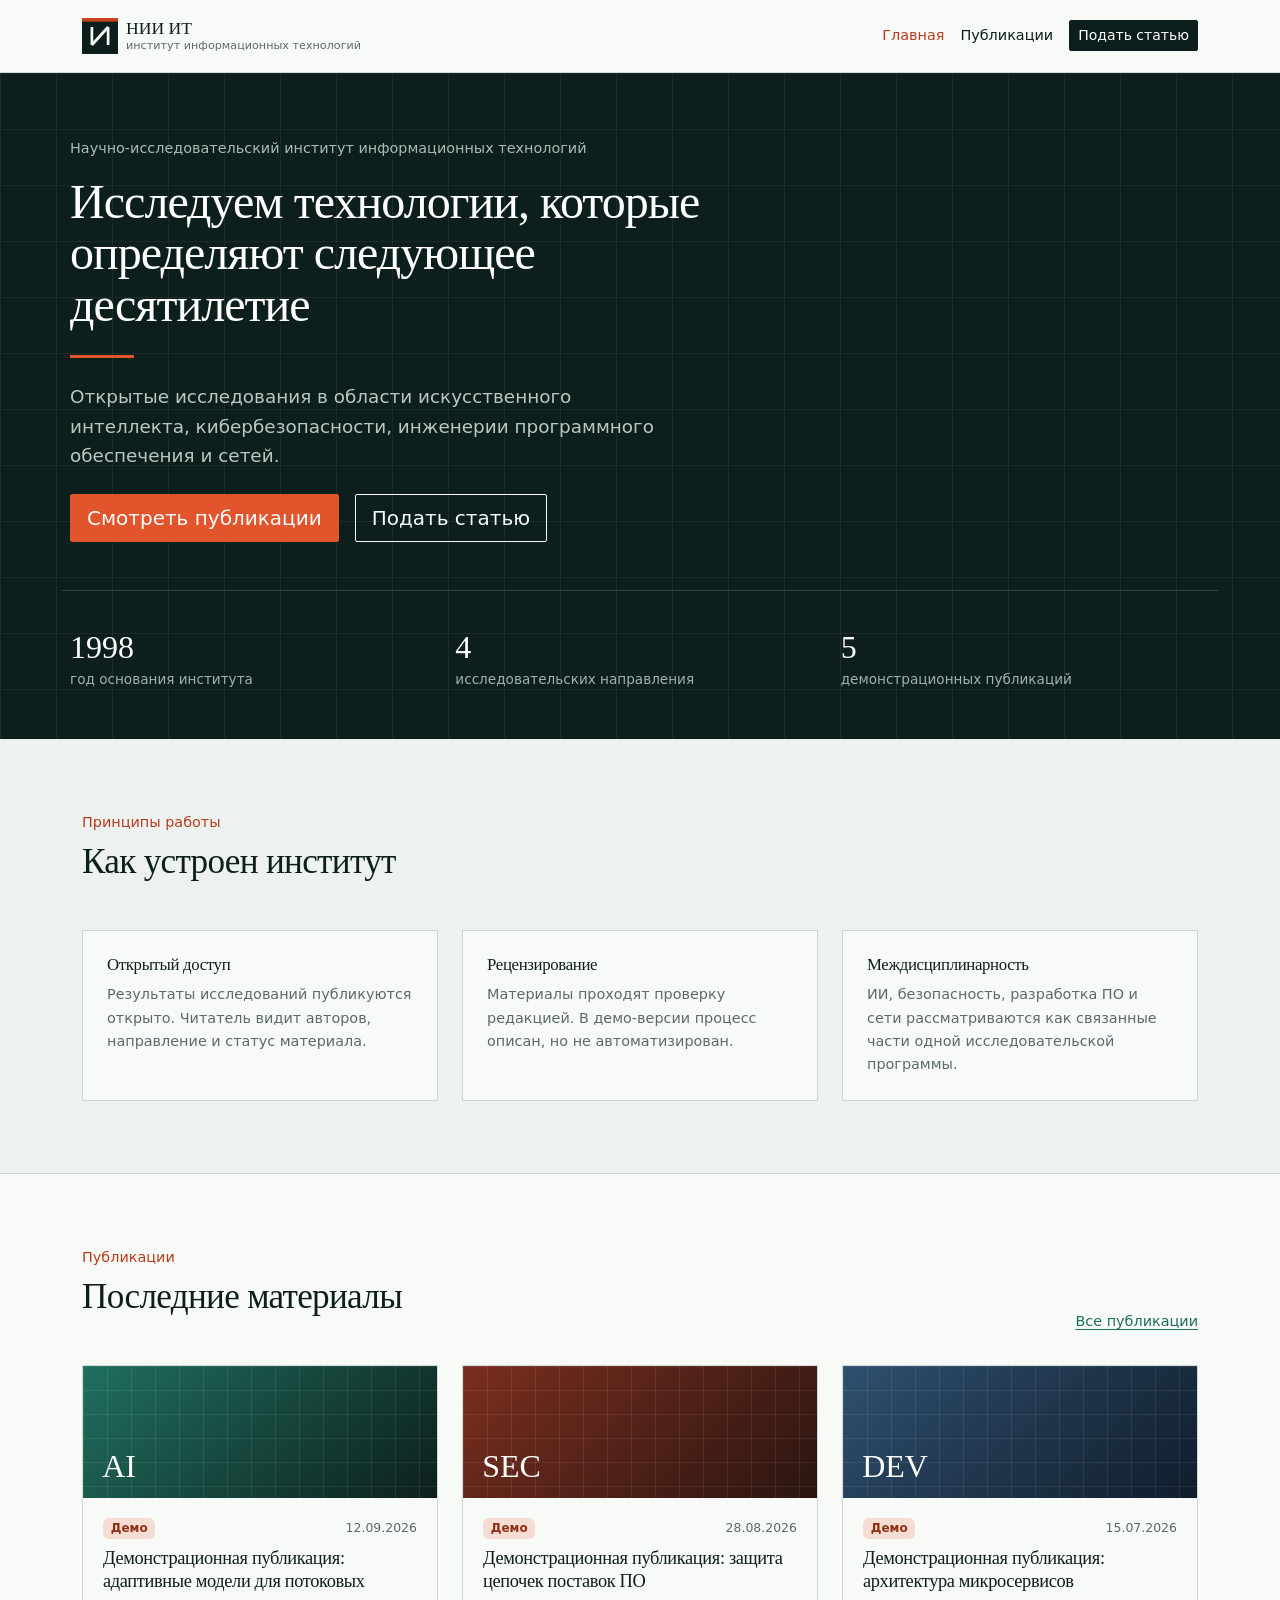
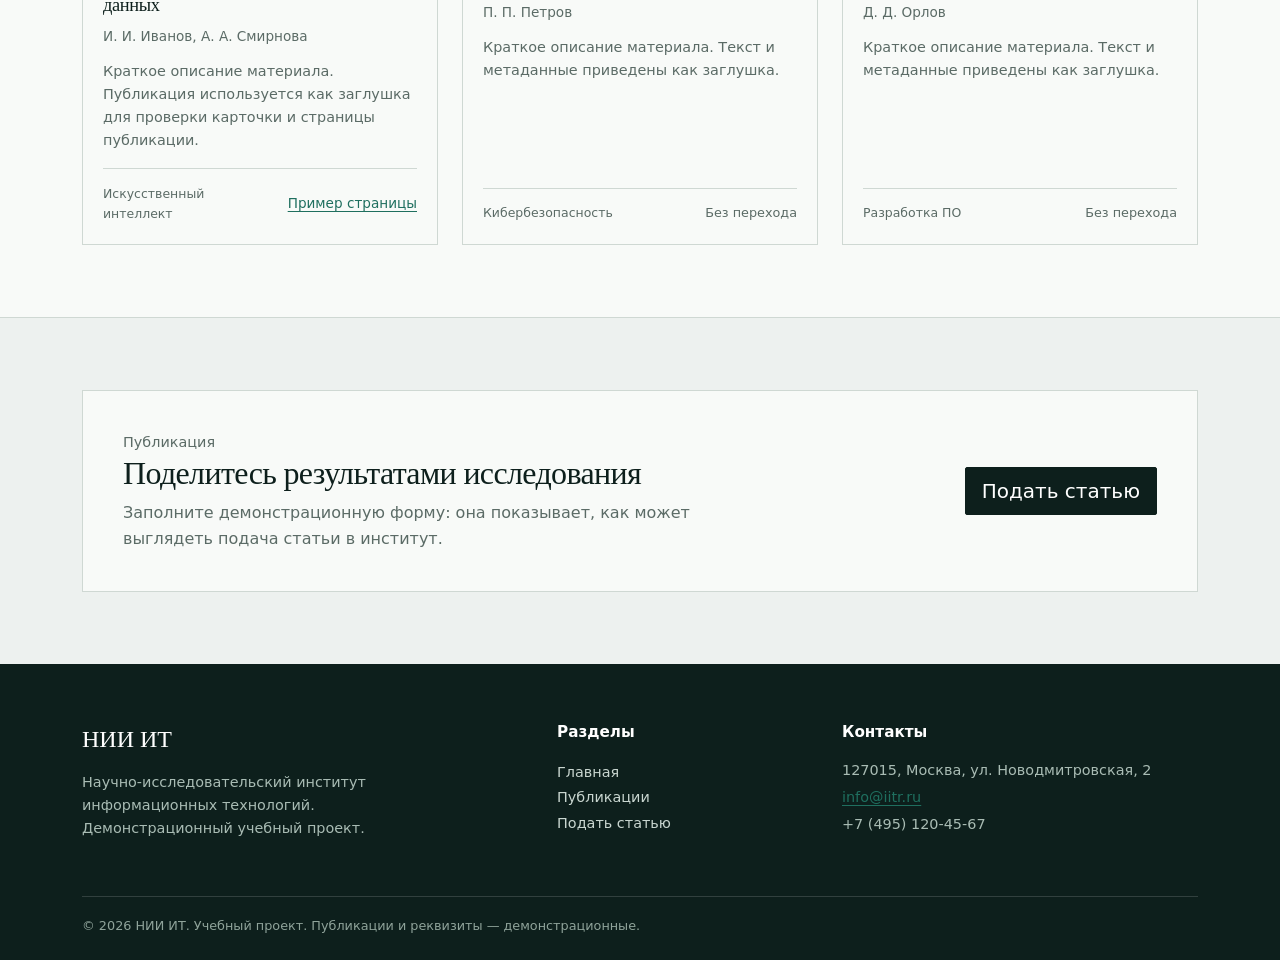
==== index.html @ 56158939 "Парочка исправленийЭ" ====
<!DOCTYPE html>
<html lang="ru">
<head>
  <meta charset="UTF-8">
  <meta name="viewport" content="width=device-width, initial-scale=1.0">
  <meta name="description" content="НИИ информационных технологий: открытые исследования в области ИИ, кибербезопасности, разработки ПО и сетей.">
  <title>НИИ ИТ — исследования в сфере информационных технологий</title>
  <link rel="icon" href="images/logo.svg" type="image/svg+xml">
  <link href="https://cdn.jsdelivr.net/npm/bootstrap@5.3.8/dist/css/bootstrap.min.css" rel="stylesheet">
  <link rel="stylesheet" href="css/custom.css">
</head>
<body>
  <header class="site-header sticky-top">
    <nav class="navbar navbar-expand-lg" aria-label="Основная навигация">
      <div class="container">
        <a class="navbar-brand d-flex align-items-center gap-2" href="index.html">
          <img src="images/logo.svg" alt="" width="36" height="36">
          <span>
            <span class="brand-name d-block">НИИ ИТ</span>
            <span class="brand-sub d-none d-sm-block">институт информационных технологий</span>
          </span>
        </a>
        <button class="navbar-toggler" type="button" data-bs-toggle="collapse" data-bs-target="#mainNav" aria-controls="mainNav" aria-expanded="false" aria-label="Открыть меню">
          <span class="navbar-toggler-icon"></span>
        </button>
        <div class="collapse navbar-collapse" id="mainNav">
          <ul class="navbar-nav ms-auto align-items-lg-center">
            <li class="nav-item"><a class="nav-link active" aria-current="page" href="index.html">Главная</a></li>
            <li class="nav-item"><a class="nav-link" href="catalog.html">Публикации</a></li>
            <li class="nav-item ms-lg-2"><a class="btn btn-primary btn-sm" href="order.html">Подать статью</a></li>
          </ul>
        </div>
      </div>
    </nav>
  </header>

  <main>
    <section class="hero">
      <div class="container-fluid">
        <div class="container hero-inner">
          <div class="row align-items-center g-5">
            <div class="col-12 col-lg-7">
              <p class="hero-kicker">Научно-исследовательский институт информационных технологий</p>
              <h1>Исследуем технологии, которые определяют следующее десятилетие</h1>
              <div class="hero-rule"></div>
              <p class="hero-lead">Открытые исследования в области искусственного интеллекта, кибербезопасности, инженерии программного обеспечения и сетей.</p>
              <div class="d-flex flex-wrap gap-3 mt-4">
                <a class="btn btn-accent btn-lg" href="catalog.html">Смотреть публикации</a>
                <a class="btn btn-outline-light btn-lg" href="order.html">Подать статью</a>
              </div>
            </div>
          </div>
          <div class="hero-stats row g-3">
            <div class="col-6 col-lg-4">
              <div class="stat-number">1998</div>
              <div class="stat-label">год основания института</div>
            </div>
            <div class="col-6 col-lg-4">
              <div class="stat-number">4</div>
              <div class="stat-label">исследовательских направления</div>
            </div>
            <div class="col-6 col-lg-4">
              <div class="stat-number">5</div>
              <div class="stat-label">демонстрационных публикаций</div>
            </div>
          </div>
        </div>
      </div>
    </section>

    <section class="section" aria-labelledby="principles-title">
      <div class="container">
        <div class="section-head">
          <div>
            <p class="section-label">Принципы работы</p>
            <h2 class="section-title" id="principles-title">Как устроен институт</h2>
          </div>
        </div>
        <div class="row g-4">
          <div class="col-12 col-md-4">
            <div class="direction-card">
              <h3>Открытый доступ</h3>
              <p>Результаты исследований публикуются открыто. Читатель видит авторов, направление и статус материала.</p>
            </div>
          </div>
          <div class="col-12 col-md-4">
            <div class="direction-card">
              <h3>Рецензирование</h3>
              <p>Материалы проходят проверку редакцией. В демо-версии процесс описан, но не автоматизирован.</p>
            </div>
          </div>
          <div class="col-12 col-md-4">
            <div class="direction-card">
              <h3>Междисциплинарность</h3>
              <p>ИИ, безопасность, разработка ПО и сети рассматриваются как связанные части одной исследовательской программы.</p>
            </div>
          </div>
        </div>
      </div>
    </section>

    <section class="section section-surface" aria-labelledby="latest-title">
      <div class="container">
        <div class="section-head">
          <div>
            <p class="section-label">Публикации</p>
            <h2 class="section-title" id="latest-title">Последние материалы</h2>
          </div>
          <a class="text-link" href="catalog.html">Все публикации</a>
        </div>
        <div class="row g-4">
          <div class="col-12 col-md-6 col-lg-4">
            <article class="pub-card">
              <div class="pub-cover pub-cover-ai"><span>AI</span></div>
              <div class="pub-body">
                <div class="d-flex justify-content-between align-items-start gap-2 mb-2">
                  <span class="badge badge-demo">Демо</span>
                  <span class="pub-date">12.09.2026</span>
                </div>
                <h3 class="pub-title">Демонстрационная публикация: адаптивные модели для потоковых данных</h3>
                <p class="pub-authors">И. И. Иванов, А. А. Смирнова</p>
                <p class="pub-text">Краткое описание материала. Публикация используется как заглушка для проверки карточки и страницы публикации.</p>
                <div class="pub-footer">
                  <span class="pub-topic">Искусственный интеллект</span>
                  <a class="pub-link" href="product.html">Пример страницы</a>
                </div>
              </div>
            </article>
          </div>
          <div class="col-12 col-md-6 col-lg-4">
            <article class="pub-card">
              <div class="pub-cover pub-cover-sec"><span>SEC</span></div>
              <div class="pub-body">
                <div class="d-flex justify-content-between align-items-start gap-2 mb-2">
                  <span class="badge badge-demo">Демо</span>
                  <span class="pub-date">28.08.2026</span>
                </div>
                <h3 class="pub-title">Демонстрационная публикация: защита цепочек поставок ПО</h3>
                <p class="pub-authors">П. П. Петров</p>
                <p class="pub-text">Краткое описание материала. Текст и метаданные приведены как заглушка.</p>
                <div class="pub-footer">
                  <span class="pub-topic">Кибербезопасность</span>
                  <span class="pub-note">Без перехода</span>
                </div>
              </div>
            </article>
          </div>
          <div class="col-12 col-md-6 col-lg-4">
            <article class="pub-card">
              <div class="pub-cover pub-cover-dev"><span>DEV</span></div>
              <div class="pub-body">
                <div class="d-flex justify-content-between align-items-start gap-2 mb-2">
                  <span class="badge badge-demo">Демо</span>
                  <span class="pub-date">15.07.2026</span>
                </div>
                <h3 class="pub-title">Демонстрационная публикация: архитектура микросервисов</h3>
                <p class="pub-authors">Д. Д. Орлов</p>
                <p class="pub-text">Краткое описание материала. Текст и метаданные приведены как заглушка.</p>
                <div class="pub-footer">
                  <span class="pub-topic">Разработка ПО</span>
                  <span class="pub-note">Без перехода</span>
                </div>
              </div>
            </article>
          </div>
        </div>
      </div>
    </section>

    <section class="section">
      <div class="container">
        <div class="cta-band">
          <div>
            <p class="section-label">Публикация</p>
            <h2>Поделитесь результатами исследования</h2>
            <p>Заполните демонстрационную форму: она показывает, как может выглядеть подача статьи в институт.</p>
          </div>
          <a class="btn btn-primary btn-lg" href="order.html">Подать статью</a>
        </div>
      </div>
    </section>
  </main>

  <footer class="site-footer">
    <div class="container">
      <div class="row g-4">
        <div class="col-12 col-lg-5">
          <div class="footer-brand">НИИ ИТ</div>
          <p class="footer-text">Научно-исследовательский институт информационных технологий. Демонстрационный учебный проект.</p>
        </div>
        <div class="col-6 col-lg-3">
          <div class="footer-title">Разделы</div>
          <ul class="list-unstyled footer-links">
            <li><a href="index.html">Главная</a></li>
            <li><a href="catalog.html">Публикации</a></li>
            <li><a href="order.html">Подать статью</a></li>
          </ul>
        </div>
        <div class="col-6 col-lg-4">
          <div class="footer-title">Контакты</div>
          <p class="footer-text mb-1">127015, Москва, ул. Новодмитровская, 2</p>
          <p class="footer-text mb-1"><a href="mailto:info@iitr.ru">info@iitr.ru</a></p>
          <p class="footer-text mb-0">+7 (495) 120-45-67</p>
        </div>
      </div>
      <div class="footer-bottom">© 2026 НИИ ИТ. Учебный проект. Публикации и реквизиты — демонстрационные.</div>
    </div>
  </footer>

  <script src="https://cdn.jsdelivr.net/npm/bootstrap@5.3.8/dist/js/bootstrap.bundle.min.js"></script>
</body>
</html>
---- css/custom.css ----
:root {
  --paper: #edf1ef;
  --surface: #f8faf8;
  --ink: #0d1f1c;
  --muted: #5b6b66;
  --accent: #e2542c;
  --accent-dark: #b83c1b;
  --teal: #1f6f5f;
  --line: #cfd8d3;
  --serif: Georgia, "Times New Roman", serif;
  --sans: "Segoe UI", system-ui, -apple-system, sans-serif;
}

html {
  scroll-behavior: smooth;
}

body {
  background: var(--paper);
  color: var(--ink);
  font-family: var(--sans);
  line-height: 1.6;
}

h1,
h2,
h3,
.display-title {
  font-family: var(--serif);
  font-weight: 400;
  letter-spacing: -0.02em;
}

a {
  color: var(--teal);
  text-underline-offset: 3px;
}

a:hover {
  color: var(--accent-dark);
}

:focus-visible {
  outline: 3px solid var(--accent);
  outline-offset: 3px;
}

[hidden] {
  display: none !important;
}

.btn {
  border-radius: 2px;
}

.btn-primary {
  --bs-btn-bg: var(--ink);
  --bs-btn-border-color: var(--ink);
  --bs-btn-hover-bg: var(--accent-dark);
  --bs-btn-hover-border-color: var(--accent-dark);
  --bs-btn-active-bg: var(--accent-dark);
  --bs-btn-active-border-color: var(--accent-dark);
  --bs-btn-focus-shadow-rgb: 226, 84, 44;
}

.btn-outline-primary {
  --bs-btn-color: var(--ink);
  --bs-btn-border-color: var(--ink);
  --bs-btn-hover-bg: var(--ink);
  --bs-btn-hover-border-color: var(--ink);
  --bs-btn-active-bg: var(--ink);
  --bs-btn-active-border-color: var(--ink);
  --bs-btn-focus-shadow-rgb: 13, 31, 28;
}

.btn-accent {
  background: var(--accent);
  border: 1px solid var(--accent);
  color: #fff;
}

.btn-accent:hover,
.btn-accent:focus {
  background: var(--accent-dark);
  border-color: var(--accent-dark);
  color: #fff;
}

.site-header {
  background: rgba(248, 250, 248, 0.97);
  border-bottom: 1px solid var(--line);
}

.navbar {
  padding-top: 0.8rem;
  padding-bottom: 0.8rem;
}

.navbar-brand {
  color: var(--ink);
}

.brand-name {
  font-family: var(--serif);
  font-size: 1.1rem;
  line-height: 1.1;
}

.brand-sub {
  color: var(--muted);
  font-size: 0.7rem;
  line-height: 1.2;
}

.navbar .nav-link {
  color: var(--ink);
  font-size: 0.9rem;
  padding: 0.5rem 0.7rem;
}

.navbar .nav-link:hover,
.navbar .nav-link.active {
  color: var(--accent-dark);
}

.navbar-toggler {
  border-color: var(--line);
}

.navbar-toggler:focus {
  box-shadow: none;
}

.hero {
  background: var(--ink);
  color: #f2f6f3;
  overflow: hidden;
  position: relative;
}

.hero::before {
  background-image:
    linear-gradient(rgba(255, 255, 255, 0.055) 1px, transparent 1px),
    linear-gradient(90deg, rgba(255, 255, 255, 0.055) 1px, transparent 1px);
  background-size: 56px 56px;
  content: "";
  inset: 0;
  pointer-events: none;
  position: absolute;
}

.hero-inner {
  padding: 4rem 0 3rem;
  position: relative;
}

.hero-kicker {
  color: #a9bcb4;
  font-size: 0.9rem;
  margin-bottom: 1rem;
}

.hero h1 {
  color: #fff;
  font-size: 3rem;
  line-height: 1.08;
  margin-bottom: 1.5rem;
}

.hero-lead {
  color: #b9c9c1;
  font-size: 1.15rem;
  max-width: 52ch;
}

.hero-rule {
  background: var(--accent);
  height: 3px;
  margin: 1.5rem 0;
  width: 64px;
}

.hero-stats {
  border-top: 1px solid rgba(255, 255, 255, 0.16);
  margin-top: 3rem;
  padding-top: 1.5rem;
}

.stat-number {
  color: #fff;
  font-family: var(--serif);
  font-size: 2rem;
  line-height: 1;
}

.stat-label {
  color: #9fb3ab;
  font-size: 0.85rem;
  margin-top: 0.35rem;
}

.section {
  padding: 4.5rem 0;
}

section[id],
h2[id] {
  scroll-margin-top: 96px;
}

.section-surface {
  background: var(--surface);
  border-bottom: 1px solid var(--line);
  border-top: 1px solid var(--line);
}

.section-label {
  color: var(--accent-dark);
  font-size: 0.9rem;
  margin-bottom: 0.5rem;
}

.section-title {
  font-size: 2.2rem;
  line-height: 1.15;
  margin-bottom: 1rem;
}

.section-head {
  align-items: end;
  display: flex;
  gap: 1.5rem;
  justify-content: space-between;
  margin-bottom: 2rem;
}

.text-link {
  font-size: 0.9rem;
  white-space: nowrap;
}

.direction-card {
  background: var(--surface);
  border: 1px solid var(--line);
  height: 100%;
  padding: 1.5rem;
  transition: border-color 0.15s ease;
}

.direction-card:hover {
  border-color: var(--accent);
}

.direction-code {
  color: var(--teal);
  font-family: var(--serif);
  font-size: 1.7rem;
  line-height: 1;
  margin-bottom: 1rem;
}

.direction-card h3 {
  font-size: 1.05rem;
  margin-bottom: 0.5rem;
}

.direction-card p {
  color: var(--muted);
  font-size: 0.9rem;
  margin-bottom: 0;
}

.pub-card {
  background: var(--surface);
  border: 1px solid var(--line);
  display: flex;
  flex-direction: column;
  height: 100%;
  transition: border-color 0.15s ease;
}

.pub-card:hover {
  border-color: var(--accent);
}

.pub-cover {
  align-items: flex-end;
  display: flex;
  height: 132px;
  overflow: hidden;
  padding: 1rem 1.2rem;
  position: relative;
}

.pub-cover::after {
  background-image:
    linear-gradient(rgba(255, 255, 255, 0.08) 1px, transparent 1px),
    linear-gradient(90deg, rgba(255, 255, 255, 0.08) 1px, transparent 1px);
  background-size: 24px 24px;
  content: "";
  inset: 0;
  position: absolute;
}

.pub-cover span {
  color: #fff;
  font-family: var(--serif);
  font-size: 2rem;
  line-height: 1;
  position: relative;
  z-index: 1;
}

.pub-cover-ai {
  background: linear-gradient(135deg, #1f6f5f, #0d1f1c);
}

.pub-cover-sec {
  background: linear-gradient(135deg, #7a2e1f, #2a1510);
}

.pub-cover-dev {
  background: linear-gradient(135deg, #2f4f6f, #101d2b);
}

.pub-cover-net {
  background: linear-gradient(135deg, #6b5a1f, #241f0d);
}

.pub-body {
  display: flex;
  flex: 1;
  flex-direction: column;
  padding: 1.25rem;
}

.pub-title {
  font-size: 1.15rem;
  line-height: 1.3;
  margin-bottom: 0.5rem;
}

.pub-authors {
  color: var(--muted);
  font-size: 0.85rem;
  margin-bottom: 0.75rem;
}

.pub-text {
  color: var(--muted);
  font-size: 0.9rem;
  margin-bottom: 1rem;
}

.pub-footer {
  align-items: center;
  border-top: 1px solid var(--line);
  display: flex;
  gap: 0.75rem;
  justify-content: space-between;
  margin-top: auto;
  padding-top: 0.9rem;
}

.pub-topic {
  color: var(--muted);
  font-size: 0.78rem;
}

.pub-date {
  color: var(--muted);
  font-size: 0.78rem;
  white-space: nowrap;
}

.pub-link {
  font-size: 0.85rem;
  white-space: nowrap;
}

.pub-note {
  color: var(--muted);
  font-size: 0.8rem;
}

.badge-demo {
  background: #f6ddd4;
  color: #8f2f13;
  font-weight: 600;
}

.badge-topic {
  background: #e3ebe6;
  color: #1f5c57;
  font-weight: 500;
}

.cta-band {
  align-items: center;
  background: var(--surface);
  border: 1px solid var(--line);
  display: flex;
  gap: 2rem;
  justify-content: space-between;
  padding: 2.5rem;
}

.cta-band h2 {
  font-size: 2rem;
  margin-bottom: 0.5rem;
}

.cta-band p {
  color: var(--muted);
  margin-bottom: 0;
  max-width: 60ch;
}

.side-card {
  background: var(--surface);
  border: 1px solid var(--line);
}

.side-card .card-header {
  background: #e3ebe6;
  border-bottom: 1px solid var(--line);
  font-family: var(--serif);
  font-size: 1.1rem;
}

.accordion-item {
  background: var(--surface);
  border-color: var(--line);
}

.accordion-button {
  background: var(--surface);
  color: var(--ink);
  font-weight: 600;
}

.accordion-button:not(.collapsed) {
  background: #e3ebe6;
  box-shadow: none;
  color: var(--ink);
}

.accordion-button:focus {
  border-color: var(--accent);
  box-shadow: none;
}

.modal-content {
  background: var(--surface);
  border: 0;
  border-radius: 2px;
}

.modal-header,
.modal-footer {
  border-color: var(--line);
}

.form-control,
.form-select {
  background: #fff;
  border-color: var(--line);
  border-radius: 2px;
}

.form-control:focus,
.form-select:focus {
  border-color: var(--accent);
  box-shadow: 0 0 0 0.2rem rgba(226, 84, 44, 0.15);
}

.form-label {
  font-size: 0.9rem;
  font-weight: 600;
}

.input-group-text {
  background: #e3ebe6;
  border-color: var(--line);
}

.table {
  --bs-table-border-color: var(--line);
}

.site-footer {
  background: var(--ink);
  color: #b9c9c1;
  padding: 3.5rem 0 1.5rem;
}

.footer-brand {
  color: #fff;
  font-family: var(--serif);
  font-size: 1.5rem;
  margin-bottom: 0.75rem;
}

.footer-text {
  color: #a9bcb4;
  font-size: 0.9rem;
  max-width: 38ch;
}

.footer-title {
  color: #fff;
  font-size: 0.95rem;
  font-weight: 600;
  margin-bottom: 0.9rem;
}

.footer-links a {
  color: #c9d6d0;
  font-size: 0.9rem;
  text-decoration: none;
}

.footer-links a:hover {
  color: #fff;
  text-decoration: underline;
}

.footer-bottom {
  border-top: 1px solid rgba(255, 255, 255, 0.15);
  color: #8fa39a;
  font-size: 0.8rem;
  margin-top: 2.5rem;
  padding-top: 1.2rem;
}

@media (max-width: 991.98px) {
  .hero h1 {
    font-size: 2.7rem;
  }

  .hero-inner {
    padding: 3.5rem 0 2.5rem;
  }

  .section {
    padding: 3.5rem 0;
  }
}

@media (max-width: 575.98px) {
  .section-title {
    font-size: 1.8rem;
  }

  .section-head {
    display: block;
  }

  .cta-band {
    align-items: flex-start;
    flex-direction: column;
    padding: 1.5rem;
  }
}

@media (prefers-reduced-motion: reduce) {
  html {
    scroll-behavior: auto;
  }

  * {
    transition: none !important;
  }
}
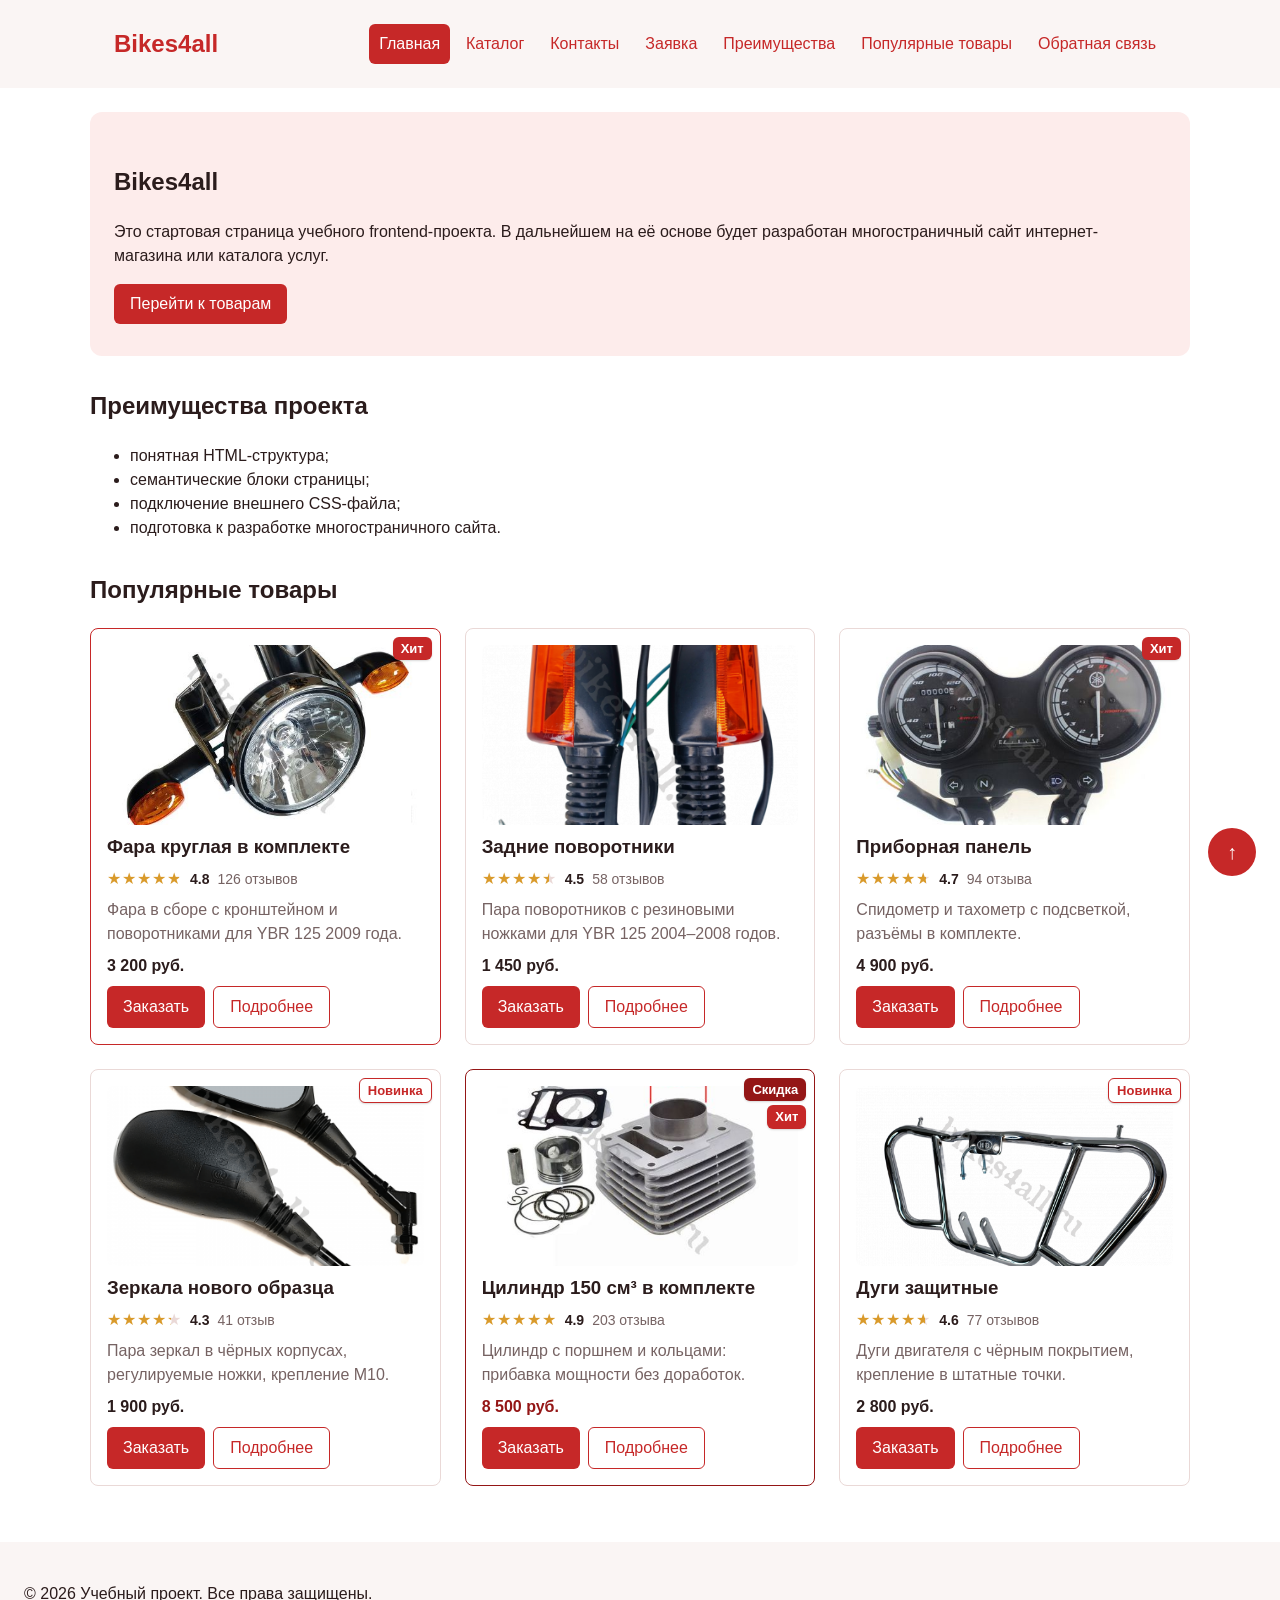
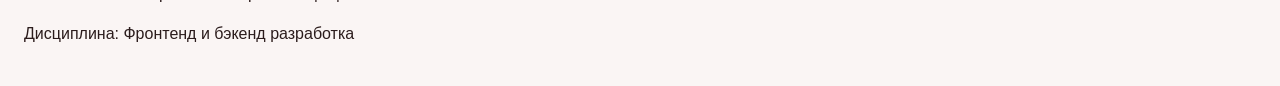
==== commit bf00f1d1: "kr1.2 final version" ====
--- a/index.html
+++ b/index.html
@@ -1,212 +1,315 @@
 <!DOCTYPE html>
 <html lang="ru">
 <head>
-  <meta charset="UTF-8">
-  <meta name="viewport" content="width=device-width, initial-scale=1.0">
-  <meta name="description" content="НИИ информационных технологий: открытые исследования в области ИИ, кибербезопасности, разработки ПО и сетей.">
-  <title>НИИ ИТ — исследования в сфере информационных технологий</title>
-  <link rel="icon" href="images/logo.svg" type="image/svg+xml">
-  <link href="https://cdn.jsdelivr.net/npm/bootstrap@5.3.8/dist/css/bootstrap.min.css" rel="stylesheet">
-  <link rel="stylesheet" href="css/custom.css">
+    <meta charset="UTF-8">
+    <meta name="viewport" content="width=device-width, initial-scale=1.0">
+    <meta name="description" content="Главная страница учебного интернет-магазина.">
+    <title>Bikes4all</title>
+    <link rel="stylesheet" href="css/style.css">
+    <script src="js/main.js" defer></script>
 </head>
 <body>
-  <header class="site-header sticky-top">
-    <nav class="navbar navbar-expand-lg" aria-label="Основная навигация">
-      <div class="container">
-        <a class="navbar-brand d-flex align-items-center gap-2" href="index.html">
-          <img src="images/logo.svg" alt="" width="36" height="36">
-          <span>
-            <span class="brand-name d-block">НИИ ИТ</span>
-            <span class="brand-sub d-none d-sm-block">институт информационных технологий</span>
-          </span>
-        </a>
-        <button class="navbar-toggler" type="button" data-bs-toggle="collapse" data-bs-target="#mainNav" aria-controls="mainNav" aria-expanded="false" aria-label="Открыть меню">
-          <span class="navbar-toggler-icon"></span>
-        </button>
-        <div class="collapse navbar-collapse" id="mainNav">
-          <ul class="navbar-nav ms-auto align-items-lg-center">
-            <li class="nav-item"><a class="nav-link active" aria-current="page" href="index.html">Главная</a></li>
-            <li class="nav-item"><a class="nav-link" href="catalog.html">Публикации</a></li>
-            <li class="nav-item ms-lg-2"><a class="btn btn-primary btn-sm" href="order.html">Подать статью</a></li>
-          </ul>
-        </div>
-      </div>
-    </nav>
-  </header>
-
-  <main>
+
+<header class="site-header">
+    <div class="site-header__inner">
+        <a class="site-header__logo" href="index.html">Bikes4all</a>
+
+        <nav class="site-nav" aria-label="Основная навигация">
+            <ul class="site-nav__list">
+                <li class="site-nav__item">
+                    <a class="site-nav__link site-nav__link--active" href="index.html">Главная</a>
+                </li>
+                <li class="site-nav__item">
+                    <a class="site-nav__link" href="catalog.html">Каталог</a>
+                </li>
+                <li class="site-nav__item">
+                    <a class="site-nav__link" href="contacts.html">Контакты</a>
+                </li>
+                <li class="site-nav__item">
+                    <a class="site-nav__link" href="order.html">Заявка</a>
+                </li>
+                <li class="site-nav__item">
+                    <a class="site-nav__link" href="index.html#advantages">Преимущества</a>
+                </li>
+                <li class="site-nav__item">
+                    <a class="site-nav__link" href="index.html#popular">Популярные товары</a>
+                </li>
+                <li class="site-nav__item">
+                    <a class="site-nav__link" href="contacts.html#feedback">Обратная связь</a>
+                </li>
+            </ul>
+        </nav>
+    </div>
+</header>
+
+<main>
     <section class="hero">
-      <div class="container-fluid">
-        <div class="container hero-inner">
-          <div class="row align-items-center g-5">
-            <div class="col-12 col-lg-7">
-              <p class="hero-kicker">Научно-исследовательский институт информационных технологий</p>
-              <h1>Исследуем технологии, которые определяют следующее десятилетие</h1>
-              <div class="hero-rule"></div>
-              <p class="hero-lead">Открытые исследования в области искусственного интеллекта, кибербезопасности, инженерии программного обеспечения и сетей.</p>
-              <div class="d-flex flex-wrap gap-3 mt-4">
-                <a class="btn btn-accent btn-lg" href="catalog.html">Смотреть публикации</a>
-                <a class="btn btn-outline-light btn-lg" href="order.html">Подать статью</a>
-              </div>
-            </div>
-          </div>
-          <div class="hero-stats row g-3">
-            <div class="col-6 col-lg-4">
-              <div class="stat-number">1998</div>
-              <div class="stat-label">год основания института</div>
-            </div>
-            <div class="col-6 col-lg-4">
-              <div class="stat-number">4</div>
-              <div class="stat-label">исследовательских направления</div>
-            </div>
-            <div class="col-6 col-lg-4">
-              <div class="stat-number">5</div>
-              <div class="stat-label">демонстрационных публикаций</div>
-            </div>
-          </div>
-        </div>
-      </div>
+        <h1>Bikes4all</h1>
+        <p>
+            Это стартовая страница учебного frontend-проекта.
+            В дальнейшем на её основе будет разработан многостраничный сайт
+            интернет-магазина или каталога услуг.
+        </p>
+        <a class="button button--primary" href="#popular">Перейти к товарам</a>
     </section>
 
-    <section class="section" aria-labelledby="principles-title">
-      <div class="container">
-        <div class="section-head">
-          <div>
-            <p class="section-label">Принципы работы</p>
-            <h2 class="section-title" id="principles-title">Как устроен институт</h2>
-          </div>
-        </div>
-        <div class="row g-4">
-          <div class="col-12 col-md-4">
-            <div class="direction-card">
-              <h3>Открытый доступ</h3>
-              <p>Результаты исследований публикуются открыто. Читатель видит авторов, направление и статус материала.</p>
-            </div>
-          </div>
-          <div class="col-12 col-md-4">
-            <div class="direction-card">
-              <h3>Рецензирование</h3>
-              <p>Материалы проходят проверку редакцией. В демо-версии процесс описан, но не автоматизирован.</p>
-            </div>
-          </div>
-          <div class="col-12 col-md-4">
-            <div class="direction-card">
-              <h3>Междисциплинарность</h3>
-              <p>ИИ, безопасность, разработка ПО и сети рассматриваются как связанные части одной исследовательской программы.</p>
-            </div>
-          </div>
-        </div>
-      </div>
+    <section class="section" id="advantages">
+        <h2 class="section__title">Преимущества проекта</h2>
+
+        <ul>
+            <li>понятная HTML-структура;</li>
+            <li>семантические блоки страницы;</li>
+            <li>подключение внешнего CSS-файла;</li>
+            <li>подготовка к разработке многостраничного сайта.</li>
+        </ul>
     </section>
 
-    <section class="section section-surface" aria-labelledby="latest-title">
-      <div class="container">
-        <div class="section-head">
-          <div>
-            <p class="section-label">Публикации</p>
-            <h2 class="section-title" id="latest-title">Последние материалы</h2>
-          </div>
-          <a class="text-link" href="catalog.html">Все публикации</a>
-        </div>
-        <div class="row g-4">
-          <div class="col-12 col-md-6 col-lg-4">
-            <article class="pub-card">
-              <div class="pub-cover pub-cover-ai"><span>AI</span></div>
-              <div class="pub-body">
-                <div class="d-flex justify-content-between align-items-start gap-2 mb-2">
-                  <span class="badge badge-demo">Демо</span>
-                  <span class="pub-date">12.09.2026</span>
-                </div>
-                <h3 class="pub-title">Демонстрационная публикация: адаптивные модели для потоковых данных</h3>
-                <p class="pub-authors">И. И. Иванов, А. А. Смирнова</p>
-                <p class="pub-text">Краткое описание материала. Публикация используется как заглушка для проверки карточки и страницы публикации.</p>
-                <div class="pub-footer">
-                  <span class="pub-topic">Искусственный интеллект</span>
-                  <a class="pub-link" href="product.html">Пример страницы</a>
-                </div>
-              </div>
-            </article>
-          </div>
-          <div class="col-12 col-md-6 col-lg-4">
-            <article class="pub-card">
-              <div class="pub-cover pub-cover-sec"><span>SEC</span></div>
-              <div class="pub-body">
-                <div class="d-flex justify-content-between align-items-start gap-2 mb-2">
-                  <span class="badge badge-demo">Демо</span>
-                  <span class="pub-date">28.08.2026</span>
-                </div>
-                <h3 class="pub-title">Демонстрационная публикация: защита цепочек поставок ПО</h3>
-                <p class="pub-authors">П. П. Петров</p>
-                <p class="pub-text">Краткое описание материала. Текст и метаданные приведены как заглушка.</p>
-                <div class="pub-footer">
-                  <span class="pub-topic">Кибербезопасность</span>
-                  <span class="pub-note">Без перехода</span>
-                </div>
-              </div>
-            </article>
-          </div>
-          <div class="col-12 col-md-6 col-lg-4">
-            <article class="pub-card">
-              <div class="pub-cover pub-cover-dev"><span>DEV</span></div>
-              <div class="pub-body">
-                <div class="d-flex justify-content-between align-items-start gap-2 mb-2">
-                  <span class="badge badge-demo">Демо</span>
-                  <span class="pub-date">15.07.2026</span>
-                </div>
-                <h3 class="pub-title">Демонстрационная публикация: архитектура микросервисов</h3>
-                <p class="pub-authors">Д. Д. Орлов</p>
-                <p class="pub-text">Краткое описание материала. Текст и метаданные приведены как заглушка.</p>
-                <div class="pub-footer">
-                  <span class="pub-topic">Разработка ПО</span>
-                  <span class="pub-note">Без перехода</span>
-                </div>
-              </div>
-            </article>
-          </div>
-        </div>
-      </div>
+    <section class="section" id="popular">
+        <h2 class="section__title">Популярные товары</h2>
+        <div class="products-grid">
+            <article class="product-card product-card--featured">
+                <div class="product-card__badges">
+                    <span class="product-card__badge product-card__badge--hit">Хит</span>
+                </div>
+                <img class="product-card__photo" src="images/fara-kruglaya-komplekt-yamaha-ybr125-2009.jpg"
+                     alt="Фара круглая в комплекте для Yamaha YBR 125">
+                <h3 class="product-card__title">Фара круглая в комплекте</h3>
+                <p class="product-card__rating" aria-label="Рейтинг 4.8 из 5, 126 отзывов">
+                    <span class="product-card__stars" style="--rating: 4.8" aria-hidden="true">★★★★★</span>
+                    <span class="product-card__rating-value">4.8</span>
+                    <span class="product-card__reviews">126 отзывов</span>
+                </p>
+                <p class="product-card__description">Фара в сборе с кронштейном и поворотниками для YBR 125 2009 года.</p>
+                <p class="product-card__price">3 200 руб.</p>
+                <div class="product-card__actions">
+                    <button class="button button--primary product-card__button" type="button" data-product="Фара круглая в комплекте">
+                        Заказать
+                    </button>
+                    <a class="button button--secondary" href="product.html">Подробнее</a>
+                </div>
+            </article>
+
+            <article class="product-card">
+                <img class="product-card__photo" src="images/povorotniki-zadnie-yamaha-ybr-125-2004-2008.png"
+                     alt="Задние поворотники для Yamaha YBR 125">
+                <h3 class="product-card__title">Задние поворотники</h3>
+                <p class="product-card__rating" aria-label="Рейтинг 4.5 из 5, 58 отзывов">
+                    <span class="product-card__stars" style="--rating: 4.5" aria-hidden="true">★★★★★</span>
+                    <span class="product-card__rating-value">4.5</span>
+                    <span class="product-card__reviews">58 отзывов</span>
+                </p>
+                <p class="product-card__description">Пара поворотников с резиновыми ножками для YBR 125 2004–2008 годов.</p>
+                <p class="product-card__price">1 450 руб.</p>
+                <div class="product-card__actions">
+                    <button class="button button--primary product-card__button" type="button" data-product="Задние поворотники">
+                        Заказать
+                    </button>
+                    <a class="button button--secondary" href="product.html">Подробнее</a>
+                </div>
+            </article>
+
+            <article class="product-card">
+                <div class="product-card__badges">
+                    <span class="product-card__badge product-card__badge--hit">Хит</span>
+                </div>
+                <img class="product-card__photo" src="images/pribornaya-panel-ybr-125.jpg"
+                     alt="Приборная панель для Yamaha YBR 125">
+                <h3 class="product-card__title">Приборная панель</h3>
+                <p class="product-card__rating" aria-label="Рейтинг 4.7 из 5, 94 отзыва">
+                    <span class="product-card__stars" style="--rating: 4.7" aria-hidden="true">★★★★★</span>
+                    <span class="product-card__rating-value">4.7</span>
+                    <span class="product-card__reviews">94 отзыва</span>
+                </p>
+                <p class="product-card__description">Спидометр и тахометр с подсветкой, разъёмы в комплекте.</p>
+                <p class="product-card__price">4 900 руб.</p>
+                <div class="product-card__actions">
+                    <button class="button button--primary product-card__button" type="button" data-product="Приборная панель">
+                        Заказать
+                    </button>
+                    <a class="button button--secondary" href="product.html">Подробнее</a>
+                </div>
+            </article>
+
+            <article class="product-card">
+                <div class="product-card__badges">
+                    <span class="product-card__badge product-card__badge--new">Новинка</span>
+                </div>
+                <img class="product-card__photo" src="images/zerkala-yamaha-ybr-125-novogo-obrazca.png"
+                     alt="Зеркала нового образца для Yamaha YBR 125">
+                <h3 class="product-card__title">Зеркала нового образца</h3>
+                <p class="product-card__rating" aria-label="Рейтинг 4.3 из 5, 41 отзыв">
+                    <span class="product-card__stars" style="--rating: 4.3" aria-hidden="true">★★★★★</span>
+                    <span class="product-card__rating-value">4.3</span>
+                    <span class="product-card__reviews">41 отзыв</span>
+                </p>
+                <p class="product-card__description">Пара зеркал в чёрных корпусах, регулируемые ножки, крепление M10.</p>
+                <p class="product-card__price">1 900 руб.</p>
+                <div class="product-card__actions">
+                    <button class="button button--primary product-card__button" type="button" data-product="Зеркала нового образца">
+                        Заказать
+                    </button>
+                    <a class="button button--secondary" href="product.html">Подробнее</a>
+                </div>
+            </article>
+
+            <article class="product-card product-card--discount">
+                <div class="product-card__badges">
+                    <span class="product-card__badge">Скидка</span>
+                    <span class="product-card__badge product-card__badge--hit">Хит</span>
+                </div>
+                <img class="product-card__photo" src="images/cilindr-150cc-yamaha-ybr125-komplekt.jpg"
+                     alt="Цилиндр 150 см³ в комплекте для Yamaha YBR 125">
+                <h3 class="product-card__title">Цилиндр 150 см³ в комплекте</h3>
+                <p class="product-card__rating" aria-label="Рейтинг 4.9 из 5, 203 отзыва">
+                    <span class="product-card__stars" style="--rating: 4.9" aria-hidden="true">★★★★★</span>
+                    <span class="product-card__rating-value">4.9</span>
+                    <span class="product-card__reviews">203 отзыва</span>
+                </p>
+                <p class="product-card__description">Цилиндр с поршнем и кольцами: прибавка мощности без доработок.</p>
+                <p class="product-card__price">8 500 руб.</p>
+                <div class="product-card__actions">
+                    <button class="button button--primary product-card__button" type="button" data-product="Цилиндр 150 см³ в комплекте">
+                        Заказать
+                    </button>
+                    <a class="button button--secondary" href="product.html">Подробнее</a>
+                </div>
+            </article>
+
+            <article class="product-card">
+                <div class="product-card__badges">
+                    <span class="product-card__badge product-card__badge--new">Новинка</span>
+                </div>
+                <img class="product-card__photo" src="images/dugi-zashhitnye-yamaha-ybr-125-vid-3.png"
+                     alt="Защитные дуги для Yamaha YBR 125">
+                <h3 class="product-card__title">Дуги защитные</h3>
+                <p class="product-card__rating" aria-label="Рейтинг 4.6 из 5, 77 отзывов">
+                    <span class="product-card__stars" style="--rating: 4.6" aria-hidden="true">★★★★★</span>
+                    <span class="product-card__rating-value">4.6</span>
+                    <span class="product-card__reviews">77 отзывов</span>
+                </p>
+                <p class="product-card__description">Дуги двигателя с чёрным покрытием, крепление в штатные точки.</p>
+                <p class="product-card__price">2 800 руб.</p>
+                <div class="product-card__actions">
+                    <button class="button button--primary product-card__button" type="button" data-product="Дуги защитные">
+                        Заказать
+                    </button>
+                    <a class="button button--secondary" href="product.html">Подробнее</a>
+                </div>
+            </article>
+        </div>
     </section>
 
-    <section class="section">
-      <div class="container">
-        <div class="cta-band">
-          <div>
-            <p class="section-label">Публикация</p>
-            <h2>Поделитесь результатами исследования</h2>
-            <p>Заполните демонстрационную форму: она показывает, как может выглядеть подача статьи в институт.</p>
-          </div>
-          <a class="btn btn-primary btn-lg" href="order.html">Подать статью</a>
-        </div>
-      </div>
-    </section>
-  </main>
-
-  <footer class="site-footer">
-    <div class="container">
-      <div class="row g-4">
-        <div class="col-12 col-lg-5">
-          <div class="footer-brand">НИИ ИТ</div>
-          <p class="footer-text">Научно-исследовательский институт информационных технологий. Демонстрационный учебный проект.</p>
-        </div>
-        <div class="col-6 col-lg-3">
-          <div class="footer-title">Разделы</div>
-          <ul class="list-unstyled footer-links">
-            <li><a href="index.html">Главная</a></li>
-            <li><a href="catalog.html">Публикации</a></li>
-            <li><a href="order.html">Подать статью</a></li>
-          </ul>
-        </div>
-        <div class="col-6 col-lg-4">
-          <div class="footer-title">Контакты</div>
-          <p class="footer-text mb-1">127015, Москва, ул. Новодмитровская, 2</p>
-          <p class="footer-text mb-1"><a href="mailto:info@iitr.ru">info@iitr.ru</a></p>
-          <p class="footer-text mb-0">+7 (495) 120-45-67</p>
-        </div>
-      </div>
-      <div class="footer-bottom">© 2026 НИИ ИТ. Учебный проект. Публикации и реквизиты — демонстрационные.</div>
-    </div>
-  </footer>
-
-  <script src="https://cdn.jsdelivr.net/npm/bootstrap@5.3.8/dist/js/bootstrap.bundle.min.js"></script>
+</main>
+
+<footer class="site-footer" id="contacts">
+    <p>&copy; 2026 Учебный проект. Все права защищены.</p>
+    <p>Дисциплина: Фронтенд и бэкенд разработка</p>
+</footer>
+
+<dialog class="order-dialog" id="order-dialog" aria-labelledby="order-dialog-title">
+    <h2 class="order-dialog__title" id="order-dialog-title">Оформление заявки</h2>
+
+    <form class="order-form" id="order-form" action="#" method="post" novalidate>
+        <input id="selected-product" name="selected-product" type="hidden">
+
+        <div class="order-form__field">
+            <label class="order-form__label" for="order-name">Имя</label>
+            <input
+                    class="order-form__input"
+                    id="order-name"
+                    name="name"
+                    type="text"
+                    placeholder="Введите ваше имя"
+                    minlength="2"
+                    autocomplete="given-name"
+                    required
+            >
+        </div>
+
+        <div class="order-form__field">
+            <label class="order-form__label" for="order-email">E-mail</label>
+            <input
+                    class="order-form__input"
+                    id="order-email"
+                    name="email"
+                    type="email"
+                    placeholder="example@mail.ru"
+                    autocomplete="email"
+                    required
+            >
+        </div>
+
+        <div class="order-form__field">
+            <label class="order-form__label" for="order-phone">Телефон</label>
+            <input
+                    class="order-form__input"
+                    id="order-phone"
+                    name="phone"
+                    type="tel"
+                    inputmode="tel"
+                    placeholder="+7 (900) 000-00-00"
+                    pattern="^\+7 \(\d{3}\) \d{3}-\d{2}-\d{2}$"
+                    required
+            >
+            <small class="order-form__hint">Формат: +7 (900) 000-00-00</small>
+        </div>
+
+        <div class="order-form__field">
+            <label class="order-form__label" for="order-date">Дата связи</label>
+            <input
+                    class="order-form__input"
+                    id="order-date"
+                    name="date"
+                    type="date"
+            >
+        </div>
+
+        <div class="order-form__field">
+            <label class="order-form__label" for="order-topic">Тема заявки</label>
+            <select class="order-form__select" id="order-topic" name="topic" required>
+                <option value="">Выберите тему</option>
+                <option value="product">Заказ товара</option>
+                <option value="consultation">Консультация</option>
+                <option value="delivery">Доставка</option>
+            </select>
+        </div>
+
+        <div class="order-form__field">
+            <label class="order-form__label" for="order-comment">Комментарий</label>
+            <textarea
+                    class="order-form__textarea"
+                    id="order-comment"
+                    name="comment"
+                    rows="4"
+                    placeholder="Укажите дополнительную информацию"
+            ></textarea>
+        </div>
+
+        <div class="order-form__field">
+            <label class="order-form__label">
+                <input
+                        class="order-form__checkbox"
+                        id="order-agreement"
+                        name="agreement"
+                        type="checkbox"
+                        required
+                >
+                Я согласен на обработку данных
+            </label>
+        </div>
+
+        <div class="order-form__actions">
+            <button class="button button--secondary" type="button" id="close-order-dialog">Закрыть</button>
+            <button class="button button--primary" type="submit">Отправить заявку</button>
+        </div>
+    </form>
+</dialog>
+
+<p class="success-message" id="success-message" hidden>
+    Форма успешно отправлена!
+</p>
+
+<a class="scroll-top" href="#" aria-label="Наверх страницы">↑</a>
+
 </body>
 </html>
--- a/css/style.css
+++ b/css/style.css
@@ -0,0 +1,691 @@
+/* ===============================
+   1. Переменные проекта
+   =============================== */
+:root {
+    /* Основные цвета проекта */
+    --color-bg: #ffffff;
+    --color-text: #2b1c1c;
+    --color-muted: #766363;
+    --color-primary: #c62828;
+    --color-primary-dark: #8a1414;
+    --color-border: #ead9d7;
+    --color-surface: #faf5f4;
+    --color-surface-accent: #fdeceb;
+    --color-danger: #941616;
+    --color-success: #168a2f;
+    --color-success-bg: #eefaf0;
+    --color-white: #ffffff;
+
+    /* Отступы */
+    --space-xs: 4px;
+    --space-sm: 8px;
+    --space-md: 16px;
+    --space-lg: 24px;
+    --space-xl: 32px;
+
+    /* Скругления */
+    --radius-sm: 6px;
+    --radius-md: 8px;
+    --radius-lg: 12px;
+
+    /* Размеры */
+    --container-width: 1100px;
+}
+
+/* ===============================
+   2. Базовые стили
+   =============================== */
+* {
+    box-sizing: border-box;
+}
+
+html {
+    scroll-behavior: smooth;
+    scroll-padding-top: 100px;
+}
+
+body {
+    display: flex;
+    flex-direction: column;
+    min-height: 100vh;
+    margin: 0;
+    font-family: Arial, sans-serif;
+    line-height: 1.5;
+    color: var(--color-text);
+    background-color: var(--color-bg);
+}
+
+main {
+    flex: 1 0 auto;
+    padding: var(--space-lg);
+}
+
+a {
+    color: var(--color-primary);
+}
+
+a:hover {
+    color: var(--color-primary-dark);
+}
+
+a:focus-visible {
+    outline: 2px solid var(--color-primary);
+    outline-offset: 3px;
+}
+
+/* ===============================
+   3. Общий БЭМ-блок «Кнопка»
+   =============================== */
+.button {
+    display: inline-block;
+    padding: var(--space-sm) var(--space-md);
+    border: none;
+    border-radius: var(--radius-sm);
+    font: inherit;
+    text-decoration: none;
+    cursor: pointer;
+}
+
+.button--primary {
+    color: var(--color-white);
+    background-color: var(--color-primary);
+}
+
+.button--primary:hover {
+    background-color: var(--color-primary-dark);
+}
+
+.button--secondary {
+    color: var(--color-primary);
+    background-color: transparent;
+    border: 1px solid var(--color-primary);
+}
+
+.button--secondary:hover {
+    color: var(--color-white);
+    background-color: var(--color-primary);
+}
+
+.button:focus-visible {
+    outline: 2px solid var(--color-primary);
+    outline-offset: 3px;
+}
+
+.button:disabled,
+.button--disabled {
+    opacity: 0.6;
+    cursor: not-allowed;
+}
+
+/* ===============================
+   4. БЭМ-блок «Шапка сайта»
+   =============================== */
+.site-header {
+    position: sticky;
+    top: 0;
+    z-index: 20;
+    background-color: var(--color-surface);
+}
+
+.site-header__inner {
+    display: flex;
+    align-items: center;
+    justify-content: space-between;
+    gap: var(--space-lg);
+    max-width: var(--container-width);
+    margin: 0 auto;
+    padding: var(--space-lg);
+}
+
+.site-header__logo {
+    font-weight: bold;
+    font-size: 24px;
+    text-decoration: none;
+    color: var(--color-primary);
+}
+
+.site-header__logo:hover {
+    color: var(--color-primary-dark);
+}
+
+/* ===============================
+   5. БЭМ-блок «Навигация»
+   =============================== */
+.site-nav__list {
+    display: flex;
+    flex-wrap: wrap;
+    justify-content: flex-end;
+    align-items: center;
+    gap: 6px;
+    list-style: none;
+    padding: 0;
+    margin: 0;
+}
+
+.site-nav__link {
+    display: inline-block;
+    padding: var(--space-sm) 10px;
+    color: var(--color-primary);
+    text-decoration: none;
+    border-radius: var(--radius-sm);
+    white-space: nowrap;
+}
+
+.site-nav__link:hover {
+    color: var(--color-white);
+    background-color: var(--color-primary);
+}
+
+.site-nav__link:focus-visible {
+    outline: 2px solid var(--color-primary);
+    outline-offset: 3px;
+}
+
+.site-nav__link--active {
+    color: var(--color-white);
+    background-color: var(--color-primary);
+}
+
+/* ===============================
+   6. БЭМ-блоки «Первый экран» и «Раздел»
+   =============================== */
+.hero {
+    max-width: var(--container-width);
+    margin: 0 auto var(--space-xl);
+    padding: var(--space-xl) var(--space-lg);
+    background-color: var(--color-surface-accent);
+    border-radius: var(--radius-lg);
+}
+
+.section {
+    max-width: var(--container-width);
+    margin: 0 auto var(--space-xl);
+}
+
+.section__title {
+    margin-top: 0;
+}
+
+/* ===============================
+   7. БЭМ-блок «Сетка товаров»
+   =============================== */
+.products-grid {
+    display: grid;
+    grid-template-columns: repeat(3, minmax(0, 1fr));
+    gap: var(--space-lg);
+}
+
+/* ===============================
+   8. БЭМ-блок «Карточка товара»
+   =============================== */
+.product-card {
+    position: relative;
+    display: flex;
+    flex-direction: column;
+    gap: var(--space-sm);
+    padding: var(--space-md);
+    border: 1px solid var(--color-border);
+    border-radius: var(--radius-md);
+    background-color: var(--color-bg);
+}
+
+.product-card:hover {
+    border-color: var(--color-primary);
+}
+
+.product-card--featured {
+    border-color: var(--color-primary);
+}
+
+.product-card--discount {
+    border-color: var(--color-danger);
+}
+
+.product-card__title {
+    margin: 0;
+    color: var(--color-text);
+}
+
+.product-card__rating {
+    display: flex;
+    flex-wrap: wrap;
+    align-items: center;
+    gap: var(--space-xs) var(--space-sm);
+    margin: 0;
+    font-size: 14px;
+}
+
+.product-card__stars {
+    font-size: 16px;
+    line-height: 1;
+    letter-spacing: 1px;
+    background-image: linear-gradient(
+        90deg,
+        #d99a2b 0,
+        #d99a2b calc(var(--rating, 5) / 5 * 100%),
+        var(--color-border) calc(var(--rating, 5) / 5 * 100%),
+        var(--color-border) 100%
+    );
+    -webkit-background-clip: text;
+    background-clip: text;
+    color: transparent;
+}
+
+.product-card__rating-value {
+    font-weight: 700;
+    color: var(--color-text);
+}
+
+.product-card__reviews {
+    color: var(--color-muted);
+}
+
+.product-card__rating--large {
+    font-size: 16px;
+}
+
+.product-card__rating--large .product-card__stars {
+    font-size: 20px;
+}
+
+.product-card__badges {
+    position: absolute;
+    top: var(--space-sm);
+    right: var(--space-sm);
+    z-index: 1;
+    display: flex;
+    flex-direction: column;
+    align-items: flex-end;
+    gap: 4px;
+}
+
+.product-card__badge {
+    padding: 4px 8px;
+    border-radius: var(--radius-sm);
+    font-size: 13px;
+    font-weight: 700;
+    line-height: 1.2;
+    color: var(--color-white);
+    background-color: var(--color-danger);
+    box-shadow: 0 1px 2px rgba(0, 0, 0, 0.15);
+}
+
+.product-card__badge--hit {
+    background-color: var(--color-primary);
+}
+
+.product-card__badge--new {
+    color: var(--color-primary);
+    background-color: var(--color-white);
+    border: 1px solid var(--color-primary);
+}
+
+.product-card__image {
+    padding: var(--space-xl);
+    border: 1px dashed var(--color-border);
+    border-radius: var(--radius-md);
+    color: var(--color-muted);
+    background-color: var(--color-surface);
+    text-align: center;
+}
+
+.product-card__photo {
+    display: block;
+    width: 100%;
+    height: 180px;
+    object-fit: cover;
+    border-radius: var(--radius-md);
+    background-color: var(--color-surface);
+}
+
+.product-card__photo--large {
+    height: auto;
+    aspect-ratio: 16 / 9;
+    object-fit: contain;
+    padding: var(--space-md);
+}
+
+.product-card__actions {
+    display: flex;
+    flex-wrap: wrap;
+    gap: var(--space-sm);
+    margin-top: auto;
+}
+
+.product-card__actions .product-card__button {
+    margin-top: 0;
+    align-self: auto;
+}
+
+.product-card__description {
+    margin: 0;
+    color: var(--color-muted);
+}
+
+.product-card__price {
+    margin: 0;
+    font-weight: 700;
+}
+
+.product-card--discount .product-card__price {
+    color: var(--color-danger);
+}
+
+.product-card__button {
+    margin-top: auto;
+    align-self: flex-start;
+}
+
+/* ===============================
+   9. Блок «Информация для студентов»
+   =============================== */
+.aside-info {
+    max-width: var(--container-width);
+    margin: 0 auto var(--space-xl);
+    padding: var(--space-md);
+    border-left: 4px solid var(--color-primary);
+    background-color: var(--color-surface);
+}
+
+/* ===============================
+   10. БЭМ-блок «Хлебные крошки»
+   =============================== */
+.breadcrumbs {
+    max-width: var(--container-width);
+    margin: 0 auto var(--space-md);
+    font-size: 14px;
+    color: var(--color-muted);
+}
+
+.breadcrumbs__link {
+    color: var(--color-primary);
+}
+
+.breadcrumbs__current::before,
+.breadcrumbs__link:not(:first-child)::before {
+    content: " / ";
+    color: var(--color-muted);
+}
+
+:target {
+    outline: 2px dashed var(--color-primary);
+    outline-offset: 4px;
+}
+
+/* ===============================
+   11. БЭМ-блок «Раскладка каталога»
+   =============================== */
+.catalog-layout {
+    max-width: var(--container-width);
+    margin: 0 auto var(--space-xl);
+    display: grid;
+    grid-template-columns: 260px 1fr;
+    grid-template-areas: "filters products";
+    gap: var(--space-lg);
+}
+
+.catalog-filters {
+    position: sticky;
+    top: var(--space-md);
+    z-index: 1;
+    grid-area: filters;
+    align-self: start;
+    padding: var(--space-md);
+    border: 1px solid var(--color-border);
+    border-radius: var(--radius-md);
+    background-color: var(--color-surface);
+}
+
+.catalog-products {
+    grid-area: products;
+}
+
+/* ===============================
+   12. БЭМ-блок «Форма фильтров»
+   =============================== */
+.filters-form {
+    display: grid;
+    gap: var(--space-md);
+}
+
+.filters-form__group {
+    margin: 0;
+    padding: var(--space-md);
+    border: 1px solid var(--color-border);
+    border-radius: var(--radius-sm);
+}
+
+.filters-form__legend {
+    font-weight: 700;
+}
+
+.filters-form__label {
+    display: block;
+    margin-bottom: var(--space-sm);
+}
+
+.filters-form__input {
+    width: 100%;
+    padding: 8px 10px;
+    border: 1px solid var(--color-border);
+    border-radius: var(--radius-sm);
+    font: inherit;
+}
+
+.filters-form__checkbox {
+    width: auto;
+}
+
+/* ===============================
+   13. БЭМ-блок «Модальное окно заявки»
+   =============================== */
+.order-dialog {
+    width: min(100% - 32px, 560px);
+    padding: var(--space-lg);
+    border: none;
+    border-radius: var(--radius-lg);
+}
+
+.order-dialog::backdrop {
+    background-color: rgba(0, 0, 0, 0.5);
+}
+
+.order-dialog__title {
+    margin-top: 0;
+}
+
+/* ===============================
+   14. БЭМ-блок «Форма заявки»
+   =============================== */
+.order-form__field {
+    margin-bottom: var(--space-md);
+}
+
+.order-form__label {
+    display: block;
+    margin-bottom: var(--space-xs);
+}
+
+.order-form__input,
+.order-form__select,
+.order-form__textarea {
+    width: 100%;
+    padding: 10px 12px;
+    border: 1px solid var(--color-border);
+    border-radius: var(--radius-sm);
+    font: inherit;
+}
+
+.order-form__checkbox {
+    width: auto;
+}
+
+.order-form__hint {
+    display: block;
+    margin-top: var(--space-xs);
+    color: var(--color-muted);
+}
+
+.order-form__input:hover,
+.order-form__select:hover,
+.order-form__textarea:hover {
+    border-color: var(--color-primary);
+}
+
+.order-form__input:focus-visible,
+.order-form__select:focus-visible,
+.order-form__textarea:focus-visible {
+    outline: 2px solid var(--color-primary);
+    outline-offset: 3px;
+}
+
+[aria-invalid="true"] {
+    border-color: var(--color-danger);
+}
+
+.order-form__actions {
+    display: flex;
+    gap: var(--space-md);
+    margin-top: var(--space-lg);
+}
+
+/* ===============================
+   15. Сообщение об успешной отправке
+   =============================== */
+.success-message {
+    max-width: var(--container-width);
+    margin: var(--space-lg) auto;
+    padding: var(--space-md);
+    border-left: 4px solid var(--color-success);
+    background-color: var(--color-success-bg);
+}
+
+/* ===============================
+   16. БЭМ-блок «Подвал сайта»
+   =============================== */
+.site-footer {
+    padding: var(--space-lg);
+    background-color: var(--color-surface);
+}
+
+/* ===============================
+   17. БЭМ-блок «Таблица характеристик»
+   =============================== */
+.product-table {
+    width: 100%;
+    border-collapse: collapse;
+    background-color: var(--color-bg);
+}
+
+.product-table caption {
+    padding-bottom: var(--space-sm);
+    font-weight: 700;
+    text-align: left;
+}
+
+.product-table th,
+.product-table td {
+    padding: var(--space-sm) var(--space-md);
+    border: 1px solid var(--color-border);
+    text-align: left;
+}
+
+.product-table thead th {
+    background-color: var(--color-surface);
+}
+
+/* ===============================
+   18. БЭМ-блок «Кнопка наверх»
+   =============================== */
+.scroll-top {
+    position: fixed;
+    right: var(--space-lg);
+    bottom: var(--space-lg);
+    z-index: 10;
+    display: flex;
+    justify-content: center;
+    align-items: center;
+    width: 48px;
+    height: 48px;
+    color: var(--color-white);
+    background-color: var(--color-primary);
+    border-radius: 50%;
+    font-size: 20px;
+    text-decoration: none;
+}
+
+.scroll-top:hover {
+    color: var(--color-white);
+    background-color: var(--color-primary-dark);
+}
+
+.scroll-top:focus-visible {
+    outline: 2px solid var(--color-primary-dark);
+    outline-offset: 3px;
+}
+
+/* ===============================
+   19. БЭМ-блок «Отзывы»
+   =============================== */
+.reviews {
+    display: grid;
+    gap: var(--space-md);
+}
+
+.review {
+    padding: var(--space-md);
+    border: 1px solid var(--color-border);
+    border-radius: var(--radius-md);
+    background-color: var(--color-bg);
+}
+
+.review__header {
+    display: flex;
+    flex-wrap: wrap;
+    justify-content: space-between;
+    align-items: center;
+    gap: var(--space-sm);
+    margin: 0 0 var(--space-xs);
+    font-weight: 700;
+}
+
+.review__text {
+    margin: 0;
+    color: var(--color-muted);
+}
+
+/* ===============================
+   20. Адаптивность
+   =============================== */
+@media (max-width: 980px) {
+    .catalog-layout {
+        grid-template-columns: minmax(0, 1fr);
+        grid-template-areas:
+            "filters"
+            "products";
+    }
+
+    .catalog-filters {
+        position: static;
+    }
+}
+
+@media (max-width: 760px) {
+    .products-grid {
+        grid-template-columns: repeat(2, minmax(0, 1fr));
+    }
+}
+
+@media (max-width: 520px) {
+    main {
+        padding: var(--space-md);
+    }
+
+    .hero {
+        padding: var(--space-lg);
+    }
+
+    .products-grid {
+        grid-template-columns: minmax(0, 1fr);
+    }
+}
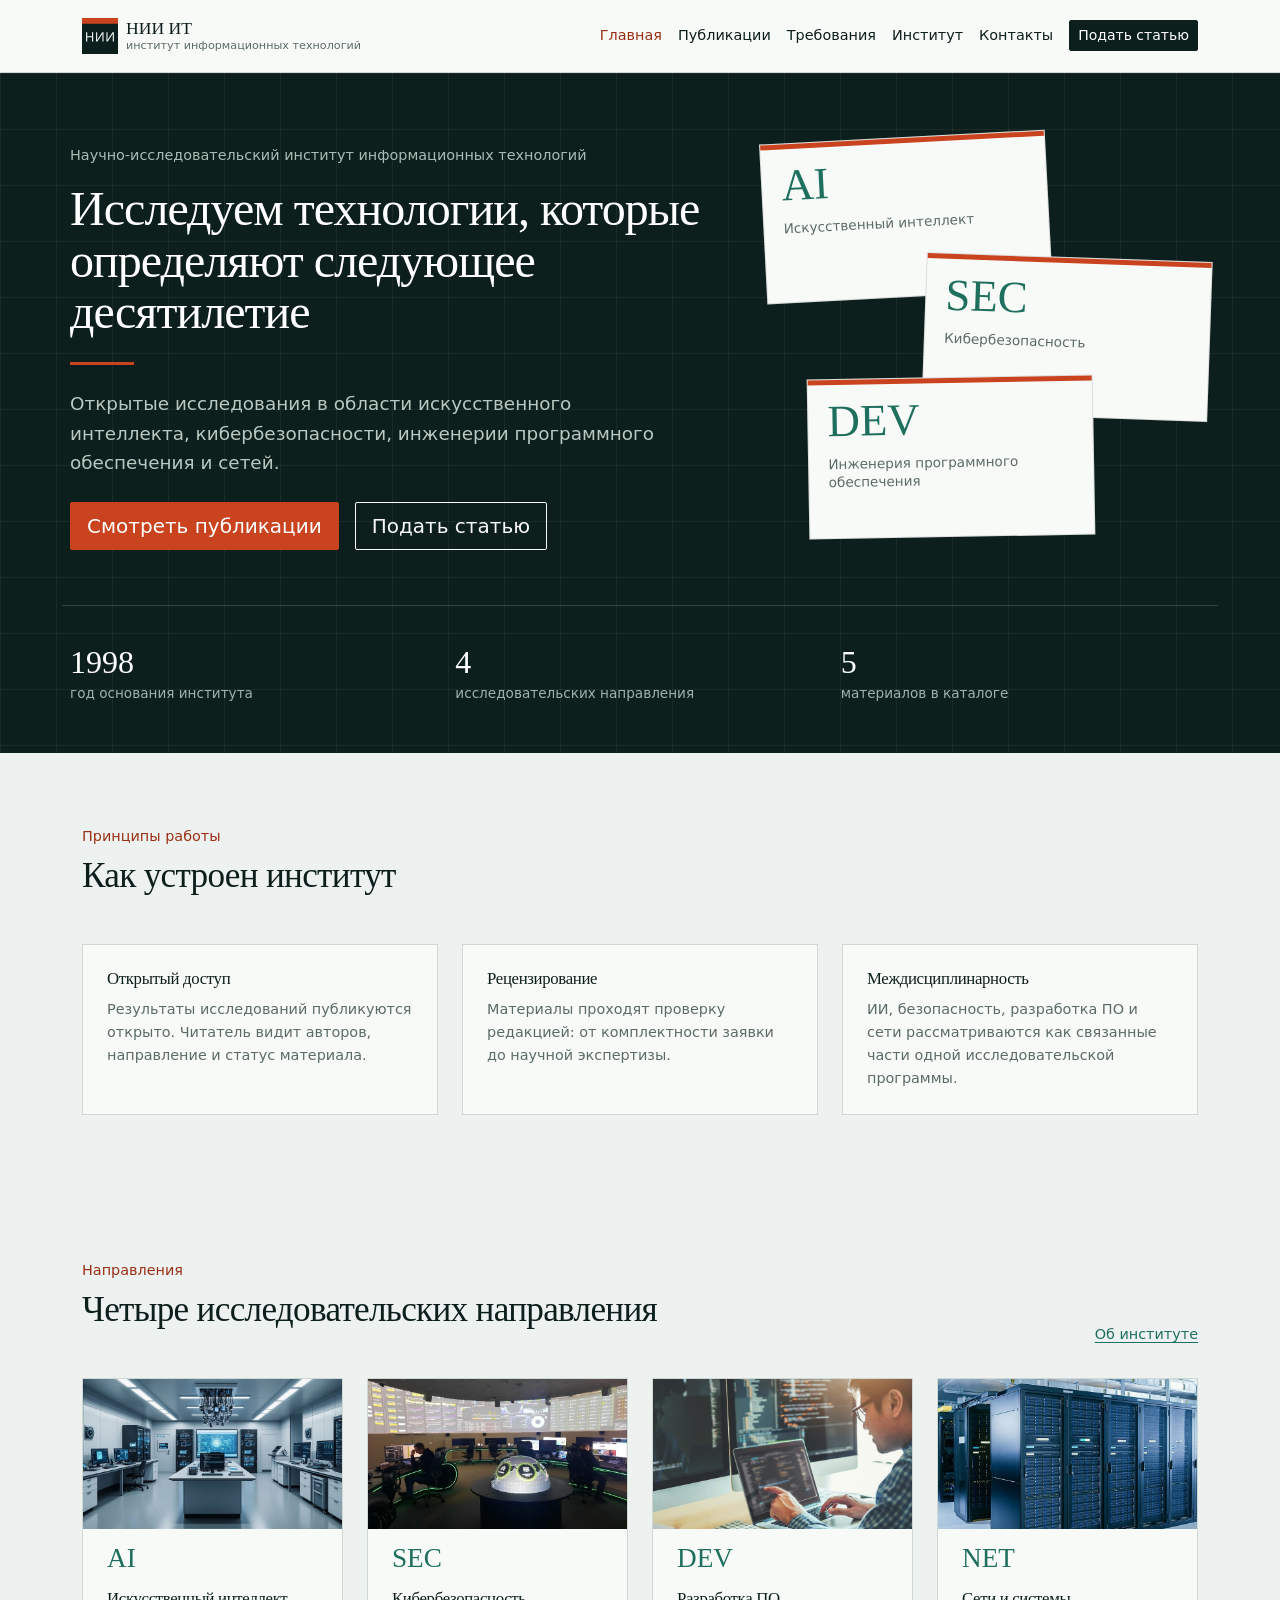
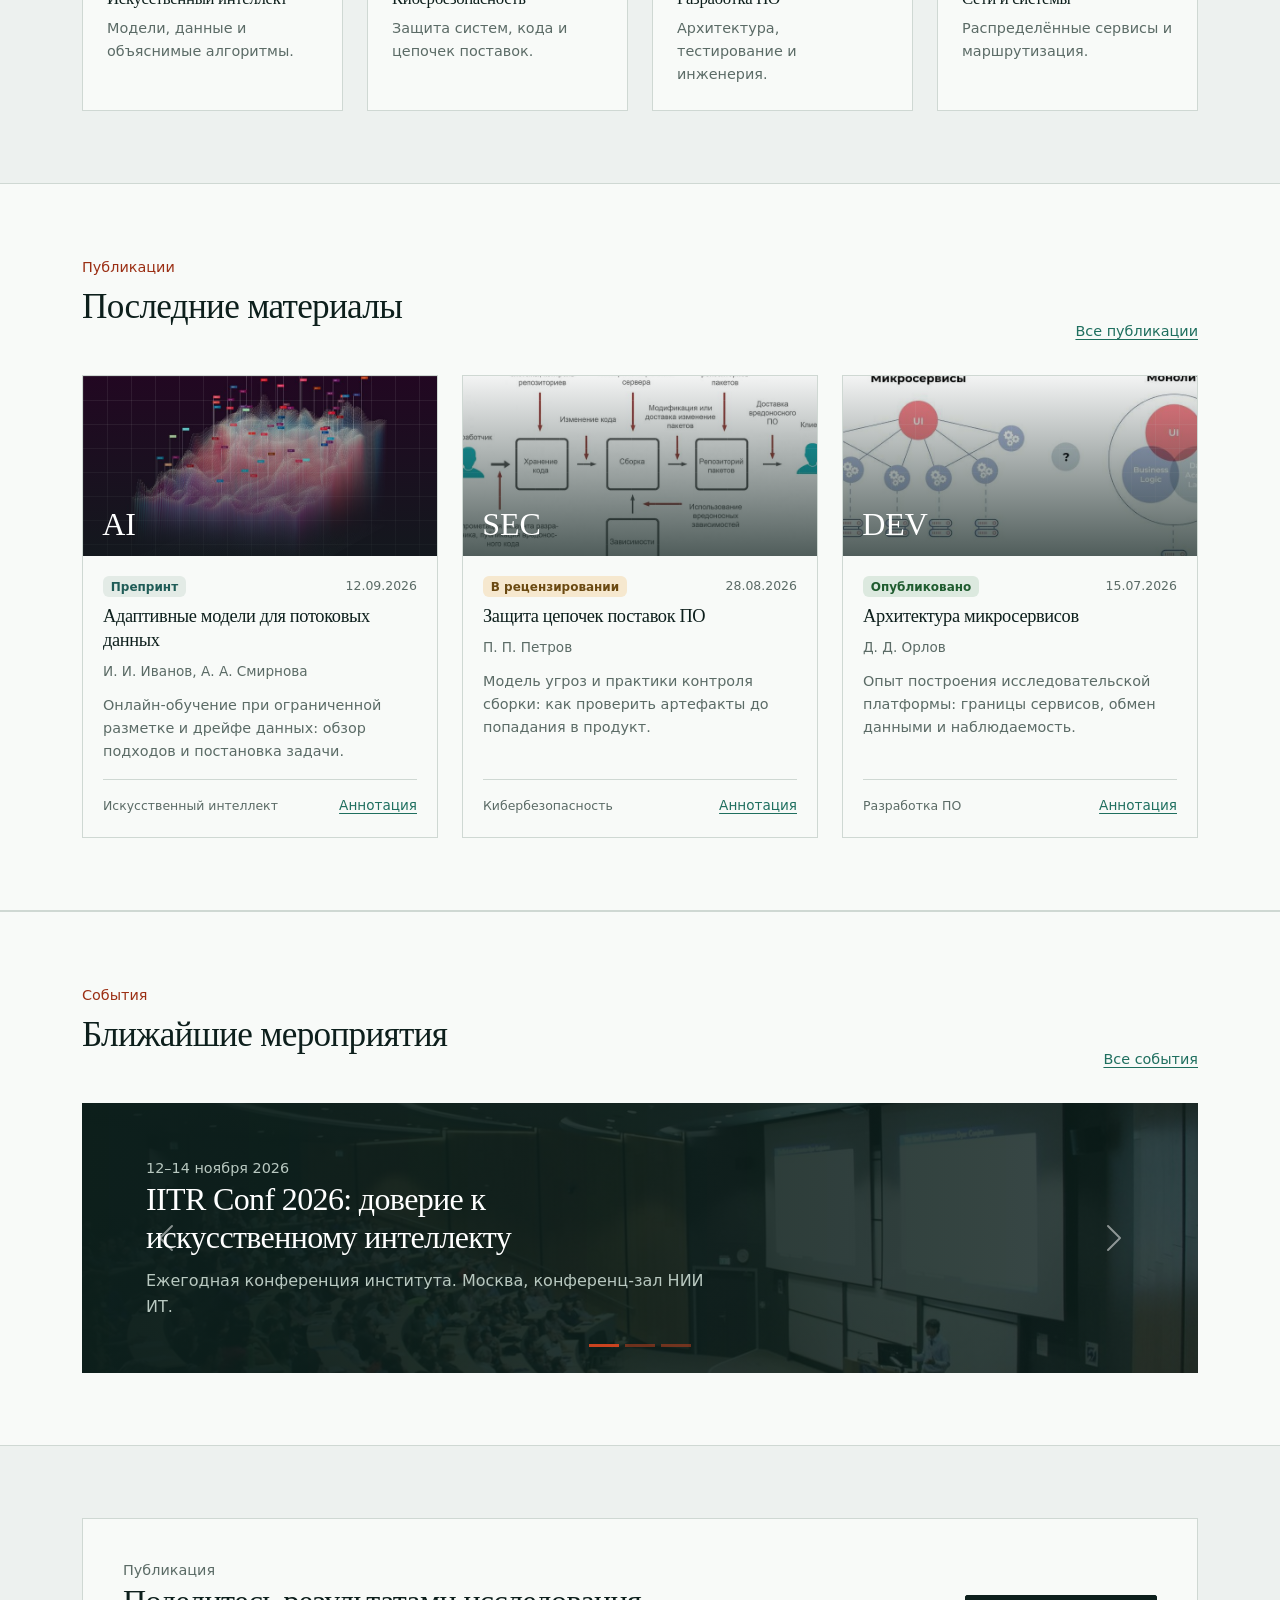
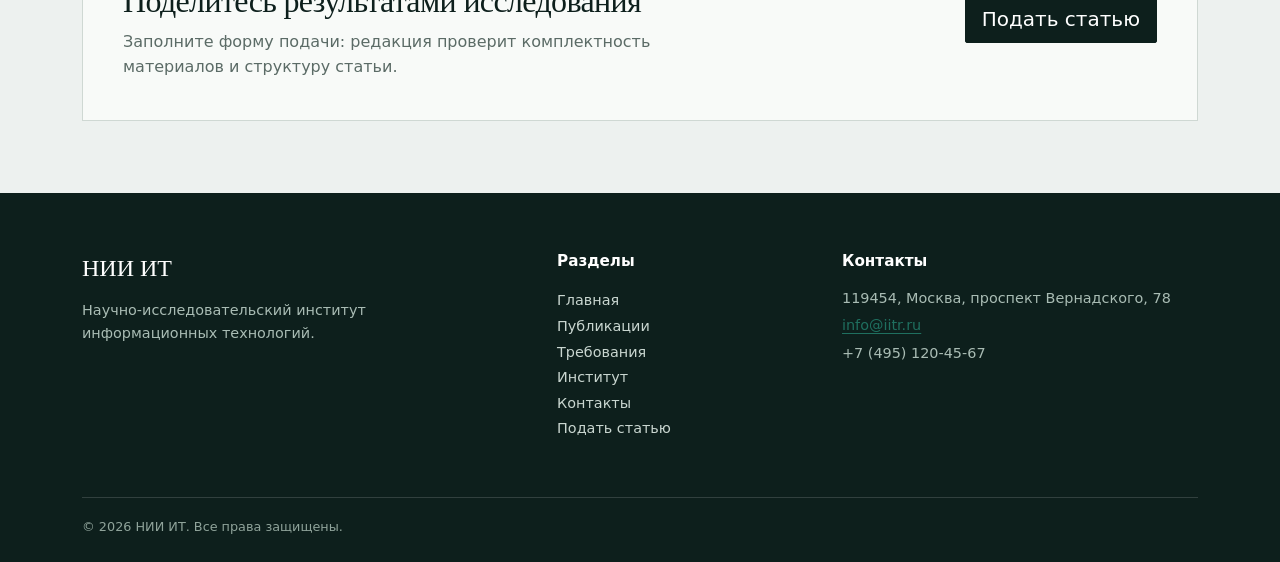
==== commit 7bf1c0b2: "feat: add article pages, map and local images" ====
--- a/index.html
+++ b/index.html
@@ -1,315 +1,351 @@
 <!DOCTYPE html>
 <html lang="ru">
 <head>
-    <meta charset="UTF-8">
-    <meta name="viewport" content="width=device-width, initial-scale=1.0">
-    <meta name="description" content="Главная страница учебного интернет-магазина.">
-    <title>Bikes4all</title>
-    <link rel="stylesheet" href="css/style.css">
-    <script src="js/main.js" defer></script>
+  <meta charset="UTF-8">
+  <meta name="viewport" content="width=device-width, initial-scale=1.0">
+  <meta name="description" content="НИИ информационных технологий: открытые исследования в области ИИ, кибербезопасности, разработки ПО и сетей.">
+  <title>НИИ ИТ — исследования в сфере информационных технологий</title>
+  <link rel="icon" href="images/logo.svg" type="image/svg+xml">
+  <link href="vendor/bootstrap/css/bootstrap.min.css" rel="stylesheet">
+  <link rel="stylesheet" href="css/custom.css">
 </head>
 <body>
-
-<header class="site-header">
-    <div class="site-header__inner">
-        <a class="site-header__logo" href="index.html">Bikes4all</a>
-
-        <nav class="site-nav" aria-label="Основная навигация">
-            <ul class="site-nav__list">
-                <li class="site-nav__item">
-                    <a class="site-nav__link site-nav__link--active" href="index.html">Главная</a>
-                </li>
-                <li class="site-nav__item">
-                    <a class="site-nav__link" href="catalog.html">Каталог</a>
-                </li>
-                <li class="site-nav__item">
-                    <a class="site-nav__link" href="contacts.html">Контакты</a>
-                </li>
-                <li class="site-nav__item">
-                    <a class="site-nav__link" href="order.html">Заявка</a>
-                </li>
-                <li class="site-nav__item">
-                    <a class="site-nav__link" href="index.html#advantages">Преимущества</a>
-                </li>
-                <li class="site-nav__item">
-                    <a class="site-nav__link" href="index.html#popular">Популярные товары</a>
-                </li>
-                <li class="site-nav__item">
-                    <a class="site-nav__link" href="contacts.html#feedback">Обратная связь</a>
-                </li>
-            </ul>
-        </nav>
+  <header class="site-header sticky-top">
+    <nav class="navbar navbar-expand-lg" aria-label="Основная навигация">
+      <div class="container">
+        <a class="navbar-brand d-flex align-items-center gap-2" href="index.html">
+          <img src="images/logo.svg" alt="" width="36" height="36">
+          <span>
+            <span class="brand-name d-block">НИИ ИТ</span>
+            <span class="brand-sub d-none d-sm-block">институт информационных технологий</span>
+          </span>
+        </a>
+        <button class="navbar-toggler" type="button" data-bs-toggle="collapse" data-bs-target="#mainNav" aria-controls="mainNav" aria-expanded="false" aria-label="Открыть меню">
+          <span class="navbar-toggler-icon"></span>
+        </button>
+        <div class="collapse navbar-collapse" id="mainNav">
+          <ul class="navbar-nav ms-auto align-items-lg-center">
+            <li class="nav-item"><a class="nav-link active" aria-current="page" href="index.html">Главная</a></li>
+            <li class="nav-item"><a class="nav-link" href="catalog.html">Публикации</a></li>
+            <li class="nav-item"><a class="nav-link" href="requirements.html">Требования</a></li>
+            <li class="nav-item"><a class="nav-link" href="about.html">Институт</a></li>
+            <li class="nav-item"><a class="nav-link" href="contacts.html">Контакты</a></li>
+            <li class="nav-item ms-lg-2"><a class="btn btn-primary btn-sm" href="order.html">Подать статью</a></li>
+          </ul>
+        </div>
+      </div>
+    </nav>
+  </header>
+
+  <main>
+    <section class="hero">
+      <div class="container-fluid">
+        <div class="container hero-inner">
+          <div class="row align-items-center g-5">
+            <div class="col-12 col-lg-7">
+              <p class="hero-kicker">Научно-исследовательский институт информационных технологий</p>
+              <h1>Исследуем технологии, которые определяют следующее десятилетие</h1>
+              <div class="hero-rule"></div>
+              <p class="hero-lead">Открытые исследования в области искусственного интеллекта, кибербезопасности, инженерии программного обеспечения и сетей.</p>
+              <div class="d-flex flex-wrap gap-3 mt-4">
+                <a class="btn btn-accent btn-lg" href="catalog.html">Смотреть публикации</a>
+                <a class="btn btn-outline-light btn-lg" href="order.html">Подать статью</a>
+              </div>
+            </div>
+            <div class="col-12 col-lg-5">
+              <div class="hero-stack" aria-hidden="true">
+                <div class="hero-card hero-card-ai">
+                  <span class="hero-card-code">AI</span>
+                  <span class="hero-card-label">Искусственный интеллект</span>
+                </div>
+                <div class="hero-card hero-card-sec">
+                  <span class="hero-card-code">SEC</span>
+                  <span class="hero-card-label">Кибербезопасность</span>
+                </div>
+                <div class="hero-card hero-card-dev">
+                  <span class="hero-card-code">DEV</span>
+                  <span class="hero-card-label">Инженерия программного обеспечения</span>
+                </div>
+              </div>
+            </div>
+          </div>
+          <div class="hero-stats row g-3">
+            <div class="col-6 col-lg-4">
+              <div class="stat-number">1998</div>
+              <div class="stat-label">год основания института</div>
+            </div>
+            <div class="col-6 col-lg-4">
+              <div class="stat-number">4</div>
+              <div class="stat-label">исследовательских направления</div>
+            </div>
+            <div class="col-6 col-lg-4">
+              <div class="stat-number">5</div>
+              <div class="stat-label">материалов в каталоге</div>
+            </div>
+          </div>
+        </div>
+      </div>
+    </section>
+
+    <section class="section" aria-labelledby="principles-title">
+      <div class="container">
+        <div class="section-head">
+          <div>
+            <p class="section-label">Принципы работы</p>
+            <h2 class="section-title" id="principles-title">Как устроен институт</h2>
+          </div>
+        </div>
+        <div class="row g-4">
+          <div class="col-12 col-md-4">
+            <div class="direction-card">
+              <h3>Открытый доступ</h3>
+              <p>Результаты исследований публикуются открыто. Читатель видит авторов, направление и статус материала.</p>
+            </div>
+          </div>
+          <div class="col-12 col-md-4">
+            <div class="direction-card">
+              <h3>Рецензирование</h3>
+              <p>Материалы проходят проверку редакцией: от комплектности заявки до научной экспертизы.</p>
+            </div>
+          </div>
+          <div class="col-12 col-md-4">
+            <div class="direction-card">
+              <h3>Междисциплинарность</h3>
+              <p>ИИ, безопасность, разработка ПО и сети рассматриваются как связанные части одной исследовательской программы.</p>
+            </div>
+          </div>
+        </div>
+      </div>
+    </section>
+
+    <section class="section" aria-labelledby="directions-title">
+      <div class="container">
+        <div class="section-head">
+          <div>
+            <p class="section-label">Направления</p>
+            <h2 class="section-title" id="directions-title">Четыре исследовательских направления</h2>
+          </div>
+          <a class="text-link" href="about.html">Об институте</a>
+        </div>
+        <div class="row g-4">
+          <div class="col-12 col-sm-6 col-lg-3">
+            <div class="direction-card">
+              <div class="direction-media">
+                <img src="images/direction-ai.jpg" alt="Лаборатория искусственного интеллекта" width="800" height="600" loading="lazy">
+              </div>
+              <div class="direction-code">AI</div>
+              <h3>Искусственный интеллект</h3>
+              <p>Модели, данные и объяснимые алгоритмы.</p>
+            </div>
+          </div>
+          <div class="col-12 col-sm-6 col-lg-3">
+            <div class="direction-card">
+              <div class="direction-media">
+                <img src="images/direction-sec.jpg" alt="Центр кибербезопасности" width="800" height="600" loading="lazy">
+              </div>
+              <div class="direction-code">SEC</div>
+              <h3>Кибербезопасность</h3>
+              <p>Защита систем, кода и цепочек поставок.</p>
+            </div>
+          </div>
+          <div class="col-12 col-sm-6 col-lg-3">
+            <div class="direction-card">
+              <div class="direction-media">
+                <img src="images/direction-dev.jpg" alt="Разработка программного обеспечения" width="800" height="600" loading="lazy">
+              </div>
+              <div class="direction-code">DEV</div>
+              <h3>Разработка ПО</h3>
+              <p>Архитектура, тестирование и инженерия.</p>
+            </div>
+          </div>
+          <div class="col-12 col-sm-6 col-lg-3">
+            <div class="direction-card">
+              <div class="direction-media">
+                <img src="images/direction-net.jpg" alt="Серверная и сетевое оборудование" width="800" height="600" loading="lazy">
+              </div>
+              <div class="direction-code">NET</div>
+              <h3>Сети и системы</h3>
+              <p>Распределённые сервисы и маршрутизация.</p>
+            </div>
+          </div>
+        </div>
+      </div>
+    </section>
+
+    <section class="section section-surface" aria-labelledby="latest-title">
+      <div class="container">
+        <div class="section-head">
+          <div>
+            <p class="section-label">Публикации</p>
+            <h2 class="section-title" id="latest-title">Последние материалы</h2>
+          </div>
+          <a class="text-link" href="catalog.html">Все публикации</a>
+        </div>
+        <div class="row g-4">
+          <div class="col-12 col-md-6 col-lg-4">
+            <article class="pub-card">
+              <div class="pub-cover">
+                <img src="images/publication-ai-streams.jpg" alt="Иллюстрация к статье о потоковых данных" width="800" height="500" loading="lazy">
+                <span>AI</span>
+              </div>
+              <div class="pub-body">
+                <div class="d-flex justify-content-between align-items-start gap-2 mb-2">
+                  <span class="badge badge-status badge-preprint">Препринт</span>
+                  <span class="pub-date">12.09.2026</span>
+                </div>
+                <h3 class="pub-title">Адаптивные модели для потоковых данных</h3>
+                <p class="pub-authors">И. И. Иванов, А. А. Смирнова</p>
+                <p class="pub-text">Онлайн-обучение при ограниченной разметке и дрейфе данных: обзор подходов и постановка задачи.</p>
+                <div class="pub-footer">
+                  <span class="pub-topic">Искусственный интеллект</span>
+                  <a class="pub-link" href="articles/ai-streams.html">Аннотация</a>
+                </div>
+              </div>
+            </article>
+          </div>
+          <div class="col-12 col-md-6 col-lg-4">
+            <article class="pub-card">
+              <div class="pub-cover">
+                <img src="images/publication-sec-supply-chain.jpg" alt="Иллюстрация к статье о защите цепочек поставок ПО" width="800" height="500" loading="lazy">
+                <span>SEC</span>
+              </div>
+              <div class="pub-body">
+                <div class="d-flex justify-content-between align-items-start gap-2 mb-2">
+                  <span class="badge badge-status badge-review">В рецензировании</span>
+                  <span class="pub-date">28.08.2026</span>
+                </div>
+                <h3 class="pub-title">Защита цепочек поставок ПО</h3>
+                <p class="pub-authors">П. П. Петров</p>
+                <p class="pub-text">Модель угроз и практики контроля сборки: как проверить артефакты до попадания в продукт.</p>
+                <div class="pub-footer">
+                  <span class="pub-topic">Кибербезопасность</span>
+                  <a class="pub-link" href="articles/sec-supply-chain.html">Аннотация</a>
+                </div>
+              </div>
+            </article>
+          </div>
+          <div class="col-12 col-md-6 col-lg-4">
+            <article class="pub-card">
+              <div class="pub-cover">
+                <img src="images/publication-dev-microservices.jpg" alt="Иллюстрация к статье об архитектуре микросервисов" width="800" height="500" loading="lazy">
+                <span>DEV</span>
+              </div>
+              <div class="pub-body">
+                <div class="d-flex justify-content-between align-items-start gap-2 mb-2">
+                  <span class="badge badge-status badge-published">Опубликовано</span>
+                  <span class="pub-date">15.07.2026</span>
+                </div>
+                <h3 class="pub-title">Архитектура микросервисов</h3>
+                <p class="pub-authors">Д. Д. Орлов</p>
+                <p class="pub-text">Опыт построения исследовательской платформы: границы сервисов, обмен данными и наблюдаемость.</p>
+                <div class="pub-footer">
+                  <span class="pub-topic">Разработка ПО</span>
+                  <a class="pub-link" href="articles/dev-microservices.html">Аннотация</a>
+                </div>
+              </div>
+            </article>
+          </div>
+        </div>
+      </div>
+    </section>
+
+    <section class="section section-surface" aria-labelledby="events-title">
+      <div class="container">
+        <div class="section-head">
+          <div>
+            <p class="section-label">События</p>
+            <h2 class="section-title" id="events-title">Ближайшие мероприятия</h2>
+          </div>
+          <a class="text-link" href="about.html#events">Все события</a>
+        </div>
+        <div id="eventsCarousel" class="carousel slide event-carousel" data-bs-ride="false">
+          <div class="carousel-inner">
+            <div class="carousel-item active">
+              <div class="event-slide">
+                <img class="event-bg" src="images/event-conference.jpg" alt="" width="1920" height="1080" loading="lazy">
+                <p class="event-date">12–14 ноября 2026</p>
+                <h3>IITR Conf 2026: доверие к искусственному интеллекту</h3>
+                <p>Ежегодная конференция института. Москва, конференц-зал НИИ ИТ.</p>
+              </div>
+            </div>
+            <div class="carousel-item">
+              <div class="event-slide">
+                <img class="event-bg" src="images/event-seminar.jpg" alt="" width="1200" height="675" loading="lazy">
+                <p class="event-date">28 октября 2026</p>
+                <h3>Семинар: безопасность больших языковых моделей</h3>
+                <p>Открытый онлайн-семинар лаборатории кибербезопасности.</p>
+              </div>
+            </div>
+            <div class="carousel-item">
+              <div class="event-slide">
+                <img class="event-bg" src="images/event-open-day.jpg" alt="" width="1200" height="675" loading="lazy">
+                <p class="event-date">5 декабря 2026</p>
+                <h3>День открытых исследований</h3>
+                <p>Экскурсии по лабораториям и встречи с исследователями.</p>
+              </div>
+            </div>
+          </div>
+          <div class="carousel-indicators">
+            <button type="button" data-bs-target="#eventsCarousel" data-bs-slide-to="0" class="active" aria-current="true" aria-label="Слайд 1"></button>
+            <button type="button" data-bs-target="#eventsCarousel" data-bs-slide-to="1" aria-label="Слайд 2"></button>
+            <button type="button" data-bs-target="#eventsCarousel" data-bs-slide-to="2" aria-label="Слайд 3"></button>
+          </div>
+          <button class="carousel-control-prev" type="button" data-bs-target="#eventsCarousel" data-bs-slide="prev">
+            <span class="carousel-control-prev-icon" aria-hidden="true"></span>
+            <span class="visually-hidden">Назад</span>
+          </button>
+          <button class="carousel-control-next" type="button" data-bs-target="#eventsCarousel" data-bs-slide="next">
+            <span class="carousel-control-next-icon" aria-hidden="true"></span>
+            <span class="visually-hidden">Вперёд</span>
+          </button>
+        </div>
+      </div>
+    </section>
+
+    <section class="section">
+      <div class="container">
+        <div class="cta-band">
+          <div>
+            <p class="section-label">Публикация</p>
+            <h2>Поделитесь результатами исследования</h2>
+            <p>Заполните форму подачи: редакция проверит комплектность материалов и структуру статьи.</p>
+          </div>
+          <a class="btn btn-primary btn-lg" href="order.html">Подать статью</a>
+        </div>
+      </div>
+    </section>
+  </main>
+
+  <footer class="site-footer">
+    <div class="container">
+      <div class="row g-4">
+        <div class="col-12 col-lg-5">
+          <div class="footer-brand">НИИ ИТ</div>
+          <p class="footer-text">Научно-исследовательский институт информационных технологий.</p>
+        </div>
+        <div class="col-6 col-lg-3">
+          <div class="footer-title">Разделы</div>
+          <ul class="list-unstyled footer-links">
+            <li><a href="index.html">Главная</a></li>
+            <li><a href="catalog.html">Публикации</a></li>
+            <li><a href="requirements.html">Требования</a></li>
+            <li><a href="about.html">Институт</a></li>
+            <li><a href="contacts.html">Контакты</a></li>
+            <li><a href="order.html">Подать статью</a></li>
+          </ul>
+        </div>
+        <div class="col-6 col-lg-4">
+          <div class="footer-title">Контакты</div>
+          <p class="footer-text mb-1">119454, Москва, проспект Вернадского, 78</p>
+          <p class="footer-text mb-1"><a href="mailto:info@iitr.ru">info@iitr.ru</a></p>
+          <p class="footer-text mb-0">+7 (495) 120-45-67</p>
+        </div>
+      </div>
+      <div class="footer-bottom">© 2026 НИИ ИТ. Все права защищены.</div>
     </div>
-</header>
-
-<main>
-    <section class="hero">
-        <h1>Bikes4all</h1>
-        <p>
-            Это стартовая страница учебного frontend-проекта.
-            В дальнейшем на её основе будет разработан многостраничный сайт
-            интернет-магазина или каталога услуг.
-        </p>
-        <a class="button button--primary" href="#popular">Перейти к товарам</a>
-    </section>
-
-    <section class="section" id="advantages">
-        <h2 class="section__title">Преимущества проекта</h2>
-
-        <ul>
-            <li>понятная HTML-структура;</li>
-            <li>семантические блоки страницы;</li>
-            <li>подключение внешнего CSS-файла;</li>
-            <li>подготовка к разработке многостраничного сайта.</li>
-        </ul>
-    </section>
-
-    <section class="section" id="popular">
-        <h2 class="section__title">Популярные товары</h2>
-        <div class="products-grid">
-            <article class="product-card product-card--featured">
-                <div class="product-card__badges">
-                    <span class="product-card__badge product-card__badge--hit">Хит</span>
-                </div>
-                <img class="product-card__photo" src="images/fara-kruglaya-komplekt-yamaha-ybr125-2009.jpg"
-                     alt="Фара круглая в комплекте для Yamaha YBR 125">
-                <h3 class="product-card__title">Фара круглая в комплекте</h3>
-                <p class="product-card__rating" aria-label="Рейтинг 4.8 из 5, 126 отзывов">
-                    <span class="product-card__stars" style="--rating: 4.8" aria-hidden="true">★★★★★</span>
-                    <span class="product-card__rating-value">4.8</span>
-                    <span class="product-card__reviews">126 отзывов</span>
-                </p>
-                <p class="product-card__description">Фара в сборе с кронштейном и поворотниками для YBR 125 2009 года.</p>
-                <p class="product-card__price">3 200 руб.</p>
-                <div class="product-card__actions">
-                    <button class="button button--primary product-card__button" type="button" data-product="Фара круглая в комплекте">
-                        Заказать
-                    </button>
-                    <a class="button button--secondary" href="product.html">Подробнее</a>
-                </div>
-            </article>
-
-            <article class="product-card">
-                <img class="product-card__photo" src="images/povorotniki-zadnie-yamaha-ybr-125-2004-2008.png"
-                     alt="Задние поворотники для Yamaha YBR 125">
-                <h3 class="product-card__title">Задние поворотники</h3>
-                <p class="product-card__rating" aria-label="Рейтинг 4.5 из 5, 58 отзывов">
-                    <span class="product-card__stars" style="--rating: 4.5" aria-hidden="true">★★★★★</span>
-                    <span class="product-card__rating-value">4.5</span>
-                    <span class="product-card__reviews">58 отзывов</span>
-                </p>
-                <p class="product-card__description">Пара поворотников с резиновыми ножками для YBR 125 2004–2008 годов.</p>
-                <p class="product-card__price">1 450 руб.</p>
-                <div class="product-card__actions">
-                    <button class="button button--primary product-card__button" type="button" data-product="Задние поворотники">
-                        Заказать
-                    </button>
-                    <a class="button button--secondary" href="product.html">Подробнее</a>
-                </div>
-            </article>
-
-            <article class="product-card">
-                <div class="product-card__badges">
-                    <span class="product-card__badge product-card__badge--hit">Хит</span>
-                </div>
-                <img class="product-card__photo" src="images/pribornaya-panel-ybr-125.jpg"
-                     alt="Приборная панель для Yamaha YBR 125">
-                <h3 class="product-card__title">Приборная панель</h3>
-                <p class="product-card__rating" aria-label="Рейтинг 4.7 из 5, 94 отзыва">
-                    <span class="product-card__stars" style="--rating: 4.7" aria-hidden="true">★★★★★</span>
-                    <span class="product-card__rating-value">4.7</span>
-                    <span class="product-card__reviews">94 отзыва</span>
-                </p>
-                <p class="product-card__description">Спидометр и тахометр с подсветкой, разъёмы в комплекте.</p>
-                <p class="product-card__price">4 900 руб.</p>
-                <div class="product-card__actions">
-                    <button class="button button--primary product-card__button" type="button" data-product="Приборная панель">
-                        Заказать
-                    </button>
-                    <a class="button button--secondary" href="product.html">Подробнее</a>
-                </div>
-            </article>
-
-            <article class="product-card">
-                <div class="product-card__badges">
-                    <span class="product-card__badge product-card__badge--new">Новинка</span>
-                </div>
-                <img class="product-card__photo" src="images/zerkala-yamaha-ybr-125-novogo-obrazca.png"
-                     alt="Зеркала нового образца для Yamaha YBR 125">
-                <h3 class="product-card__title">Зеркала нового образца</h3>
-                <p class="product-card__rating" aria-label="Рейтинг 4.3 из 5, 41 отзыв">
-                    <span class="product-card__stars" style="--rating: 4.3" aria-hidden="true">★★★★★</span>
-                    <span class="product-card__rating-value">4.3</span>
-                    <span class="product-card__reviews">41 отзыв</span>
-                </p>
-                <p class="product-card__description">Пара зеркал в чёрных корпусах, регулируемые ножки, крепление M10.</p>
-                <p class="product-card__price">1 900 руб.</p>
-                <div class="product-card__actions">
-                    <button class="button button--primary product-card__button" type="button" data-product="Зеркала нового образца">
-                        Заказать
-                    </button>
-                    <a class="button button--secondary" href="product.html">Подробнее</a>
-                </div>
-            </article>
-
-            <article class="product-card product-card--discount">
-                <div class="product-card__badges">
-                    <span class="product-card__badge">Скидка</span>
-                    <span class="product-card__badge product-card__badge--hit">Хит</span>
-                </div>
-                <img class="product-card__photo" src="images/cilindr-150cc-yamaha-ybr125-komplekt.jpg"
-                     alt="Цилиндр 150 см³ в комплекте для Yamaha YBR 125">
-                <h3 class="product-card__title">Цилиндр 150 см³ в комплекте</h3>
-                <p class="product-card__rating" aria-label="Рейтинг 4.9 из 5, 203 отзыва">
-                    <span class="product-card__stars" style="--rating: 4.9" aria-hidden="true">★★★★★</span>
-                    <span class="product-card__rating-value">4.9</span>
-                    <span class="product-card__reviews">203 отзыва</span>
-                </p>
-                <p class="product-card__description">Цилиндр с поршнем и кольцами: прибавка мощности без доработок.</p>
-                <p class="product-card__price">8 500 руб.</p>
-                <div class="product-card__actions">
-                    <button class="button button--primary product-card__button" type="button" data-product="Цилиндр 150 см³ в комплекте">
-                        Заказать
-                    </button>
-                    <a class="button button--secondary" href="product.html">Подробнее</a>
-                </div>
-            </article>
-
-            <article class="product-card">
-                <div class="product-card__badges">
-                    <span class="product-card__badge product-card__badge--new">Новинка</span>
-                </div>
-                <img class="product-card__photo" src="images/dugi-zashhitnye-yamaha-ybr-125-vid-3.png"
-                     alt="Защитные дуги для Yamaha YBR 125">
-                <h3 class="product-card__title">Дуги защитные</h3>
-                <p class="product-card__rating" aria-label="Рейтинг 4.6 из 5, 77 отзывов">
-                    <span class="product-card__stars" style="--rating: 4.6" aria-hidden="true">★★★★★</span>
-                    <span class="product-card__rating-value">4.6</span>
-                    <span class="product-card__reviews">77 отзывов</span>
-                </p>
-                <p class="product-card__description">Дуги двигателя с чёрным покрытием, крепление в штатные точки.</p>
-                <p class="product-card__price">2 800 руб.</p>
-                <div class="product-card__actions">
-                    <button class="button button--primary product-card__button" type="button" data-product="Дуги защитные">
-                        Заказать
-                    </button>
-                    <a class="button button--secondary" href="product.html">Подробнее</a>
-                </div>
-            </article>
-        </div>
-    </section>
-
-</main>
-
-<footer class="site-footer" id="contacts">
-    <p>&copy; 2026 Учебный проект. Все права защищены.</p>
-    <p>Дисциплина: Фронтенд и бэкенд разработка</p>
-</footer>
-
-<dialog class="order-dialog" id="order-dialog" aria-labelledby="order-dialog-title">
-    <h2 class="order-dialog__title" id="order-dialog-title">Оформление заявки</h2>
-
-    <form class="order-form" id="order-form" action="#" method="post" novalidate>
-        <input id="selected-product" name="selected-product" type="hidden">
-
-        <div class="order-form__field">
-            <label class="order-form__label" for="order-name">Имя</label>
-            <input
-                    class="order-form__input"
-                    id="order-name"
-                    name="name"
-                    type="text"
-                    placeholder="Введите ваше имя"
-                    minlength="2"
-                    autocomplete="given-name"
-                    required
-            >
-        </div>
-
-        <div class="order-form__field">
-            <label class="order-form__label" for="order-email">E-mail</label>
-            <input
-                    class="order-form__input"
-                    id="order-email"
-                    name="email"
-                    type="email"
-                    placeholder="example@mail.ru"
-                    autocomplete="email"
-                    required
-            >
-        </div>
-
-        <div class="order-form__field">
-            <label class="order-form__label" for="order-phone">Телефон</label>
-            <input
-                    class="order-form__input"
-                    id="order-phone"
-                    name="phone"
-                    type="tel"
-                    inputmode="tel"
-                    placeholder="+7 (900) 000-00-00"
-                    pattern="^\+7 \(\d{3}\) \d{3}-\d{2}-\d{2}$"
-                    required
-            >
-            <small class="order-form__hint">Формат: +7 (900) 000-00-00</small>
-        </div>
-
-        <div class="order-form__field">
-            <label class="order-form__label" for="order-date">Дата связи</label>
-            <input
-                    class="order-form__input"
-                    id="order-date"
-                    name="date"
-                    type="date"
-            >
-        </div>
-
-        <div class="order-form__field">
-            <label class="order-form__label" for="order-topic">Тема заявки</label>
-            <select class="order-form__select" id="order-topic" name="topic" required>
-                <option value="">Выберите тему</option>
-                <option value="product">Заказ товара</option>
-                <option value="consultation">Консультация</option>
-                <option value="delivery">Доставка</option>
-            </select>
-        </div>
-
-        <div class="order-form__field">
-            <label class="order-form__label" for="order-comment">Комментарий</label>
-            <textarea
-                    class="order-form__textarea"
-                    id="order-comment"
-                    name="comment"
-                    rows="4"
-                    placeholder="Укажите дополнительную информацию"
-            ></textarea>
-        </div>
-
-        <div class="order-form__field">
-            <label class="order-form__label">
-                <input
-                        class="order-form__checkbox"
-                        id="order-agreement"
-                        name="agreement"
-                        type="checkbox"
-                        required
-                >
-                Я согласен на обработку данных
-            </label>
-        </div>
-
-        <div class="order-form__actions">
-            <button class="button button--secondary" type="button" id="close-order-dialog">Закрыть</button>
-            <button class="button button--primary" type="submit">Отправить заявку</button>
-        </div>
-    </form>
-</dialog>
-
-<p class="success-message" id="success-message" hidden>
-    Форма успешно отправлена!
-</p>
-
-<a class="scroll-top" href="#" aria-label="Наверх страницы">↑</a>
-
+  </footer>
+
+  <script src="vendor/bootstrap/js/bootstrap.bundle.min.js"></script>
+  <script src="js/main.js"></script>
 </body>
 </html>
--- a/css/custom.css
+++ b/css/custom.css
@@ -0,0 +1,1087 @@
+:root {
+  --paper: #edf1ef;
+  --surface: #f8faf8;
+  --ink: #0d1f1c;
+  --muted: #5b6b66;
+  --accent: #c9431f;
+  --accent-dark: #9b2f14;
+  --teal: #1f6f5f;
+  --line: #cfd8d3;
+  --serif: Georgia, "Times New Roman", serif;
+  --sans: "Segoe UI", system-ui, -apple-system, sans-serif;
+}
+
+html {
+  scroll-behavior: smooth;
+}
+
+body {
+  background: var(--paper);
+  color: var(--ink);
+  font-family: var(--sans);
+  line-height: 1.6;
+}
+
+h1,
+h2,
+h3,
+.display-title {
+  font-family: var(--serif);
+  font-weight: 400;
+  letter-spacing: -0.02em;
+}
+
+a {
+  color: var(--teal);
+  text-underline-offset: 3px;
+}
+
+a:hover {
+  color: var(--accent-dark);
+}
+
+:focus-visible {
+  outline: 3px solid var(--accent);
+  outline-offset: 3px;
+}
+
+[hidden] {
+  display: none !important;
+}
+
+.btn {
+  border-radius: 2px;
+}
+
+.btn-primary {
+  --bs-btn-bg: var(--ink);
+  --bs-btn-border-color: var(--ink);
+  --bs-btn-hover-bg: var(--accent-dark);
+  --bs-btn-hover-border-color: var(--accent-dark);
+  --bs-btn-active-bg: var(--accent-dark);
+  --bs-btn-active-border-color: var(--accent-dark);
+  --bs-btn-focus-shadow-rgb: 201, 67, 31;
+}
+
+.btn-outline-primary {
+  --bs-btn-color: var(--ink);
+  --bs-btn-border-color: var(--ink);
+  --bs-btn-hover-bg: var(--ink);
+  --bs-btn-hover-border-color: var(--ink);
+  --bs-btn-active-bg: var(--ink);
+  --bs-btn-active-border-color: var(--ink);
+  --bs-btn-focus-shadow-rgb: 13, 31, 28;
+}
+
+.btn-accent {
+  background: var(--accent);
+  border: 1px solid var(--accent);
+  color: #fff;
+}
+
+.btn-accent:hover,
+.btn-accent:focus {
+  background: var(--accent-dark);
+  border-color: var(--accent-dark);
+  color: #fff;
+}
+
+.site-header {
+  background: rgba(248, 250, 248, 0.97);
+  border-bottom: 1px solid var(--line);
+}
+
+.navbar {
+  padding-top: 0.8rem;
+  padding-bottom: 0.8rem;
+}
+
+.navbar-brand {
+  color: var(--ink);
+}
+
+.brand-name {
+  font-family: var(--serif);
+  font-size: 1.1rem;
+  line-height: 1.1;
+}
+
+.brand-sub {
+  color: var(--muted);
+  font-size: 0.7rem;
+  line-height: 1.2;
+}
+
+.navbar .nav-link {
+  color: var(--ink);
+  font-size: 0.9rem;
+  padding: 0.5rem 0.7rem;
+}
+
+.navbar .nav-link:hover,
+.navbar .nav-link.active {
+  color: var(--accent-dark);
+}
+
+.navbar-toggler {
+  border-color: var(--line);
+}
+
+.navbar-toggler:focus {
+  box-shadow: none;
+}
+
+.hero {
+  background: var(--ink);
+  color: #f2f6f3;
+  overflow: hidden;
+  position: relative;
+}
+
+.hero::before {
+  background-image:
+    linear-gradient(rgba(255, 255, 255, 0.055) 1px, transparent 1px),
+    linear-gradient(90deg, rgba(255, 255, 255, 0.055) 1px, transparent 1px);
+  background-size: 56px 56px;
+  content: "";
+  inset: 0;
+  pointer-events: none;
+  position: absolute;
+}
+
+.hero-inner {
+  padding: 4rem 0 3rem;
+  position: relative;
+}
+
+.hero-kicker {
+  color: #a9bcb4;
+  font-size: 0.9rem;
+  margin-bottom: 1rem;
+}
+
+.hero h1 {
+  color: #fff;
+  font-size: 3rem;
+  line-height: 1.08;
+  margin-bottom: 1.5rem;
+}
+
+.hero-lead {
+  color: #b9c9c1;
+  font-size: 1.15rem;
+  max-width: 52ch;
+}
+
+.hero-rule {
+  background: var(--accent);
+  height: 3px;
+  margin: 1.5rem 0;
+  width: 64px;
+}
+
+.hero-stack {
+  height: 420px;
+  position: relative;
+}
+
+.hero-card {
+  background: var(--surface);
+  border: 1px solid rgba(13, 31, 28, 0.12);
+  color: var(--ink);
+  display: flex;
+  flex-direction: column;
+  gap: 0.75rem;
+  min-height: 160px;
+  padding: 1.2rem;
+  position: absolute;
+  width: 64%;
+}
+
+.hero-card::before {
+  background: var(--accent);
+  content: "";
+  height: 5px;
+  left: 0;
+  position: absolute;
+  top: 0;
+  width: 100%;
+}
+
+.hero-card-ai {
+  left: 0;
+  top: 0;
+  transform: rotate(-3deg);
+  z-index: 1;
+}
+
+.hero-card-sec {
+  right: 0;
+  top: 120px;
+  transform: rotate(2deg);
+  z-index: 2;
+}
+
+.hero-card-dev {
+  left: 10%;
+  top: 240px;
+  transform: rotate(-1deg);
+  z-index: 3;
+}
+
+.hero-card-code {
+  color: var(--teal);
+  font-family: var(--serif);
+  font-size: 2.8rem;
+  line-height: 1;
+}
+
+.hero-card-label {
+  color: var(--muted);
+  font-size: 0.85rem;
+  line-height: 1.3;
+  max-width: 90%;
+}
+
+.hero-stats {
+  border-top: 1px solid rgba(255, 255, 255, 0.16);
+  margin-top: 3rem;
+  padding-top: 1.5rem;
+}
+
+.stat-number {
+  color: #fff;
+  font-family: var(--serif);
+  font-size: 2rem;
+  line-height: 1;
+}
+
+.stat-label {
+  color: #9fb3ab;
+  font-size: 0.85rem;
+  margin-top: 0.35rem;
+}
+
+.section {
+  padding: 4.5rem 0;
+}
+
+section[id],
+h2[id] {
+  scroll-margin-top: 96px;
+}
+
+.section-surface {
+  background: var(--surface);
+  border-bottom: 1px solid var(--line);
+  border-top: 1px solid var(--line);
+}
+
+.section-label {
+  color: var(--accent-dark);
+  font-size: 0.9rem;
+  margin-bottom: 0.5rem;
+}
+
+.section-title {
+  font-size: 2.2rem;
+  line-height: 1.15;
+  margin-bottom: 1rem;
+}
+
+.section-head {
+  align-items: end;
+  display: flex;
+  gap: 1.5rem;
+  justify-content: space-between;
+  margin-bottom: 2rem;
+}
+
+.text-link {
+  font-size: 0.9rem;
+  white-space: nowrap;
+}
+
+.direction-card {
+  background: var(--surface);
+  border: 1px solid var(--line);
+  height: 100%;
+  padding: 1.5rem;
+  transition: border-color 0.15s ease;
+}
+
+.direction-card:hover {
+  border-color: var(--accent);
+}
+
+.direction-media {
+  background: linear-gradient(135deg, #1f6f5f, #0d1f1c);
+  height: 150px;
+  margin: -1.5rem -1.5rem 1rem;
+  overflow: hidden;
+}
+
+.direction-media img {
+  display: block;
+  height: 100%;
+  object-fit: cover;
+  width: 100%;
+}
+
+.direction-code {
+  color: var(--teal);
+  font-family: var(--serif);
+  font-size: 1.7rem;
+  line-height: 1;
+  margin-bottom: 1rem;
+}
+
+.direction-card h3 {
+  font-size: 1.05rem;
+  margin-bottom: 0.5rem;
+}
+
+.direction-card p {
+  color: var(--muted);
+  font-size: 0.9rem;
+  margin-bottom: 0;
+}
+
+.pub-card {
+  background: var(--surface);
+  border: 1px solid var(--line);
+  display: flex;
+  flex-direction: column;
+  height: 100%;
+  transition: border-color 0.15s ease;
+}
+
+.pub-card:hover {
+  border-color: var(--accent);
+}
+
+.pub-cover {
+  align-items: flex-end;
+  display: flex;
+  height: 180px;
+  overflow: hidden;
+  padding: 1rem 1.2rem;
+  position: relative;
+}
+
+.pub-cover img {
+  height: 100%;
+  inset: 0;
+  object-fit: cover;
+  position: absolute;
+  width: 100%;
+}
+
+.pub-cover::after {
+  background-image:
+    linear-gradient(180deg, rgba(13, 31, 28, 0.05), rgba(13, 31, 28, 0.72)),
+    linear-gradient(rgba(255, 255, 255, 0.08) 1px, transparent 1px),
+    linear-gradient(90deg, rgba(255, 255, 255, 0.08) 1px, transparent 1px);
+  background-size: auto, 24px 24px, 24px 24px;
+  content: "";
+  inset: 0;
+  position: absolute;
+  z-index: 1;
+}
+
+.pub-cover span {
+  color: #fff;
+  font-family: var(--serif);
+  font-size: 2rem;
+  line-height: 1;
+  position: relative;
+  z-index: 2;
+}
+
+.pub-cover-ai {
+  background: linear-gradient(135deg, #1f6f5f, #0d1f1c);
+}
+
+.pub-cover-sec {
+  background: linear-gradient(135deg, #7a2e1f, #2a1510);
+}
+
+.pub-cover-dev {
+  background: linear-gradient(135deg, #2f4f6f, #101d2b);
+}
+
+.pub-cover-net {
+  background: linear-gradient(135deg, #6b5a1f, #241f0d);
+}
+
+.pub-body {
+  display: flex;
+  flex: 1;
+  flex-direction: column;
+  padding: 1.25rem;
+}
+
+.pub-title {
+  font-size: 1.15rem;
+  line-height: 1.3;
+  margin-bottom: 0.5rem;
+}
+
+.pub-authors {
+  color: var(--muted);
+  font-size: 0.85rem;
+  margin-bottom: 0.75rem;
+}
+
+.pub-text {
+  color: var(--muted);
+  font-size: 0.9rem;
+  margin-bottom: 1rem;
+}
+
+.pub-footer {
+  align-items: center;
+  border-top: 1px solid var(--line);
+  display: flex;
+  gap: 0.75rem;
+  justify-content: space-between;
+  margin-top: auto;
+  padding-top: 0.9rem;
+}
+
+.pub-topic {
+  color: var(--muted);
+  font-size: 0.78rem;
+}
+
+.pub-date {
+  color: var(--muted);
+  font-size: 0.78rem;
+  white-space: nowrap;
+}
+
+.pub-link {
+  font-size: 0.85rem;
+  white-space: nowrap;
+}
+
+.pub-note {
+  color: var(--muted);
+  font-size: 0.8rem;
+}
+
+.badge-status {
+  font-weight: 600;
+}
+
+.badge-preprint {
+  background: #e3ebe6;
+  color: #1f5c57;
+}
+
+.badge-review {
+  background: #f6e8cf;
+  color: #6b4a12;
+}
+
+.badge-published {
+  background: #dce9df;
+  color: #1f5c2f;
+}
+
+.badge-topic {
+  background: #e3ebe6;
+  color: #1f5c57;
+  font-weight: 500;
+}
+
+.cta-band {
+  align-items: center;
+  background: var(--surface);
+  border: 1px solid var(--line);
+  display: flex;
+  gap: 2rem;
+  justify-content: space-between;
+  padding: 2.5rem;
+}
+
+.cta-band h2 {
+  font-size: 2rem;
+  margin-bottom: 0.5rem;
+}
+
+.cta-band p {
+  color: var(--muted);
+  margin-bottom: 0;
+  max-width: 60ch;
+}
+
+.side-card {
+  background: var(--surface);
+  border: 1px solid var(--line);
+}
+
+.side-card .card-header {
+  background: #e3ebe6;
+  border-bottom: 1px solid var(--line);
+  font-family: var(--serif);
+  font-size: 1.1rem;
+}
+
+.accordion-item {
+  background: var(--surface);
+  border-color: var(--line);
+}
+
+.accordion-button {
+  background: var(--surface);
+  color: var(--ink);
+  font-weight: 600;
+}
+
+.accordion-button:not(.collapsed) {
+  background: #e3ebe6;
+  box-shadow: none;
+  color: var(--ink);
+}
+
+.accordion-button:focus {
+  border-color: var(--accent);
+  box-shadow: none;
+}
+
+.modal-content {
+  background: var(--surface);
+  border: 0;
+  border-radius: 2px;
+}
+
+.modal-header,
+.modal-footer {
+  border-color: var(--line);
+}
+
+.form-control,
+.form-select {
+  background: #fff;
+  border-color: var(--line);
+  border-radius: 2px;
+}
+
+.form-control:focus,
+.form-select:focus {
+  border-color: var(--accent);
+  box-shadow: 0 0 0 0.2rem rgba(201, 67, 31, 0.15);
+}
+
+.form-label {
+  font-size: 0.9rem;
+  font-weight: 600;
+}
+
+.input-group-text {
+  background: #e3ebe6;
+  border-color: var(--line);
+}
+
+.table {
+  --bs-table-border-color: var(--line);
+}
+
+.site-footer {
+  background: var(--ink);
+  color: #b9c9c1;
+  padding: 3.5rem 0 1.5rem;
+}
+
+.footer-brand {
+  color: #fff;
+  font-family: var(--serif);
+  font-size: 1.5rem;
+  margin-bottom: 0.75rem;
+}
+
+.footer-text {
+  color: #a9bcb4;
+  font-size: 0.9rem;
+  max-width: 38ch;
+}
+
+.footer-title {
+  color: #fff;
+  font-size: 0.95rem;
+  font-weight: 600;
+  margin-bottom: 0.9rem;
+}
+
+.footer-links a {
+  color: #c9d6d0;
+  font-size: 0.9rem;
+  text-decoration: none;
+}
+
+.footer-links a:hover {
+  color: #fff;
+  text-decoration: underline;
+}
+
+.footer-bottom {
+  border-top: 1px solid rgba(255, 255, 255, 0.15);
+  color: #8fa39a;
+  font-size: 0.8rem;
+  margin-top: 2.5rem;
+  padding-top: 1.2rem;
+}
+
+@media (max-width: 991.98px) {
+  .hero h1 {
+    font-size: 2.7rem;
+  }
+
+  .hero-inner {
+    padding: 3.5rem 0 2.5rem;
+  }
+
+  .hero-stack {
+    height: 330px;
+    margin-top: 1rem;
+  }
+
+  .section {
+    padding: 3.5rem 0;
+  }
+}
+
+@media (max-width: 575.98px) {
+  .hero h1 {
+    font-size: 2.2rem;
+  }
+
+  .hero-stack {
+    display: grid;
+    gap: 0.8rem;
+    height: auto;
+  }
+
+  .hero-card {
+    min-height: 0;
+    position: static;
+    transform: none;
+    width: auto;
+  }
+
+  .hero-card-code {
+    font-size: 2rem;
+  }
+
+  .section-title {
+    font-size: 1.8rem;
+  }
+
+  .section-head {
+    display: block;
+  }
+
+  .cta-band {
+    align-items: flex-start;
+    flex-direction: column;
+    padding: 1.5rem;
+  }
+}
+
+@media (prefers-reduced-motion: reduce) {
+  html {
+    scroll-behavior: auto;
+  }
+
+  * {
+    transition: none !important;
+  }
+}
+
+.display-title {
+  font-size: 2.6rem;
+  line-height: 1.1;
+}
+
+.card {
+  background: var(--surface);
+  border-color: var(--line);
+  border-radius: 2px;
+}
+
+.list-group-item {
+  background: var(--surface);
+  border-color: var(--line);
+}
+
+.alert-info {
+  --bs-alert-bg: #e3ebe6;
+  --bs-alert-border-color: #c9d8d2;
+  --bs-alert-color: #1f4f45;
+}
+
+.alert-warning {
+  --bs-alert-bg: #f6e8cf;
+  --bs-alert-border-color: #ead3ad;
+  --bs-alert-color: #6b4a12;
+}
+
+.form-check-input:checked {
+  background-color: var(--teal);
+  border-color: var(--teal);
+}
+
+.form-check-input:focus {
+  border-color: var(--accent);
+  box-shadow: 0 0 0 0.2rem rgba(201, 67, 31, 0.15);
+}
+
+.filter-bar {
+  background: var(--surface);
+  border: 1px solid var(--line);
+  padding: 1.25rem;
+}
+
+.filter-count {
+  color: var(--muted);
+  font-size: 0.85rem;
+  margin-top: 1rem;
+}
+
+.empty-state {
+  background: var(--surface);
+  border: 1px dashed var(--line);
+  margin-top: 1.5rem;
+  padding: 3rem;
+  text-align: center;
+}
+
+.empty-state h2 {
+  font-size: 1.4rem;
+}
+
+.event-carousel {
+  background: var(--ink);
+}
+
+.event-slide {
+  color: #f2f6f3;
+  display: flex;
+  flex-direction: column;
+  justify-content: center;
+  min-height: 270px;
+  overflow: hidden;
+  padding: 3rem 4rem;
+  position: relative;
+}
+
+.event-bg {
+  height: 100%;
+  inset: 0;
+  object-fit: cover;
+  opacity: 0.45;
+  position: absolute;
+  width: 100%;
+}
+
+.event-slide::after {
+  background: linear-gradient(90deg, rgba(13, 31, 28, 0.95), rgba(13, 31, 28, 0.55));
+  content: "";
+  inset: 0;
+  position: absolute;
+}
+
+.event-slide > :not(.event-bg) {
+  position: relative;
+  z-index: 1;
+}
+
+.event-date {
+  color: #a9bcb4;
+  font-size: 0.9rem;
+  margin-bottom: 0.75rem;
+}
+
+.event-slide h3 {
+  color: #fff;
+  font-size: 2rem;
+  margin-bottom: 0.75rem;
+  max-width: 24ch;
+}
+
+.event-slide p {
+  color: #b9c9c1;
+  margin-bottom: 0;
+  max-width: 55ch;
+}
+
+.event-carousel .carousel-indicators [data-bs-target] {
+  background-color: var(--accent);
+}
+
+.nav-tabs {
+  border-color: var(--line);
+}
+
+.nav-tabs .nav-link {
+  border: 0;
+  border-bottom: 2px solid transparent;
+  border-radius: 0;
+  color: var(--muted);
+}
+
+.nav-tabs .nav-link.active {
+  background: transparent;
+  border-bottom-color: var(--accent);
+  color: var(--ink);
+}
+
+.tab-content {
+  background: var(--surface);
+  border: 1px solid var(--line);
+  border-top: 0;
+  padding: 1.5rem;
+}
+
+.step-card {
+  background: var(--surface);
+  border: 1px solid var(--line);
+  height: 100%;
+  padding: 1.5rem;
+}
+
+.step-number {
+  color: var(--accent);
+  display: block;
+  font-family: var(--serif);
+  font-size: 2rem;
+  line-height: 1;
+  margin-bottom: 1rem;
+}
+
+.step-card h2 {
+  font-size: 1.05rem;
+}
+
+.step-card p {
+  color: var(--muted);
+  font-size: 0.9rem;
+  margin-bottom: 0;
+}
+
+.timeline {
+  border-left: 2px solid var(--line);
+  list-style: none;
+  margin: 0;
+  padding-left: 1.5rem;
+}
+
+.timeline li {
+  margin-bottom: 1.5rem;
+  position: relative;
+}
+
+.timeline li::before {
+  background: var(--accent);
+  border-radius: 50%;
+  content: "";
+  height: 9px;
+  left: -1.95rem;
+  position: absolute;
+  top: 0.45rem;
+  width: 9px;
+}
+
+.timeline-year {
+  color: var(--accent-dark);
+  display: block;
+  font-family: var(--serif);
+  font-size: 1.1rem;
+}
+
+.timeline h3 {
+  font-size: 1.05rem;
+  margin: 0.2rem 0 0.3rem;
+}
+
+.timeline p {
+  color: var(--muted);
+  font-size: 0.9rem;
+  margin: 0;
+}
+
+.person-card {
+  background: var(--surface);
+  border: 1px solid var(--line);
+  height: 100%;
+  padding: 1.5rem;
+}
+
+.person-avatar {
+  align-items: center;
+  background: #e3ebe6;
+  border-radius: 50%;
+  color: var(--teal);
+  display: flex;
+  font-family: var(--serif);
+  font-size: 1.1rem;
+  height: 72px;
+  justify-content: center;
+  margin-bottom: 1rem;
+  overflow: hidden;
+  position: relative;
+  width: 72px;
+}
+
+.person-avatar img {
+  height: 100%;
+  inset: 0;
+  object-fit: cover;
+  position: absolute;
+  width: 100%;
+}
+
+.person-card h3 {
+  font-size: 1rem;
+  margin-bottom: 0.2rem;
+}
+
+.person-card p {
+  color: var(--muted);
+  font-size: 0.85rem;
+  margin: 0;
+}
+
+.partner-card {
+  align-items: center;
+  background: var(--surface);
+  border: 1px solid var(--line);
+  color: var(--teal);
+  display: flex;
+  font-family: var(--serif);
+  font-size: 1.1rem;
+  height: 100%;
+  justify-content: center;
+  padding: 1.5rem;
+  text-align: center;
+}
+
+.partner-card img {
+  max-height: 56px;
+  max-width: 180px;
+  width: 100%;
+}
+
+.map-embed {
+  background: var(--surface);
+  border: 1px solid var(--line);
+  height: 420px;
+  overflow: hidden;
+}
+
+.map-link {
+  display: block;
+  height: 100%;
+  width: 100%;
+}
+
+.map-image {
+  display: block;
+  height: 100%;
+  object-fit: cover;
+  width: 100%;
+}
+
+.map-fallback {
+  align-items: center;
+  color: var(--muted);
+  display: flex;
+  height: 100%;
+  justify-content: center;
+  padding: 2rem;
+  text-align: center;
+}
+
+.map-caption {
+  color: var(--muted);
+  font-size: 0.85rem;
+  margin-top: 0.6rem;
+}
+
+.content-figure {
+  background: linear-gradient(135deg, #1f6f5f, #0d1f1c);
+  border: 1px solid var(--line);
+  margin: 0;
+  min-height: 180px;
+  overflow: hidden;
+}
+
+.content-figure img {
+  aspect-ratio: 16 / 9;
+  display: block;
+  height: auto;
+  object-fit: cover;
+  width: 100%;
+}
+
+.content-figure figcaption {
+  background: var(--surface);
+  color: var(--muted);
+  font-size: 0.8rem;
+  padding: 0.6rem 0.8rem;
+}
+
+.content-figure-3x2 img {
+  aspect-ratio: 3 / 2;
+}
+
+.article-cover {
+  aspect-ratio: 16 / 10;
+  background: linear-gradient(135deg, #1f6f5f, #0d1f1c);
+  border: 1px solid var(--line);
+  margin: 0 0 1.5rem;
+  overflow: hidden;
+  position: relative;
+}
+
+.article-cover img {
+  height: 100%;
+  inset: 0;
+  object-fit: cover;
+  position: absolute;
+  width: 100%;
+}
+
+@media (max-width: 991.98px) {
+  .event-slide {
+    padding: 2.5rem 2rem;
+  }
+
+  .event-slide h3 {
+    font-size: 1.7rem;
+  }
+}
+
+@media (max-width: 575.98px) {
+  .display-title {
+    font-size: 2rem;
+  }
+
+  .filter-bar {
+    padding: 1rem;
+  }
+
+  .event-slide {
+    min-height: 300px;
+    padding: 2rem 1.25rem;
+  }
+
+  .event-slide h3 {
+    font-size: 1.4rem;
+  }
+
+  .empty-state {
+    padding: 2rem 1rem;
+  }
+}
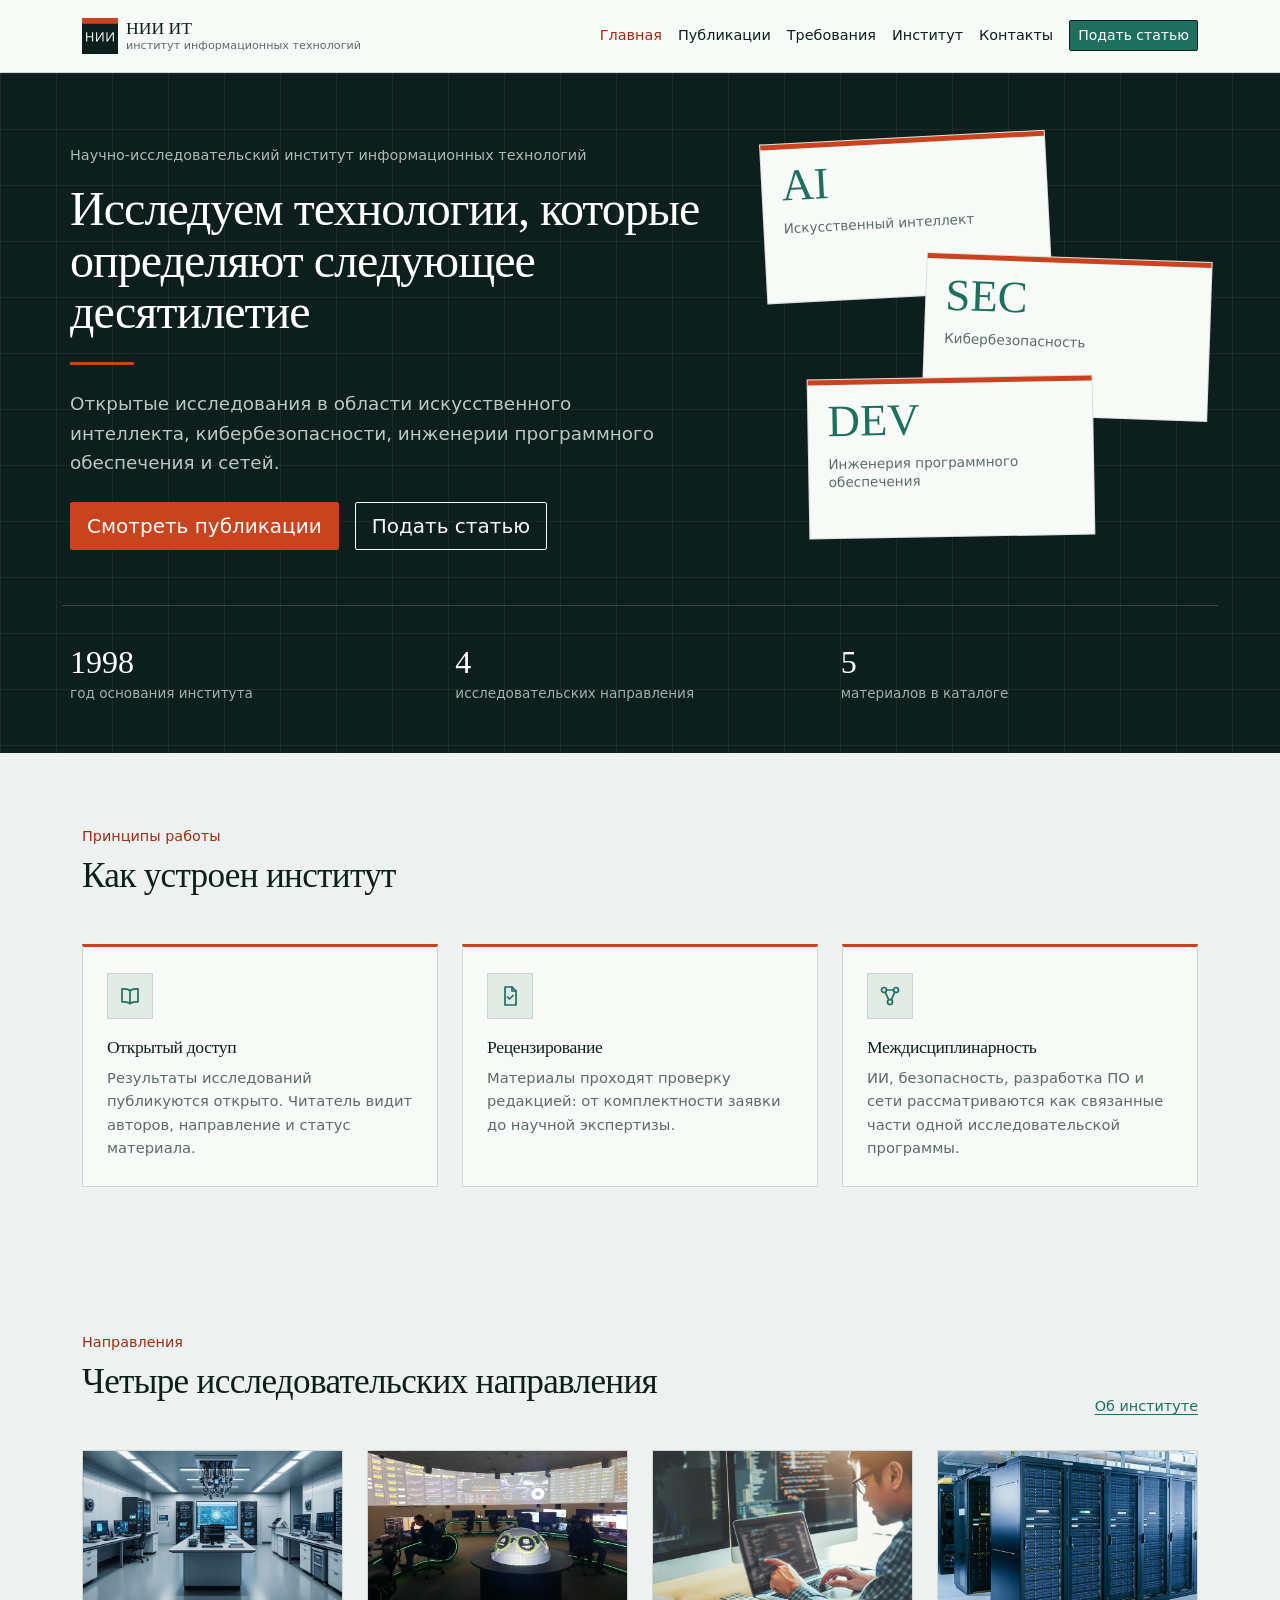
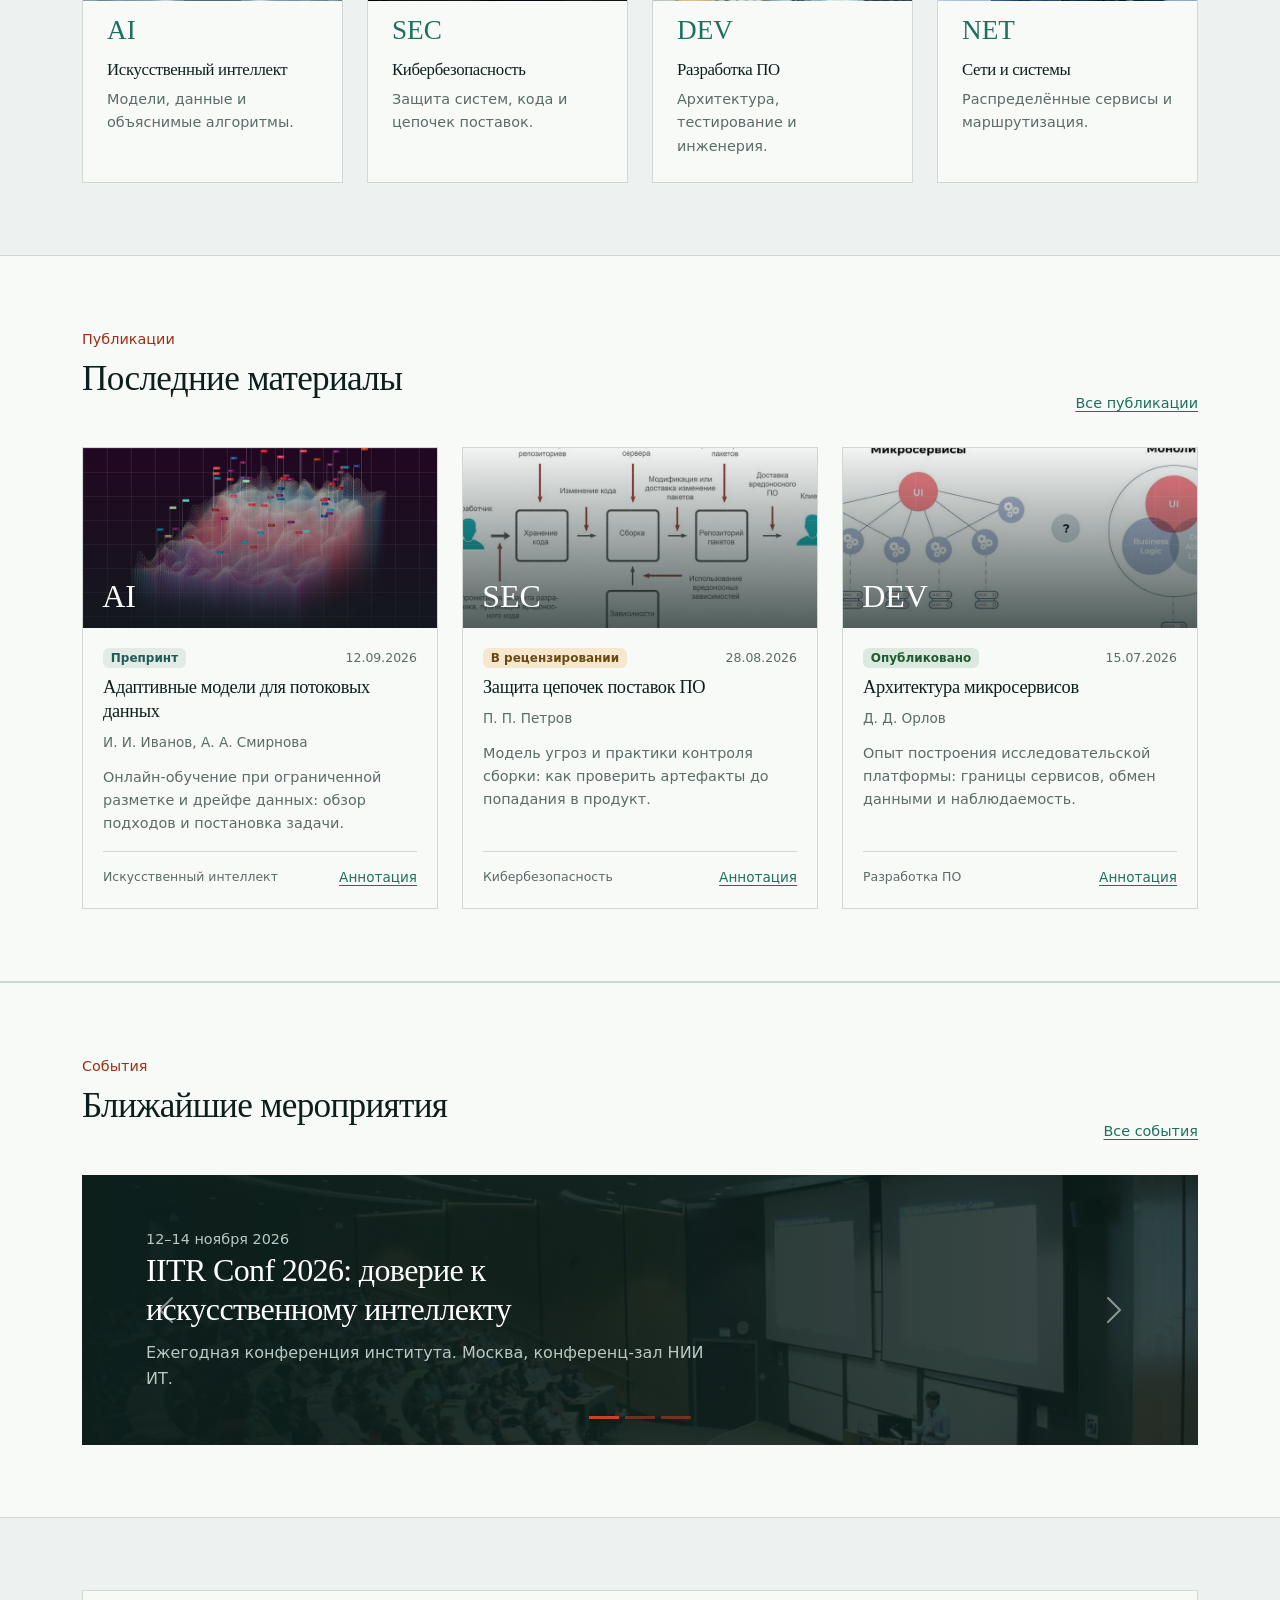
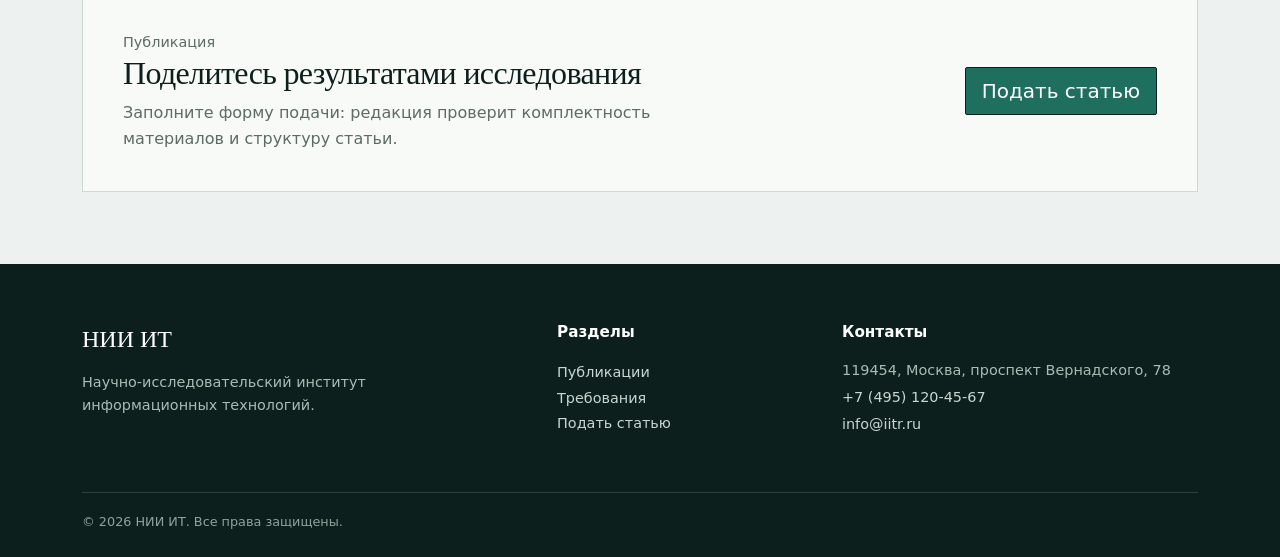
==== commit 3d989fba: "feat: refresh about page, footer and add back-to-top" ====
--- a/index.html
+++ b/index.html
@@ -97,19 +97,42 @@
         </div>
         <div class="row g-4">
           <div class="col-12 col-md-4">
-            <div class="direction-card">
+            <div class="principle-card">
+              <span class="principle-icon" aria-hidden="true">
+                <svg viewBox="0 0 24 24" fill="none" stroke="currentColor" stroke-width="1.7" stroke-linecap="round" stroke-linejoin="round" focusable="false">
+                  <path d="M12 6.5C10.5 5.4 8.6 4.8 6.5 4.8H4v13h2.5c2.1 0 4 .6 5.5 1.7 1.5-1.1 3.4-1.7 5.5-1.7H20v-13h-2.5c-2.1 0-4 .6-5.5 1.7Z"></path>
+                  <path d="M12 6.5v13"></path>
+                </svg>
+              </span>
               <h3>Открытый доступ</h3>
               <p>Результаты исследований публикуются открыто. Читатель видит авторов, направление и статус материала.</p>
             </div>
           </div>
           <div class="col-12 col-md-4">
-            <div class="direction-card">
+            <div class="principle-card">
+              <span class="principle-icon" aria-hidden="true">
+                <svg viewBox="0 0 24 24" fill="none" stroke="currentColor" stroke-width="1.7" stroke-linecap="round" stroke-linejoin="round" focusable="false">
+                  <path d="M7 3h7l4 4v14H7z"></path>
+                  <path d="M14 3v4h4"></path>
+                  <path d="m9.5 13 2 2 3.5-3.5"></path>
+                </svg>
+              </span>
               <h3>Рецензирование</h3>
               <p>Материалы проходят проверку редакцией: от комплектности заявки до научной экспертизы.</p>
             </div>
           </div>
           <div class="col-12 col-md-4">
-            <div class="direction-card">
+            <div class="principle-card">
+              <span class="principle-icon" aria-hidden="true">
+                <svg viewBox="0 0 24 24" fill="none" stroke="currentColor" stroke-width="1.7" stroke-linecap="round" stroke-linejoin="round" focusable="false">
+                  <circle cx="6" cy="6" r="2.5"></circle>
+                  <circle cx="18" cy="6" r="2.5"></circle>
+                  <circle cx="12" cy="18" r="2.5"></circle>
+                  <path d="M8.5 6h7"></path>
+                  <path d="m7.2 8.2 3.6 7.6"></path>
+                  <path d="m16.8 8.2-3.6 7.6"></path>
+                </svg>
+              </span>
               <h3>Междисциплинарность</h3>
               <p>ИИ, безопасность, разработка ПО и сети рассматриваются как связанные части одной исследовательской программы.</p>
             </div>
@@ -326,24 +349,27 @@
         <div class="col-6 col-lg-3">
           <div class="footer-title">Разделы</div>
           <ul class="list-unstyled footer-links">
-            <li><a href="index.html">Главная</a></li>
             <li><a href="catalog.html">Публикации</a></li>
             <li><a href="requirements.html">Требования</a></li>
-            <li><a href="about.html">Институт</a></li>
-            <li><a href="contacts.html">Контакты</a></li>
             <li><a href="order.html">Подать статью</a></li>
           </ul>
         </div>
         <div class="col-6 col-lg-4">
           <div class="footer-title">Контакты</div>
           <p class="footer-text mb-1">119454, Москва, проспект Вернадского, 78</p>
-          <p class="footer-text mb-1"><a href="mailto:info@iitr.ru">info@iitr.ru</a></p>
-          <p class="footer-text mb-0">+7 (495) 120-45-67</p>
+          <p class="footer-text mb-1"><a href="tel:+74951204567">+7 (495) 120-45-67</a></p>
+          <p class="footer-text mb-0"><a href="mailto:info@iitr.ru">info@iitr.ru</a></p>
         </div>
       </div>
       <div class="footer-bottom">© 2026 НИИ ИТ. Все права защищены.</div>
     </div>
   </footer>
+
+  <button class="to-top" type="button" data-to-top aria-label="Вернуться наверх">
+    <svg viewBox="0 0 24 24" width="20" height="20" aria-hidden="true" focusable="false">
+      <path d="M12 19V5M5 12l7-7 7 7" fill="none" stroke="currentColor" stroke-width="2" stroke-linecap="round" stroke-linejoin="round"></path>
+    </svg>
+  </button>
 
   <script src="vendor/bootstrap/js/bootstrap.bundle.min.js"></script>
   <script src="js/main.js"></script>
--- a/css/custom.css
+++ b/css/custom.css
@@ -54,7 +54,7 @@
 }
 
 .btn-primary {
-  --bs-btn-bg: var(--ink);
+  --bs-btn-bg: var(--teal);
   --bs-btn-border-color: var(--ink);
   --bs-btn-hover-bg: var(--accent-dark);
   --bs-btn-hover-border-color: var(--accent-dark);
@@ -588,6 +588,239 @@
   --bs-table-border-color: var(--line);
 }
 
+.requisites-table {
+  background: var(--surface);
+  border: 1px solid var(--line);
+  border-collapse: collapse;
+  border-top: 2px solid var(--accent);
+}
+
+.table.requisites-table > tbody > tr > th,
+.table.requisites-table > tbody > tr > td {
+  border: 0;
+  border-bottom: 1px solid var(--line);
+  padding: 0.75rem 0.9rem;
+  vertical-align: top;
+}
+
+.table.requisites-table > tbody > tr:last-child > th,
+.table.requisites-table > tbody > tr:last-child > td {
+  border-bottom: 0;
+}
+
+.requisites-table th {
+  background: #e3ebe6;
+  color: var(--muted);
+  font-size: 0.75rem;
+  font-weight: 600;
+  letter-spacing: 0.04em;
+  text-transform: uppercase;
+  width: 40%;
+}
+
+.requisites-table td {
+  background: var(--surface);
+  color: var(--ink);
+  font-size: 0.9rem;
+  font-variant-numeric: tabular-nums;
+}
+
+.principle-card {
+  background: var(--surface);
+  border: 1px solid var(--line);
+  border-top: 3px solid var(--accent);
+  height: 100%;
+  padding: 1.6rem 1.5rem;
+  transition: border-color 0.18s ease, box-shadow 0.18s ease, transform 0.18s ease;
+}
+
+.principle-card:hover {
+  border-color: var(--accent);
+  box-shadow: 0 16px 30px rgba(13, 31, 28, 0.09);
+  transform: translateY(-4px);
+}
+
+.principle-icon {
+  align-items: center;
+  background: #e3ebe6;
+  border: 1px solid #c9d8d2;
+  color: var(--teal);
+  display: flex;
+  height: 46px;
+  justify-content: center;
+  margin-bottom: 1.1rem;
+  transition: background 0.18s ease, border-color 0.18s ease, color 0.18s ease;
+  width: 46px;
+}
+
+.principle-icon svg {
+  height: 24px;
+  width: 24px;
+}
+
+.principle-card:hover .principle-icon {
+  background: var(--teal);
+  border-color: var(--teal);
+  color: #fff;
+}
+
+.principle-card h3 {
+  font-size: 1.1rem;
+  margin-bottom: 0.5rem;
+}
+
+.principle-card p {
+  color: var(--muted);
+  font-size: 0.92rem;
+  margin-bottom: 0;
+}
+
+.about-detail {
+  border-top: 2px solid var(--line);
+  height: 100%;
+  padding-top: 1.1rem;
+}
+
+.about-detail h3 {
+  font-size: 1.15rem;
+  margin-bottom: 0.5rem;
+}
+
+.about-detail p {
+  color: var(--muted);
+  font-size: 0.95rem;
+  margin-bottom: 0;
+}
+
+.research-card {
+  background: var(--surface);
+  border: 1px solid var(--line);
+  display: flex;
+  flex-direction: column;
+  height: 100%;
+  transition: border-color 0.18s ease, box-shadow 0.18s ease;
+}
+
+.research-card:hover {
+  border-color: var(--accent);
+  box-shadow: 0 16px 30px rgba(13, 31, 28, 0.08);
+}
+
+.research-media {
+  height: 210px;
+  overflow: hidden;
+  position: relative;
+}
+
+.research-media img {
+  display: block;
+  height: 100%;
+  object-fit: cover;
+  width: 100%;
+}
+
+.research-media::after {
+  background: linear-gradient(180deg, rgba(13, 31, 28, 0), rgba(13, 31, 28, 0.6));
+  content: "";
+  inset: 0;
+  position: absolute;
+}
+
+.research-code {
+  bottom: 1rem;
+  color: #fff;
+  font-family: var(--serif);
+  font-size: 1.5rem;
+  left: 1.25rem;
+  line-height: 1;
+  position: absolute;
+  z-index: 1;
+}
+
+.research-body {
+  padding: 1.4rem 1.5rem 1.5rem;
+}
+
+.research-lab {
+  color: var(--accent-dark);
+  font-size: 0.8rem;
+  margin-bottom: 0.35rem;
+}
+
+.research-body h3 {
+  font-size: 1.35rem;
+  margin-bottom: 0.7rem;
+}
+
+.research-body p {
+  color: var(--muted);
+  font-size: 0.93rem;
+}
+
+.research-topics {
+  border-top: 1px solid var(--line);
+  list-style: none;
+  margin: 0.9rem 0 0;
+  padding: 0.9rem 0 0;
+}
+
+.research-topics li {
+  color: var(--ink);
+  font-size: 0.88rem;
+  margin-bottom: 0.3rem;
+  padding-left: 1rem;
+  position: relative;
+}
+
+.research-topics li:last-child {
+  margin-bottom: 0;
+}
+
+.research-topics li::before {
+  background: var(--accent);
+  content: "";
+  height: 5px;
+  left: 0;
+  position: absolute;
+  top: 0.55rem;
+  width: 5px;
+}
+
+.to-top {
+  align-items: center;
+  background: var(--ink);
+  border: 1px solid rgba(255, 255, 255, 0.2);
+  bottom: 1.5rem;
+  color: #fff;
+  display: flex;
+  height: 46px;
+  justify-content: center;
+  opacity: 0;
+  position: fixed;
+  right: 1.5rem;
+  transform: translateY(8px);
+  transition: background 0.18s ease, opacity 0.18s ease, transform 0.18s ease, visibility 0.18s ease;
+  visibility: hidden;
+  width: 46px;
+  z-index: 1030;
+}
+
+.to-top.is-visible {
+  opacity: 1;
+  transform: none;
+  visibility: visible;
+}
+
+.to-top:hover {
+  background: var(--accent);
+  border-color: var(--accent);
+  color: #fff;
+}
+
+.to-top:focus-visible {
+  outline-color: #fff;
+}
+
 .site-footer {
   background: var(--ink);
   color: #b9c9c1;
@@ -621,6 +854,16 @@
 }
 
 .footer-links a:hover {
+  color: #fff;
+  text-decoration: underline;
+}
+
+.site-footer .footer-text a {
+  color: #c9d6d0;
+  text-decoration: none;
+}
+
+.site-footer .footer-text a:hover {
   color: #fff;
   text-decoration: underline;
 }
@@ -1003,6 +1246,8 @@
   text-align: center;
 }
 
+
+
 .map-caption {
   color: var(--muted);
   font-size: 0.85rem;
@@ -1084,4 +1329,19 @@
   .empty-state {
     padding: 2rem 1rem;
   }
-}
+
+  .research-media {
+    height: 180px;
+  }
+
+  .research-body {
+    padding: 1.2rem;
+  }
+
+  .to-top {
+    bottom: 1rem;
+    height: 44px;
+    right: 1rem;
+    width: 44px;
+  }
+}
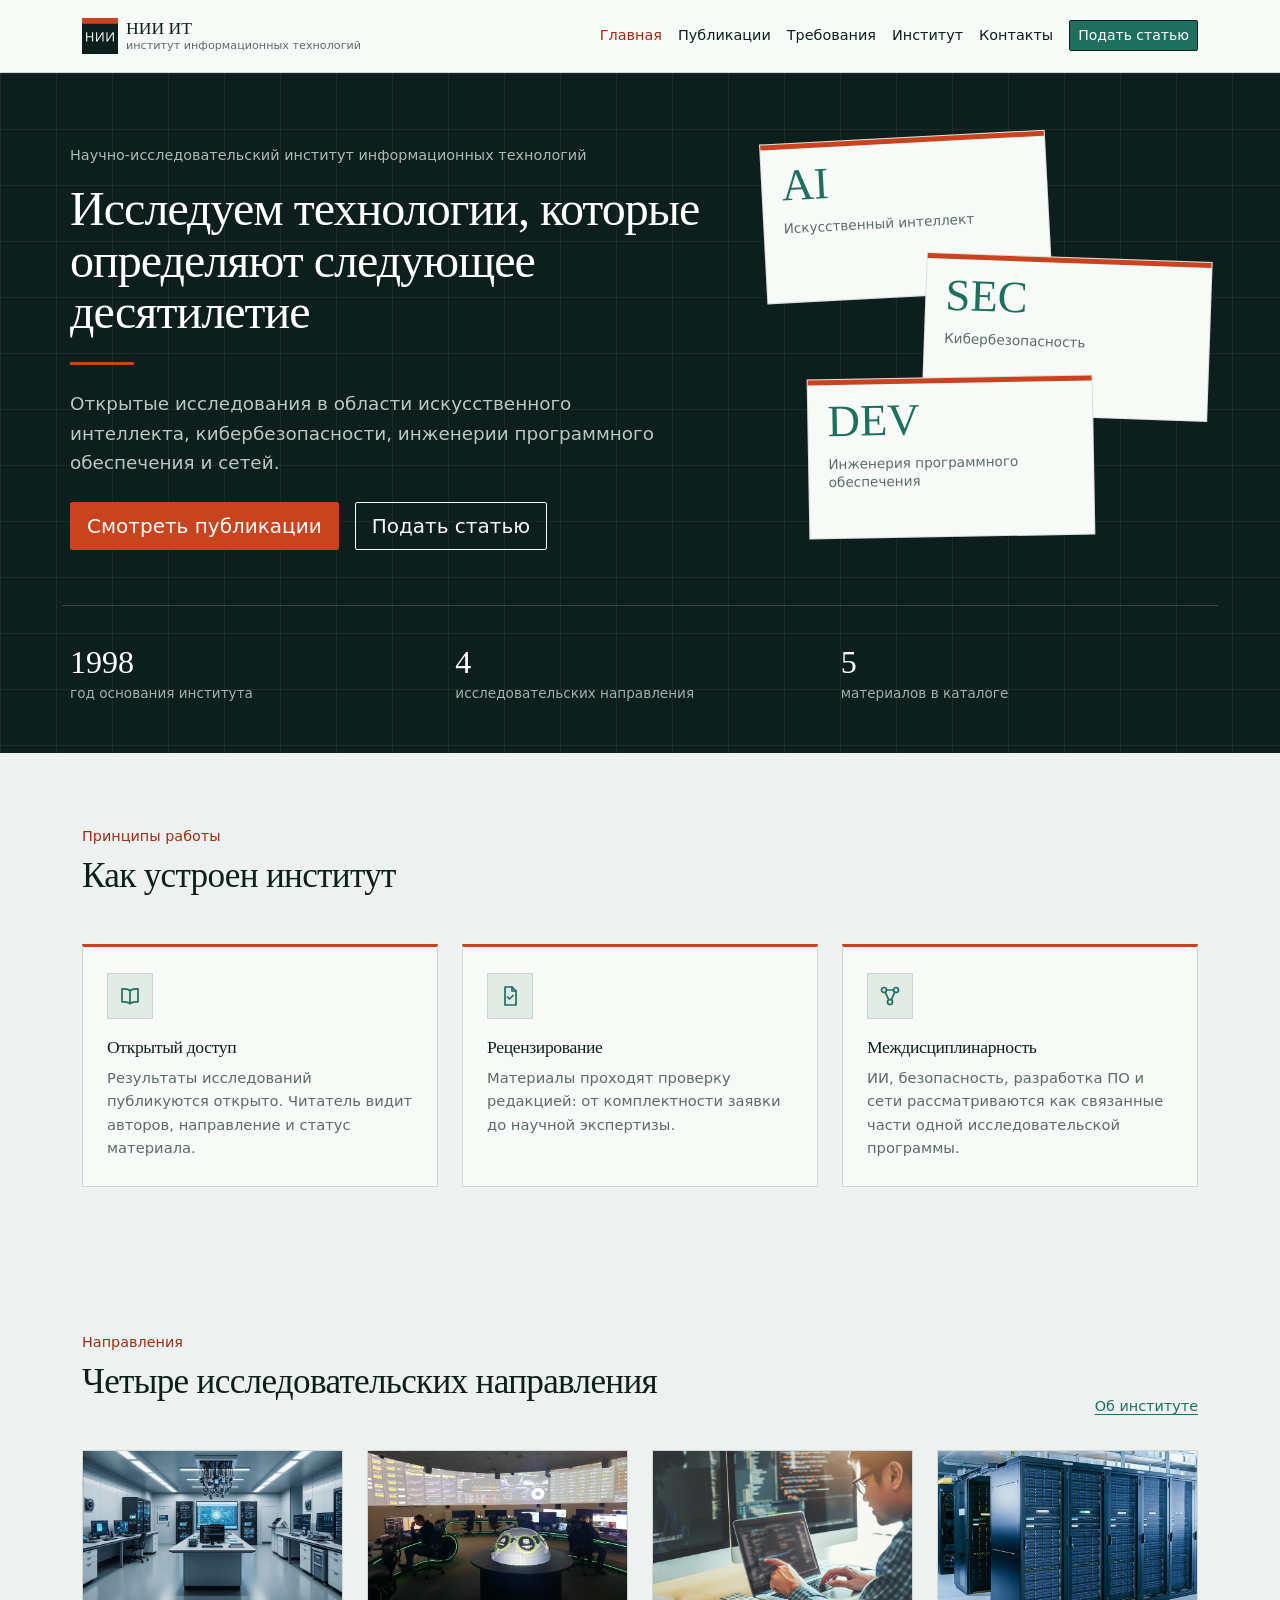
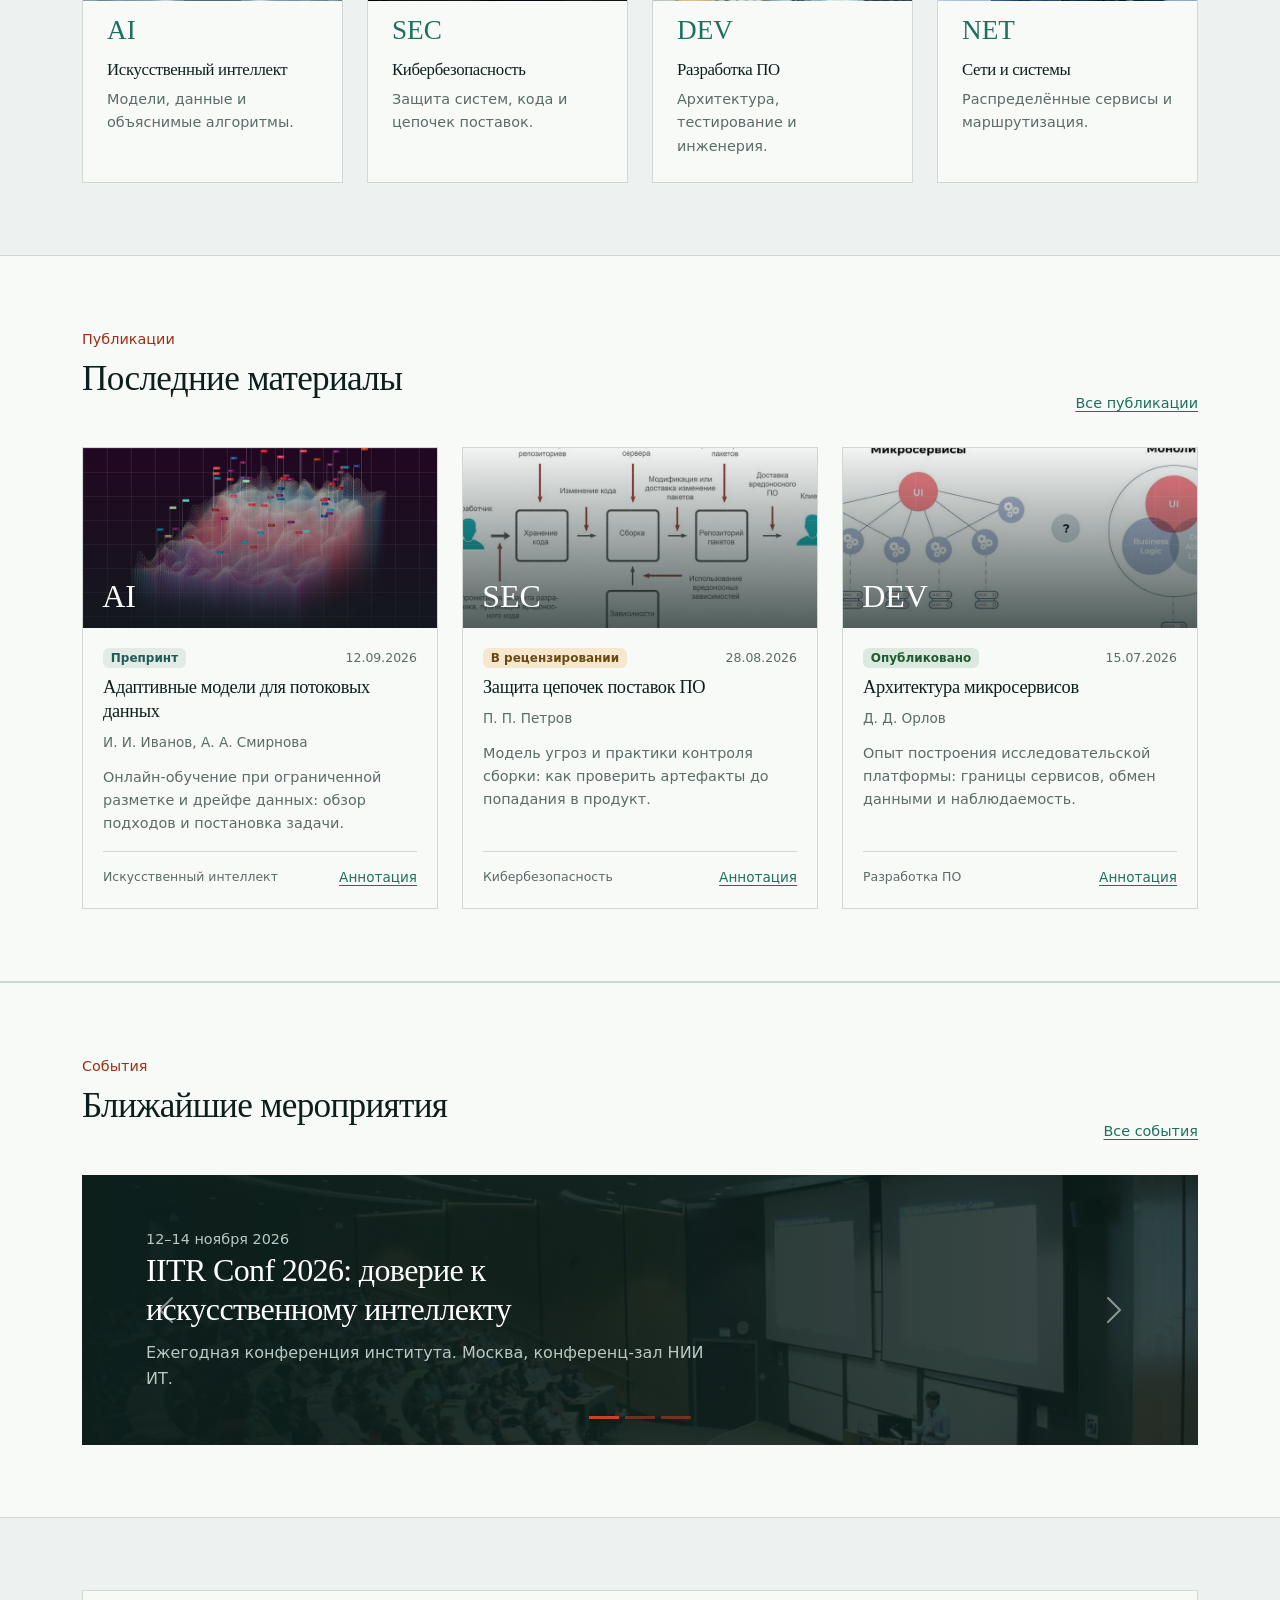
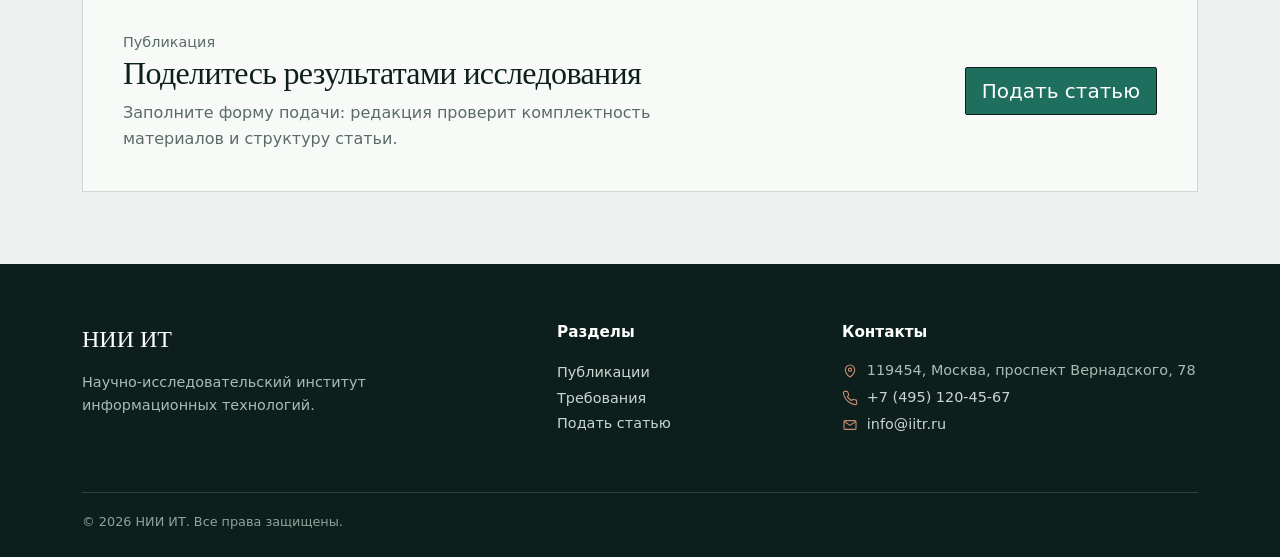
==== commit cd69fa5c: "feat: add footer contact icons" ====
--- a/index.html
+++ b/index.html
@@ -356,9 +356,18 @@
         </div>
         <div class="col-6 col-lg-4">
           <div class="footer-title">Контакты</div>
-          <p class="footer-text mb-1">119454, Москва, проспект Вернадского, 78</p>
-          <p class="footer-text mb-1"><a href="tel:+74951204567">+7 (495) 120-45-67</a></p>
-          <p class="footer-text mb-0"><a href="mailto:info@iitr.ru">info@iitr.ru</a></p>
+          <p class="footer-text footer-contact mb-1">
+            <svg class="footer-icon" viewBox="0 0 24 24" aria-hidden="true" focusable="false"><path d="M12 21s7-5.4 7-11a7 7 0 1 0-14 0c0 5.6 7 11 7 11Z" fill="none" stroke="currentColor" stroke-width="1.7" stroke-linejoin="round"></path><circle cx="12" cy="10" r="2.4" fill="none" stroke="currentColor" stroke-width="1.7"></circle></svg>
+            <span>119454, Москва, проспект Вернадского, 78</span>
+          </p>
+          <p class="footer-text footer-contact mb-1">
+            <svg class="footer-icon" viewBox="0 0 24 24" aria-hidden="true" focusable="false"><path d="M22 16.92v3a2 2 0 0 1-2.18 2 19.79 19.79 0 0 1-8.63-3.07 19.5 19.5 0 0 1-6-6 19.79 19.79 0 0 1-3.07-8.67A2 2 0 0 1 4.11 2h3a2 2 0 0 1 2 1.72 12.84 12.84 0 0 0 .7 2.81 2 2 0 0 1-.45 2.11L8.09 9.91a16 16 0 0 0 6 6l1.27-1.27a2 2 0 0 1 2.11-.45 12.84 12.84 0 0 0 2.81.7A2 2 0 0 1 22 16.92Z" fill="none" stroke="currentColor" stroke-width="1.7" stroke-linecap="round" stroke-linejoin="round"></path></svg>
+            <a href="tel:+74951204567">+7 (495) 120-45-67</a>
+          </p>
+          <p class="footer-text footer-contact mb-0">
+            <svg class="footer-icon" viewBox="0 0 24 24" aria-hidden="true" focusable="false"><rect x="3" y="5.5" width="18" height="13" rx="1.5" fill="none" stroke="currentColor" stroke-width="1.7"></rect><path d="m4 7 8 5.6L20 7" fill="none" stroke="currentColor" stroke-width="1.7" stroke-linecap="round" stroke-linejoin="round"></path></svg>
+            <a href="mailto:info@iitr.ru">info@iitr.ru</a>
+          </p>
         </div>
       </div>
       <div class="footer-bottom">© 2026 НИИ ИТ. Все права защищены.</div>
--- a/css/custom.css
+++ b/css/custom.css
@@ -840,6 +840,21 @@
   max-width: 38ch;
 }
 
+.footer-contact {
+  align-items: flex-start;
+  display: flex;
+  gap: 0.55rem;
+  max-width: none;
+}
+
+.footer-icon {
+  color: #c98a72;
+  flex: 0 0 16px;
+  height: 16px;
+  margin-top: 0.22rem;
+  width: 16px;
+}
+
 .footer-title {
   color: #fff;
   font-size: 0.95rem;
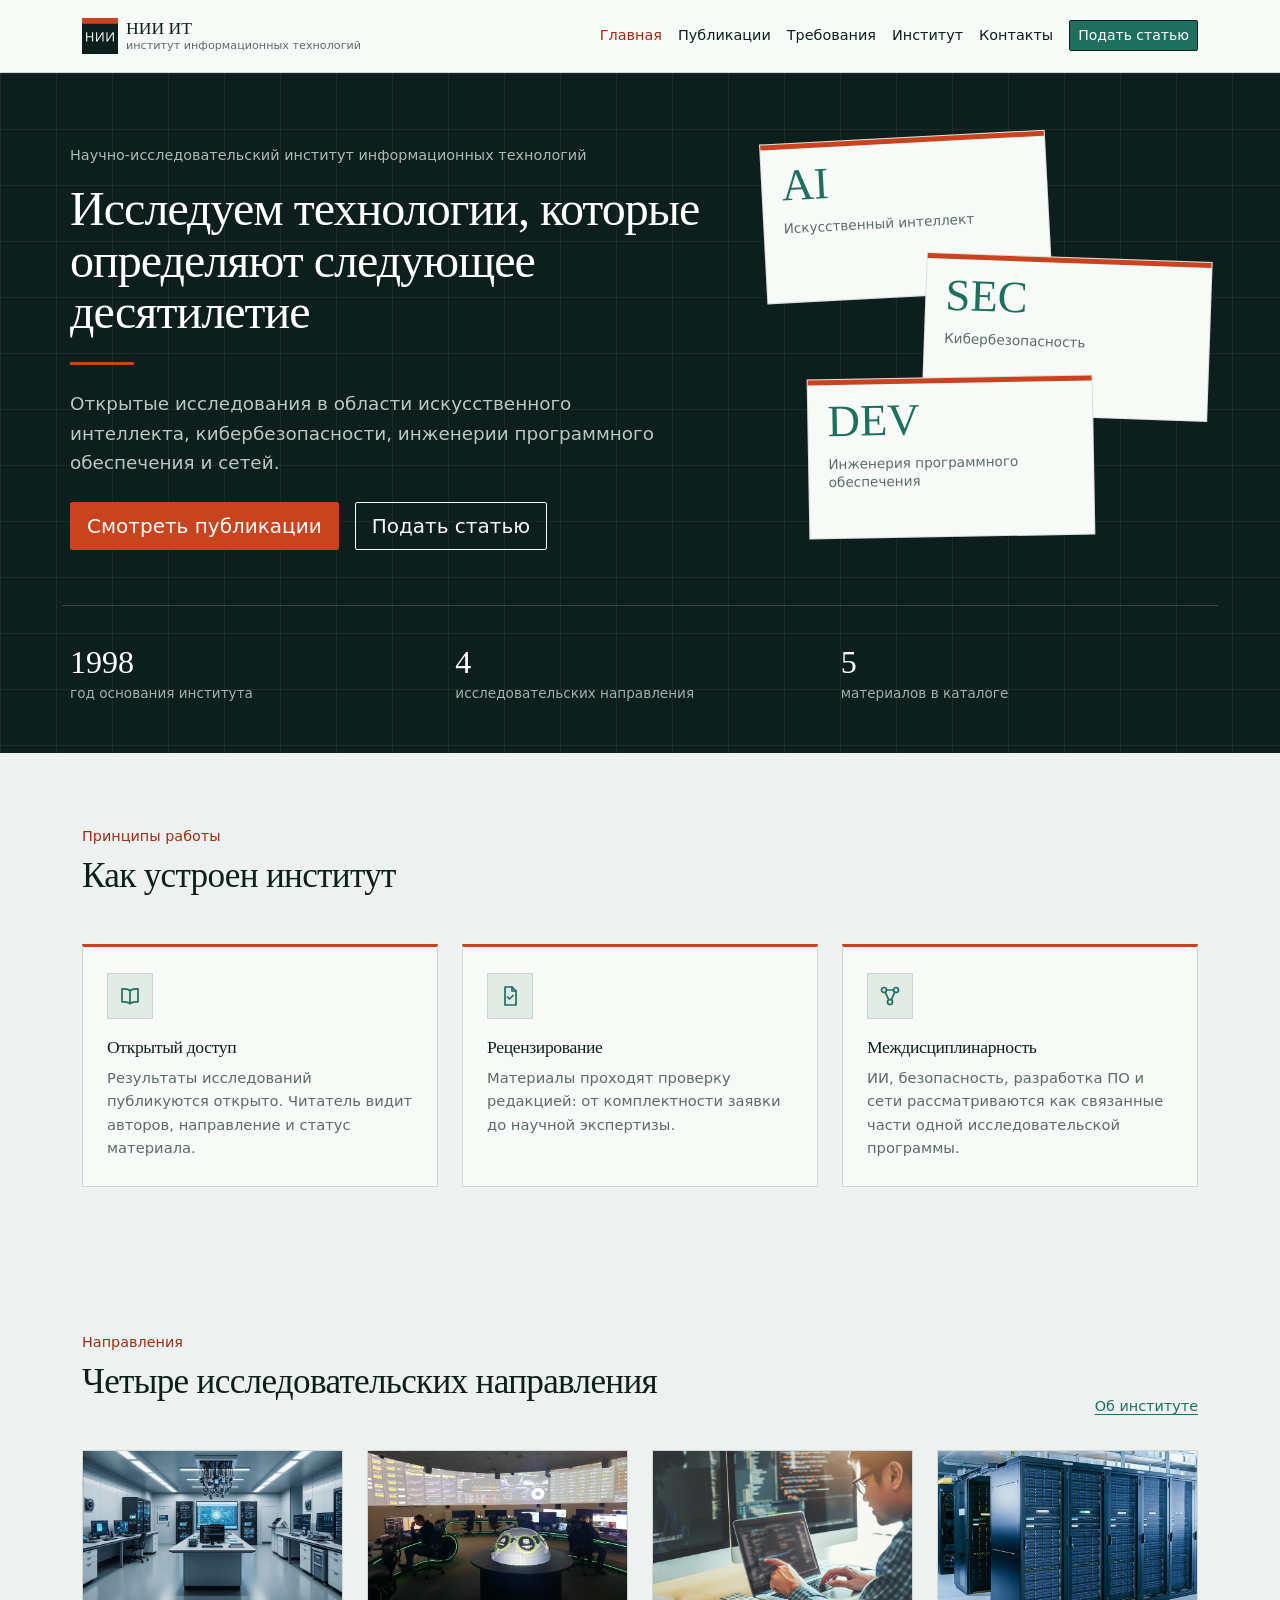
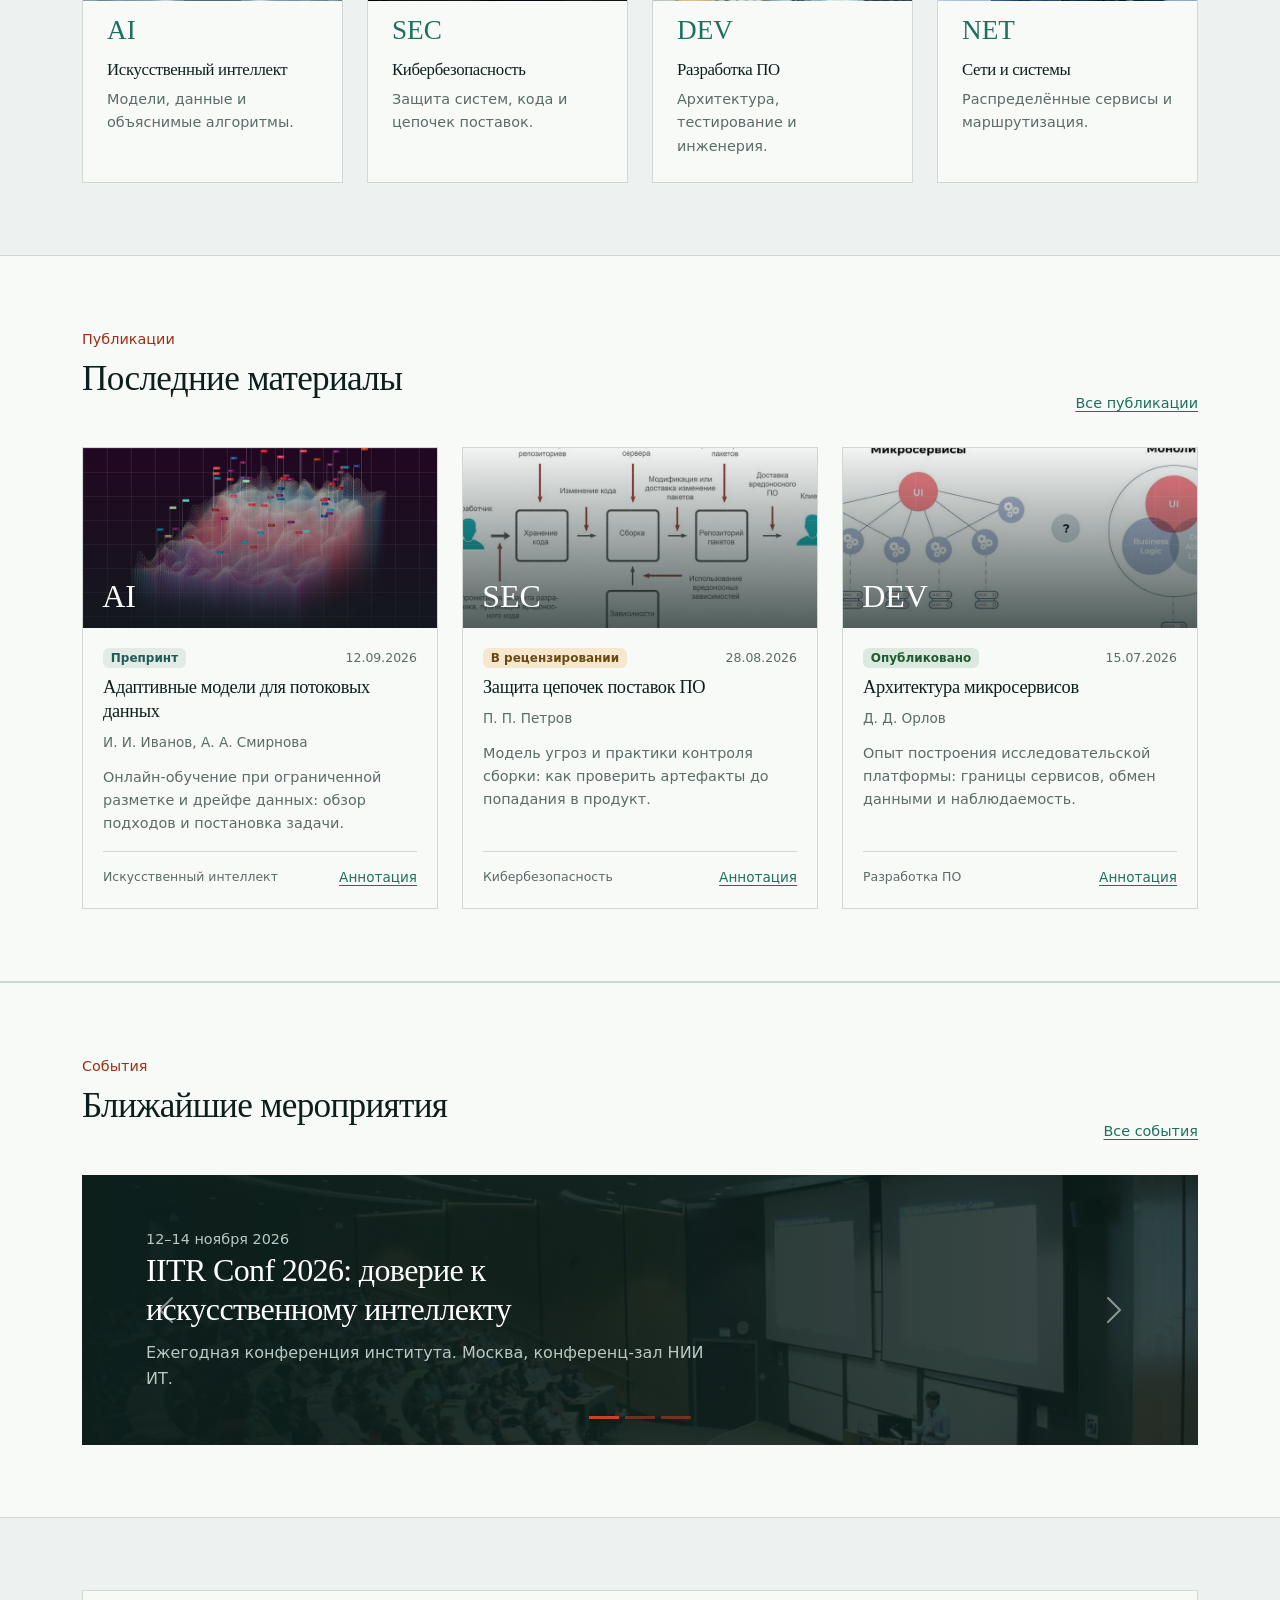
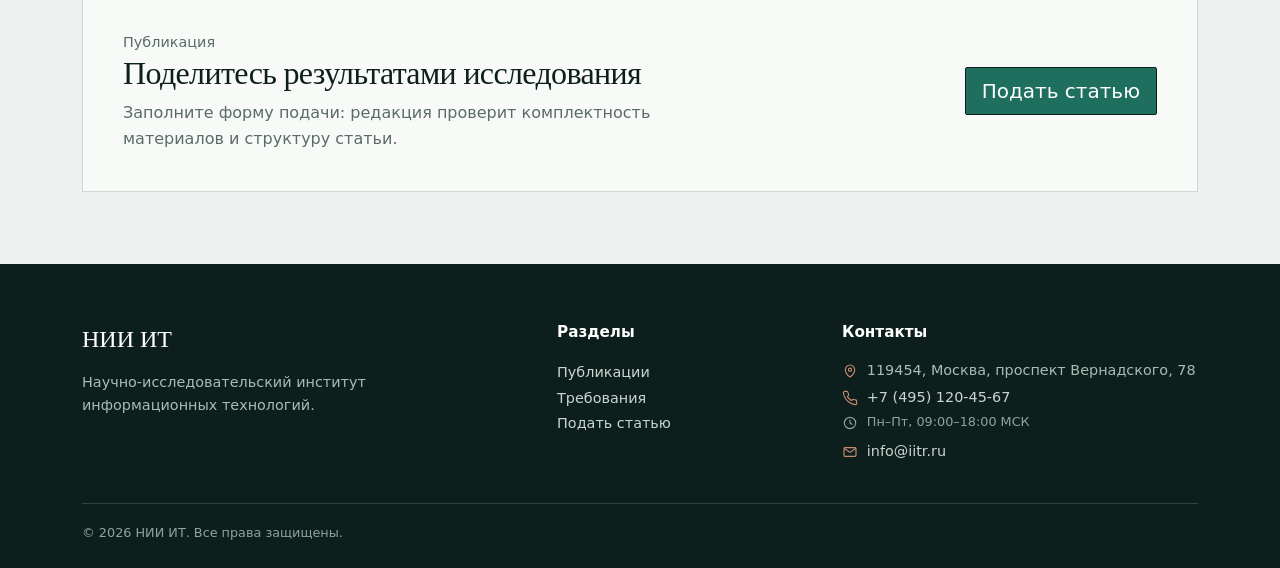
==== commit dbaf9cd4: "feat: add working hours to footer" ====
--- a/index.html
+++ b/index.html
@@ -346,7 +346,7 @@
           <div class="footer-brand">НИИ ИТ</div>
           <p class="footer-text">Научно-исследовательский институт информационных технологий.</p>
         </div>
-        <div class="col-6 col-lg-3">
+        <div class="col-12 col-sm-6 col-lg-3">
           <div class="footer-title">Разделы</div>
           <ul class="list-unstyled footer-links">
             <li><a href="catalog.html">Публикации</a></li>
@@ -354,7 +354,7 @@
             <li><a href="order.html">Подать статью</a></li>
           </ul>
         </div>
-        <div class="col-6 col-lg-4">
+        <div class="col-12 col-sm-6 col-lg-4">
           <div class="footer-title">Контакты</div>
           <p class="footer-text footer-contact mb-1">
             <svg class="footer-icon" viewBox="0 0 24 24" aria-hidden="true" focusable="false"><path d="M12 21s7-5.4 7-11a7 7 0 1 0-14 0c0 5.6 7 11 7 11Z" fill="none" stroke="currentColor" stroke-width="1.7" stroke-linejoin="round"></path><circle cx="12" cy="10" r="2.4" fill="none" stroke="currentColor" stroke-width="1.7"></circle></svg>
@@ -364,6 +364,10 @@
             <svg class="footer-icon" viewBox="0 0 24 24" aria-hidden="true" focusable="false"><path d="M22 16.92v3a2 2 0 0 1-2.18 2 19.79 19.79 0 0 1-8.63-3.07 19.5 19.5 0 0 1-6-6 19.79 19.79 0 0 1-3.07-8.67A2 2 0 0 1 4.11 2h3a2 2 0 0 1 2 1.72 12.84 12.84 0 0 0 .7 2.81 2 2 0 0 1-.45 2.11L8.09 9.91a16 16 0 0 0 6 6l1.27-1.27a2 2 0 0 1 2.11-.45 12.84 12.84 0 0 0 2.81.7A2 2 0 0 1 22 16.92Z" fill="none" stroke="currentColor" stroke-width="1.7" stroke-linecap="round" stroke-linejoin="round"></path></svg>
             <a href="tel:+74951204567">+7 (495) 120-45-67</a>
           </p>
+          <p class="footer-hours">
+            <svg class="footer-icon" viewBox="0 0 24 24" aria-hidden="true" focusable="false"><circle cx="12" cy="12" r="8.5" fill="none" stroke="currentColor" stroke-width="1.7"></circle><path d="M12 7.5V12l3 2" fill="none" stroke="currentColor" stroke-width="1.7" stroke-linecap="round" stroke-linejoin="round"></path></svg>
+            <span>Пн–Пт, 09:00–18:00 МСК</span>
+          </p>
           <p class="footer-text footer-contact mb-0">
             <svg class="footer-icon" viewBox="0 0 24 24" aria-hidden="true" focusable="false"><rect x="3" y="5.5" width="18" height="13" rx="1.5" fill="none" stroke="currentColor" stroke-width="1.7"></rect><path d="m4 7 8 5.6L20 7" fill="none" stroke="currentColor" stroke-width="1.7" stroke-linecap="round" stroke-linejoin="round"></path></svg>
             <a href="mailto:info@iitr.ru">info@iitr.ru</a>
--- a/css/custom.css
+++ b/css/custom.css
@@ -855,6 +855,19 @@
   width: 16px;
 }
 
+.footer-hours {
+  align-items: flex-start;
+  color: #8fa39a;
+  display: flex;
+  font-size: 0.8rem;
+  gap: 0.55rem;
+  margin: -0.1rem 0 0.5rem;
+}
+
+.footer-hours .footer-icon {
+  color: #8fa39a;
+}
+
 .footer-title {
   color: #fff;
   font-size: 0.95rem;
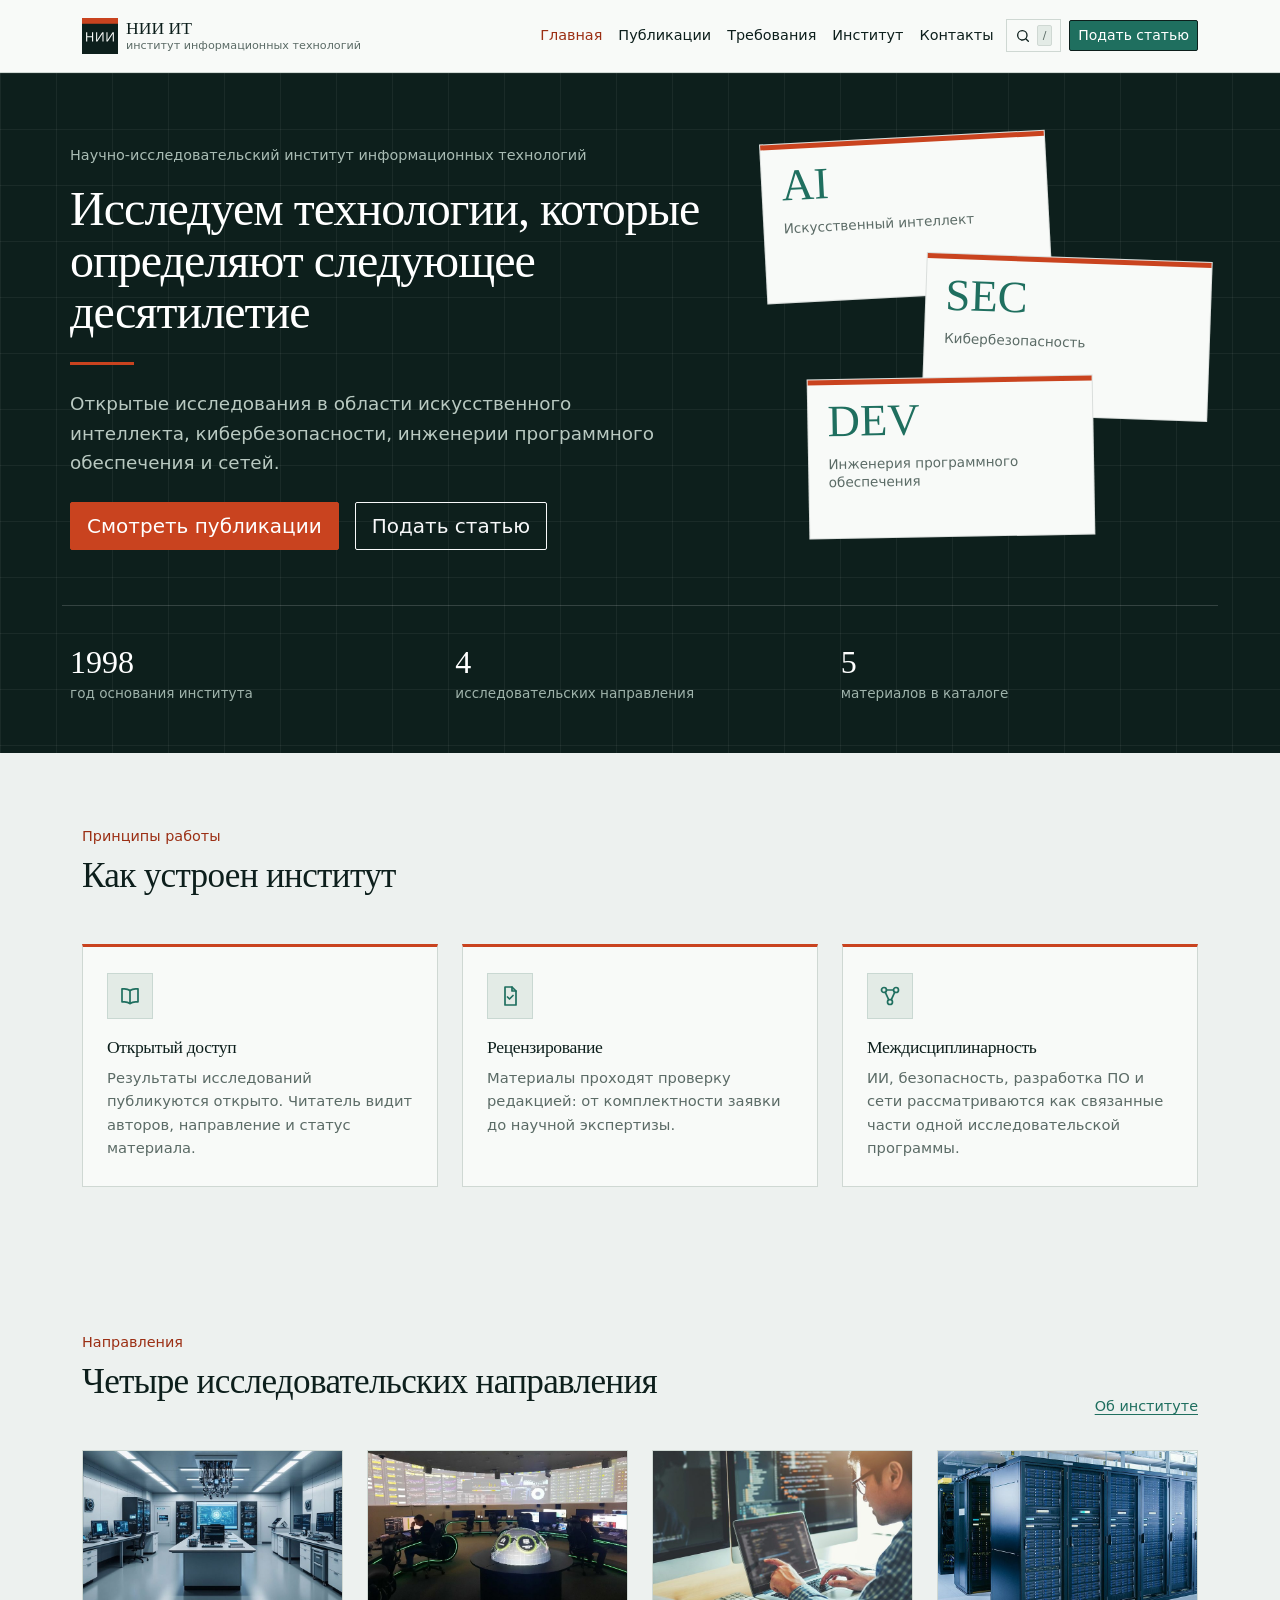
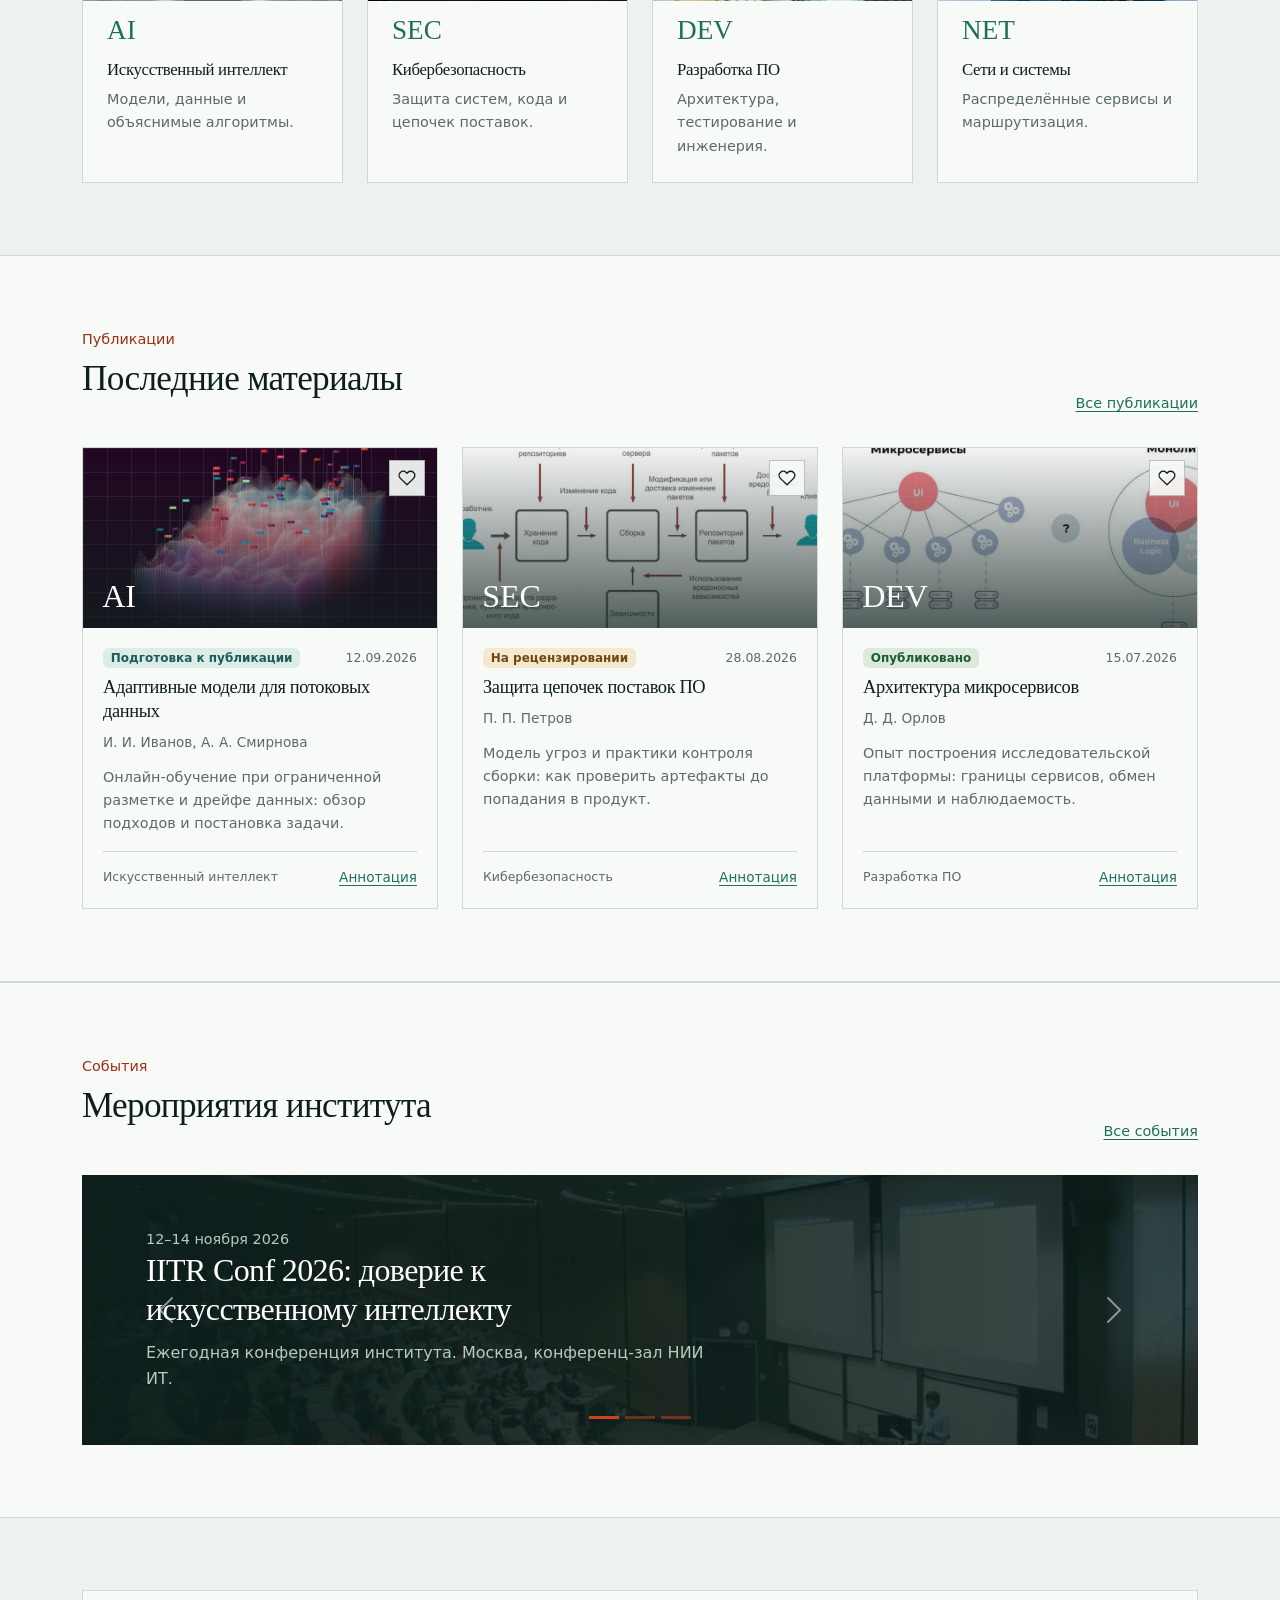
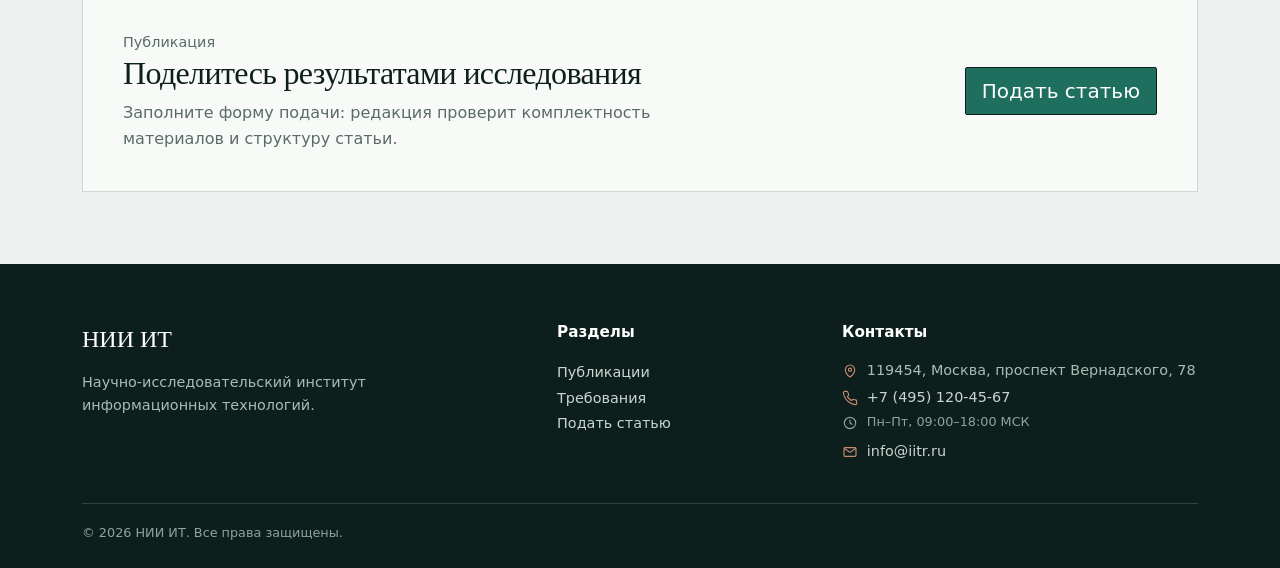
==== commit 31a05852: "feat: add favorites, search, citations, events and statuses" ====
--- a/index.html
+++ b/index.html
@@ -213,7 +213,7 @@
               </div>
               <div class="pub-body">
                 <div class="d-flex justify-content-between align-items-start gap-2 mb-2">
-                  <span class="badge badge-status badge-preprint">Препринт</span>
+                  <span class="badge badge-status badge-prep">Подготовка к публикации</span>
                   <span class="pub-date">12.09.2026</span>
                 </div>
                 <h3 class="pub-title">Адаптивные модели для потоковых данных</h3>
@@ -234,7 +234,7 @@
               </div>
               <div class="pub-body">
                 <div class="d-flex justify-content-between align-items-start gap-2 mb-2">
-                  <span class="badge badge-status badge-review">В рецензировании</span>
+                  <span class="badge badge-status badge-review">На рецензировании</span>
                   <span class="pub-date">28.08.2026</span>
                 </div>
                 <h3 class="pub-title">Защита цепочек поставок ПО</h3>
@@ -277,7 +277,7 @@
         <div class="section-head">
           <div>
             <p class="section-label">События</p>
-            <h2 class="section-title" id="events-title">Ближайшие мероприятия</h2>
+            <h2 class="section-title" id="events-title">Мероприятия института</h2>
           </div>
           <a class="text-link" href="about.html#events">Все события</a>
         </div>
--- a/css/custom.css
+++ b/css/custom.css
@@ -1373,3 +1373,696 @@
     width: 44px;
   }
 }
+
+/* Publication statuses */
+.badge-submitted {
+  background: #e6e9e7;
+  color: #44514c;
+}
+
+.badge-queue {
+  background: #f7efd8;
+  color: #6b5412;
+}
+
+.badge-prep {
+  background: #dcece7;
+  color: #1f5c57;
+}
+
+/* Favourites */
+.pub-favorite {
+  align-items: center;
+  background: rgba(248, 250, 248, 0.92);
+  border: 1px solid rgba(13, 31, 28, 0.25);
+  color: var(--ink);
+  display: flex;
+  height: 36px;
+  justify-content: center;
+  position: absolute;
+  right: 0.75rem;
+  top: 0.75rem;
+  transition: background 0.15s ease, border-color 0.15s ease, color 0.15s ease;
+  width: 36px;
+  z-index: 3;
+}
+
+.pub-favorite:hover {
+  background: #fff;
+  border-color: var(--accent);
+  color: var(--accent-dark);
+}
+
+.pub-favorite.is-active {
+  background: var(--accent);
+  border-color: var(--accent);
+  color: #fff;
+}
+
+.pub-favorite.is-active svg {
+  fill: currentColor;
+}
+
+.filter-fav-btn {
+  align-items: center;
+  display: inline-flex;
+  gap: 0.35rem;
+  justify-content: center;
+}
+
+.filter-fav-btn svg {
+  height: 15px;
+  width: 15px;
+}
+
+.filter-fav-btn.is-active {
+  background: var(--ink);
+  border-color: var(--ink);
+  color: #fff;
+}
+
+.filter-fav-btn.is-active:hover {
+  background: var(--ink);
+  border-color: var(--ink);
+  color: #fff;
+}
+
+.filter-fav-btn.is-active svg {
+  fill: currentColor;
+}
+
+.filter-fav-count {
+  background: rgba(13, 31, 28, 0.09);
+  border-radius: 999px;
+  font-size: 0.68rem;
+  line-height: 1;
+  min-width: 1.2rem;
+  padding: 0.18rem 0.3rem;
+}
+
+.filter-fav-btn.is-active .filter-fav-count {
+  background: rgba(255, 255, 255, 0.18);
+  color: #fff;
+}
+
+/* Article status, tools and citation */
+.status-panel {
+  background: var(--surface);
+  border: 1px solid var(--line);
+  border-left: 3px solid var(--accent);
+  margin: 0 0 1.35rem;
+  padding: 1rem 1.15rem;
+}
+
+.status-head {
+  align-items: baseline;
+  display: flex;
+  gap: 1rem;
+  justify-content: space-between;
+}
+
+.status-eyebrow,
+.status-updated {
+  color: var(--muted);
+  font-size: 0.72rem;
+  margin: 0;
+}
+
+.status-eyebrow {
+  letter-spacing: 0.08em;
+  text-transform: uppercase;
+}
+
+.status-current-row {
+  align-items: center;
+  display: flex;
+  flex-wrap: wrap;
+  gap: 0.5rem;
+  margin-top: 0.45rem;
+}
+
+.status-dot {
+  background: var(--accent);
+  border-radius: 50%;
+  flex: 0 0 8px;
+  height: 8px;
+  width: 8px;
+}
+
+.status-current-label {
+  font-size: 1rem;
+}
+
+.status-step-count {
+  color: var(--muted);
+  font-size: 0.75rem;
+  margin-left: auto;
+}
+
+.status-progress {
+  background: #dfe6e2;
+  height: 4px;
+  margin: 0.8rem 0 0.45rem;
+  overflow: hidden;
+}
+
+.status-progress span {
+  background: var(--accent);
+  display: block;
+  height: 100%;
+}
+
+.status-labels {
+  display: grid;
+  gap: 0.35rem;
+  grid-template-columns: repeat(5, 1fr);
+  list-style: none;
+  margin: 0;
+  padding: 0;
+}
+
+.status-labels li {
+  color: #8a9892;
+  font-size: 0.66rem;
+  line-height: 1.25;
+}
+
+.status-labels li.is-done {
+  color: var(--teal);
+}
+
+.status-labels li.is-current {
+  color: var(--accent-dark);
+  font-weight: 600;
+}
+
+.status-note {
+  color: var(--muted);
+  font-size: 0.82rem;
+  margin: 0.7rem 0 0;
+}
+
+.article-tools {
+  display: flex;
+  flex-wrap: wrap;
+  gap: 0.5rem;
+  margin: 0 0 1.35rem;
+}
+
+.article-tools .btn {
+  align-items: center;
+  display: inline-flex;
+  gap: 0.4rem;
+}
+
+.article-tools .btn svg {
+  flex: 0 0 16px;
+}
+
+.article-fav.is-active {
+  background: var(--accent);
+  border-color: var(--accent);
+  color: #fff;
+}
+
+.article-fav.is-active:hover {
+  background: var(--accent-dark);
+  border-color: var(--accent-dark);
+  color: #fff;
+}
+
+.article-fav.is-active svg {
+  fill: currentColor;
+}
+
+.citation-card .card-body {
+  font-size: 0.85rem;
+}
+
+.citation-item + .citation-item {
+  border-top: 1px solid var(--line);
+  margin-top: 1rem;
+  padding-top: 1rem;
+}
+
+.citation-label {
+  color: var(--accent-dark);
+  font-size: 0.7rem;
+  font-weight: 600;
+  letter-spacing: 0.07em;
+  margin-bottom: 0.3rem;
+  text-transform: uppercase;
+}
+
+.citation-text {
+  color: var(--ink);
+  font-size: 0.82rem;
+  line-height: 1.5;
+  margin-bottom: 0.55rem;
+}
+
+.citation-card .btn {
+  font-size: 0.74rem;
+  padding: 0.22rem 0.55rem;
+}
+
+.citation-card .btn.is-copied {
+  background: var(--teal);
+  border-color: var(--teal);
+  color: #fff;
+}
+
+/* Global search */
+.nav-search-item {
+  margin-top: 0.5rem;
+}
+
+.nav-search-btn {
+  align-items: center;
+  background: transparent;
+  border: 1px solid var(--line);
+  color: var(--ink);
+  display: inline-flex;
+  font-size: 0.85rem;
+  gap: 0.4rem;
+  justify-content: flex-start;
+  padding: 0.55rem 0.7rem;
+  width: 100%;
+}
+
+.nav-search-btn:hover {
+  border-color: var(--ink);
+  color: var(--accent-dark);
+}
+
+.nav-search-btn kbd,
+.search-hint kbd {
+  background: #e3ebe6;
+  border: 1px solid var(--line);
+  border-radius: 2px;
+  color: var(--muted);
+  font-family: var(--sans);
+  font-size: 0.68rem;
+  font-weight: 400;
+  padding: 0.04rem 0.3rem;
+}
+
+.nav-search-btn kbd {
+  margin-left: auto;
+}
+
+.nav-search-text {
+  display: inline;
+}
+
+.search-modal .modal-content {
+  border: 1px solid var(--line);
+}
+
+.search-modal .modal-header {
+  padding-bottom: 0.8rem;
+}
+
+.search-input-wrap {
+  position: relative;
+}
+
+.search-input-wrap > svg {
+  color: var(--muted);
+  left: 0.9rem;
+  pointer-events: none;
+  position: absolute;
+  top: 50%;
+  transform: translateY(-50%);
+}
+
+.search-input {
+  font-size: 1.05rem;
+  padding-left: 2.6rem;
+}
+
+.search-hint {
+  color: var(--muted);
+  display: flex;
+  font-size: 0.72rem;
+  gap: 1rem;
+  justify-content: space-between;
+  margin-top: 0.6rem;
+}
+
+.search-results {
+  display: flex;
+  flex-direction: column;
+  gap: 0.15rem;
+  margin-top: 1rem;
+  max-height: 46vh;
+  overflow: auto;
+}
+
+.search-result {
+  border-left: 2px solid transparent;
+  color: var(--ink);
+  display: block;
+  padding: 0.7rem 0.8rem;
+  text-decoration: none;
+}
+
+.search-result:hover,
+.search-result.is-active {
+  background: #e3ebe6;
+  border-left-color: var(--accent);
+  color: var(--ink);
+}
+
+.search-result-type {
+  color: var(--accent-dark);
+  font-size: 0.66rem;
+  letter-spacing: 0.07em;
+  text-transform: uppercase;
+}
+
+.search-result-title {
+  display: block;
+  font-family: var(--serif);
+  font-size: 1.05rem;
+  line-height: 1.25;
+  margin: 0.12rem 0;
+}
+
+.search-result-meta {
+  color: var(--muted);
+  display: block;
+  font-size: 0.78rem;
+}
+
+.search-empty {
+  color: var(--muted);
+  padding: 1.5rem 0;
+  text-align: center;
+}
+
+/* Events */
+.event-filter {
+  background: #e3ebe6;
+  border: 1px solid var(--line);
+  display: inline-flex;
+  gap: 0.2rem;
+  padding: 0.22rem;
+}
+
+.event-filter-btn {
+  background: transparent;
+  border: 0;
+  color: var(--muted);
+  font-size: 0.82rem;
+  padding: 0.45rem 0.75rem;
+  transition: background 0.15s ease, color 0.15s ease;
+}
+
+.event-filter-btn:hover {
+  color: var(--ink);
+}
+
+.event-filter-btn.is-active {
+  background: var(--surface);
+  box-shadow: 0 1px 2px rgba(13, 31, 28, 0.08);
+  color: var(--ink);
+}
+
+.event-filter-btn span {
+  color: var(--accent-dark);
+  font-size: 0.72rem;
+  margin-left: 0.2rem;
+}
+
+.event-list {
+  display: flex;
+  flex-direction: column;
+  gap: 1rem;
+}
+
+.event-card {
+  background: var(--surface);
+  border: 1px solid var(--line);
+  display: grid;
+  gap: 1.25rem;
+  grid-template-columns: 96px 1fr;
+  padding: 1.35rem;
+  transition: border-color 0.15s ease;
+}
+
+.event-card:hover {
+  border-color: var(--accent);
+}
+
+.event-card.is-past {
+  background: #f3f5f3;
+}
+
+.event-date-badge {
+  align-items: center;
+  align-self: start;
+  background: var(--ink);
+  color: #fff;
+  display: flex;
+  flex-direction: column;
+  justify-content: center;
+  min-height: 88px;
+  padding: 0.8rem 0.5rem;
+  text-align: center;
+}
+
+.event-card.is-past .event-date-badge {
+  background: #5b6b66;
+}
+
+.event-day {
+  font-family: var(--serif);
+  font-size: 1.5rem;
+  line-height: 1;
+}
+
+.event-month {
+  color: #b9c9c1;
+  font-size: 0.68rem;
+  letter-spacing: 0.06em;
+  margin-top: 0.3rem;
+  text-transform: uppercase;
+}
+
+.event-kind {
+  color: var(--accent-dark);
+  font-size: 0.7rem;
+  letter-spacing: 0.07em;
+  text-transform: uppercase;
+}
+
+.event-place {
+  color: var(--muted);
+  font-size: 0.78rem;
+  margin-left: 0.6rem;
+}
+
+.event-card-body h3 {
+  font-size: 1.3rem;
+  line-height: 1.25;
+  margin: 0.2rem 0 0.45rem;
+}
+
+.event-card-body p {
+  color: var(--muted);
+  font-size: 0.9rem;
+  margin-bottom: 0.8rem;
+}
+
+.event-calendar-btn {
+  align-items: center;
+  display: inline-flex;
+  gap: 0.4rem;
+}
+
+.event-calendar-btn.is-done {
+  background: var(--teal);
+  border-color: var(--teal);
+  color: #fff;
+}
+
+@media (min-width: 992px) {
+  .nav-search-item {
+    margin-top: 0;
+  }
+
+  .nav-search-btn {
+    padding: 0.32rem 0.5rem;
+    width: auto;
+  }
+
+  .nav-search-text {
+    display: none;
+  }
+
+  .nav-search-btn kbd {
+    margin-left: 0;
+  }
+}
+
+@media (max-width: 575.98px) {
+  .status-panel {
+    padding: 0.9rem 1rem;
+  }
+
+  .status-head {
+    display: block;
+  }
+
+  .status-updated {
+    margin-top: 0.15rem;
+  }
+
+  .status-step-count {
+    font-size: 0.7rem;
+  }
+
+  .status-labels {
+    display: flex;
+    flex-wrap: wrap;
+    gap: 0.3rem;
+  }
+
+  .status-labels li {
+    border: 1px solid var(--line);
+    font-size: 0.64rem;
+    padding: 0.18rem 0.4rem;
+  }
+
+  .status-labels li.is-done {
+    border-color: #bdd3cb;
+  }
+
+  .status-labels li.is-current {
+    background: #fbefe9;
+    border-color: var(--accent);
+  }
+
+  .search-hint {
+    display: block;
+  }
+
+  .search-hint span:last-child {
+    display: none;
+  }
+
+  .event-filter {
+    display: flex;
+    margin-top: 1.25rem;
+    width: 100%;
+  }
+
+  .event-filter-btn {
+    flex: 1;
+    padding-left: 0.4rem;
+    padding-right: 0.4rem;
+  }
+
+  .event-card {
+    grid-template-columns: 1fr;
+    padding: 1.1rem;
+  }
+
+  .event-date-badge {
+    align-items: baseline;
+    flex-direction: row;
+    gap: 0.45rem;
+    justify-content: flex-start;
+    min-height: 0;
+    padding: 0.45rem 0.7rem;
+    width: max-content;
+  }
+
+  .event-month {
+    margin-top: 0;
+  }
+}
+
+@media (max-width: 767.98px) {
+  #events .section-head {
+    display: block;
+  }
+
+  .event-filter {
+    margin-top: 1rem;
+    width: 100%;
+  }
+
+  .event-filter-btn {
+    flex: 1;
+  }
+}
+
+@media print {
+  @page {
+    margin: 18mm;
+  }
+
+  body {
+    background: #fff;
+    color: #000;
+  }
+
+  .site-header,
+  .site-footer,
+  .to-top,
+  .breadcrumb,
+  .article-tools,
+  aside,
+  .nav-tabs,
+  .footer-bottom {
+    display: none !important;
+  }
+
+  .section {
+    padding: 0;
+  }
+
+  .container {
+    max-width: none;
+  }
+
+  .row {
+    display: block;
+  }
+
+  .col-12.col-lg-8 {
+    width: 100%;
+  }
+
+  .display-title {
+    font-size: 2rem;
+  }
+
+  .article-cover {
+    aspect-ratio: auto;
+    height: 240px;
+    max-height: none;
+    width: 100%;
+  }
+
+  .article-cover img {
+    object-fit: cover;
+  }
+
+  .status-panel {
+    border-color: #999;
+    break-inside: avoid;
+  }
+
+  .tab-content {
+    border: 1px solid #999;
+    padding: 1rem;
+  }
+
+  a {
+    color: #000;
+    text-decoration: none;
+  }
+}
